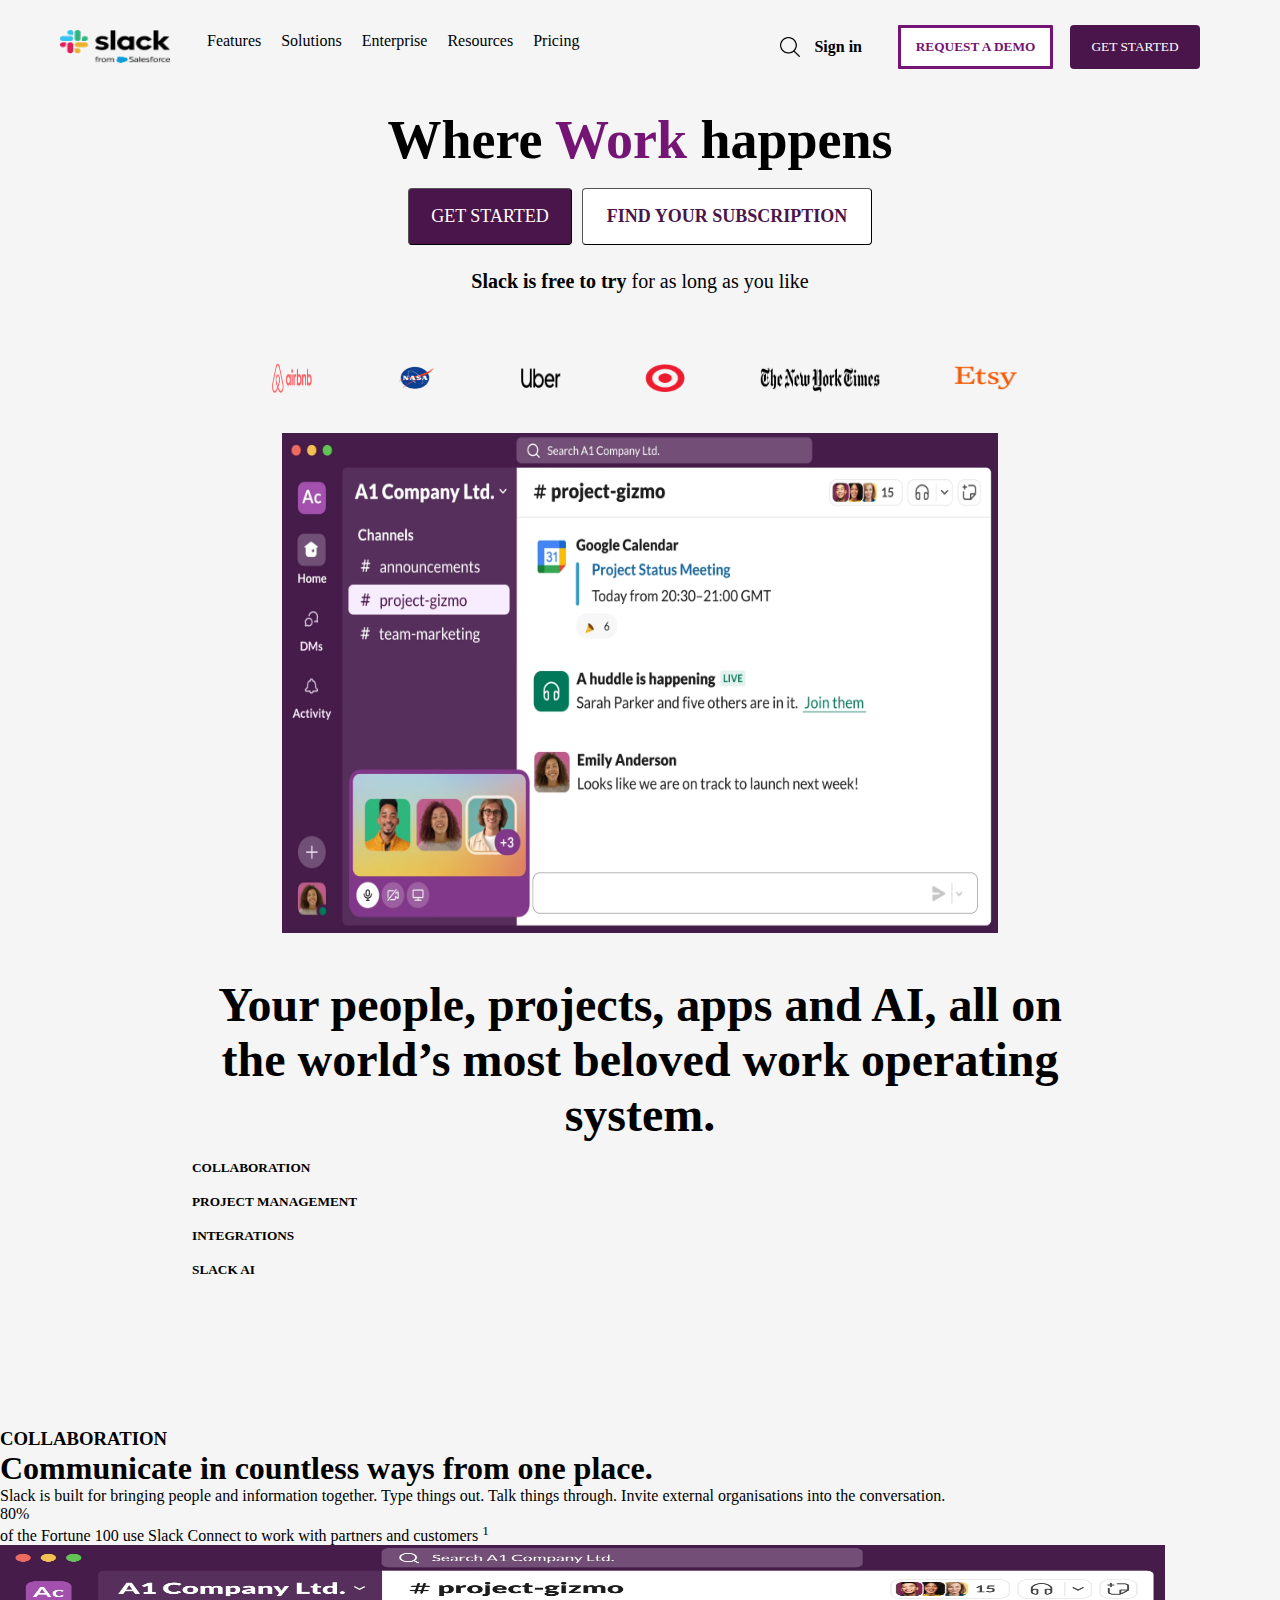
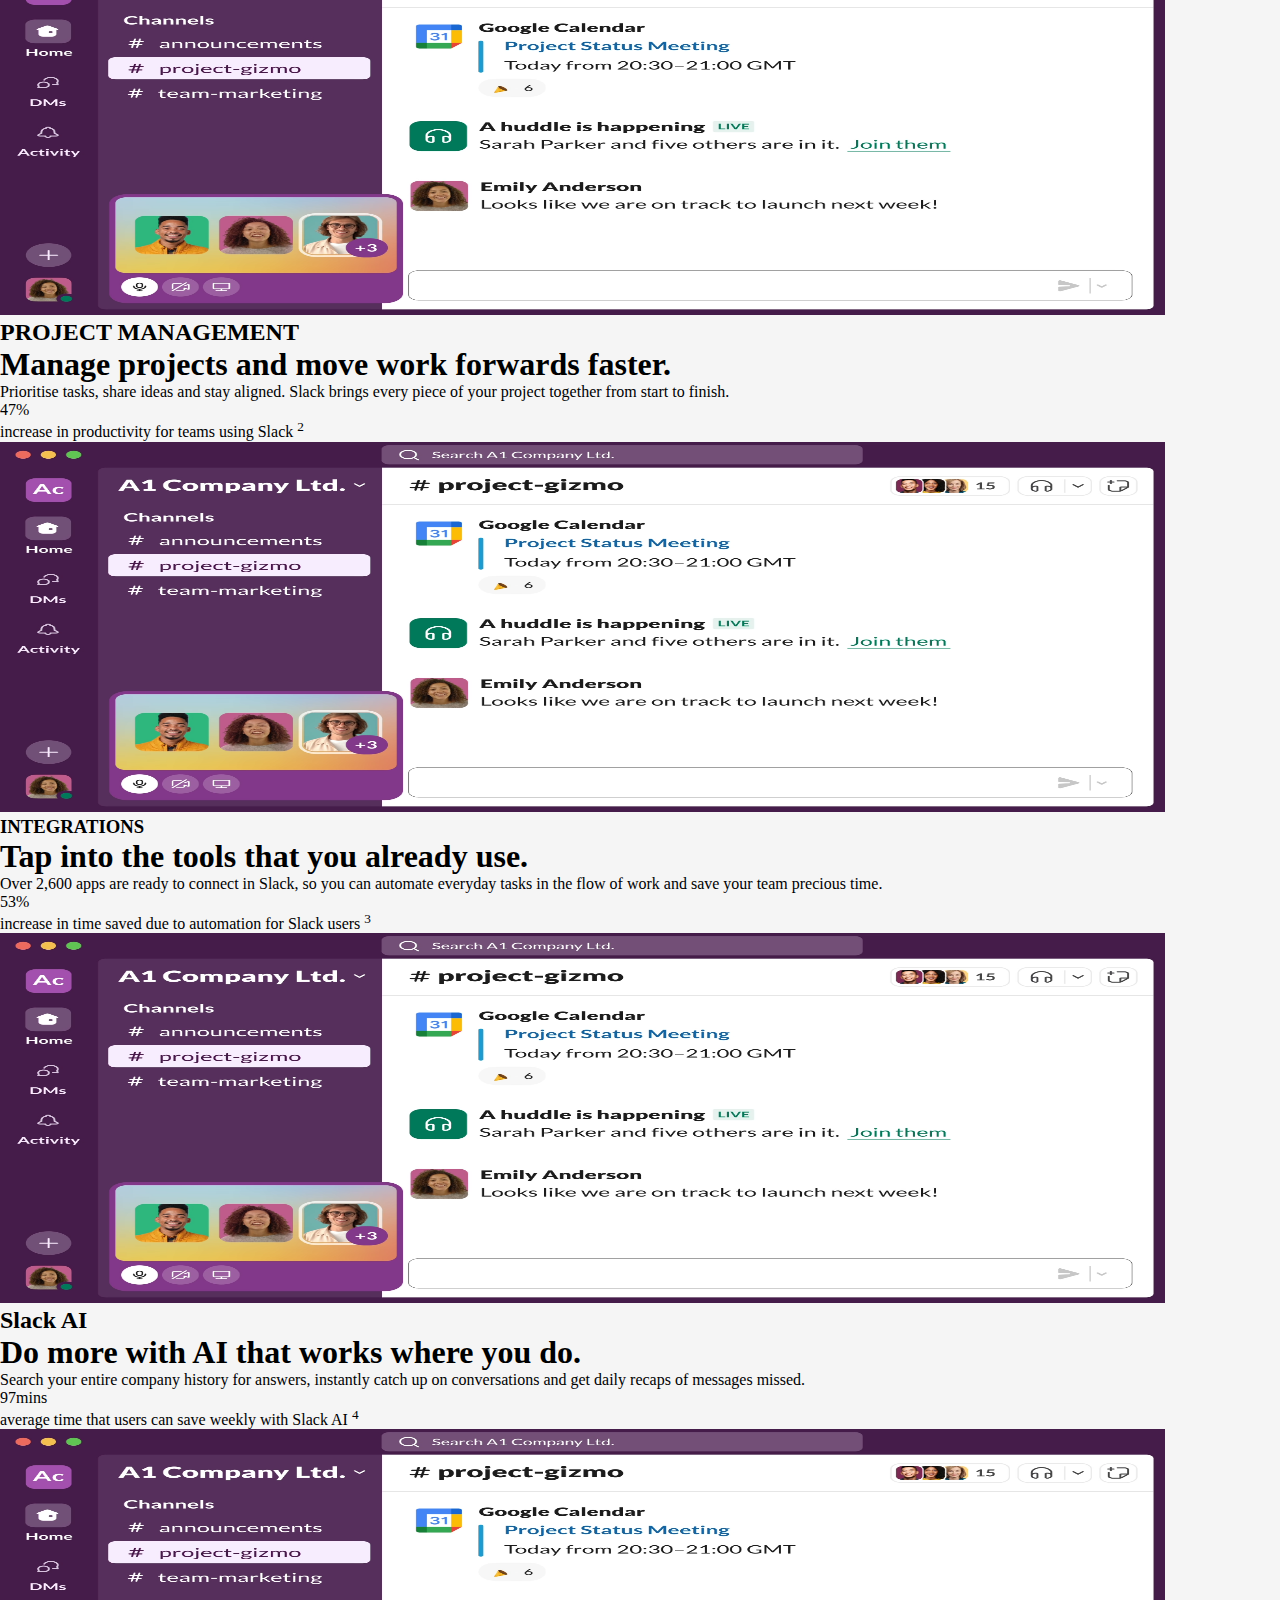
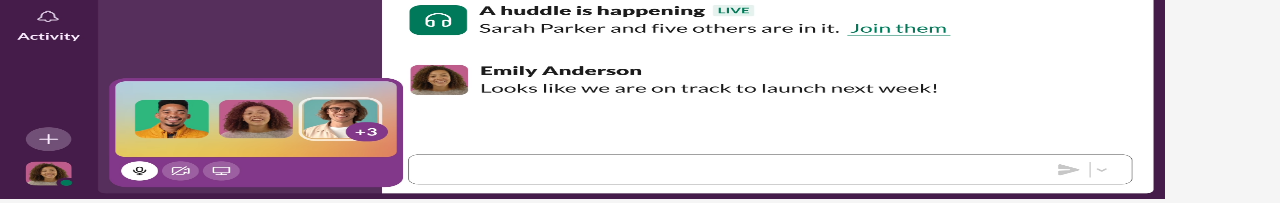
==== html/index.html @ 58db9b2b "part-5 thml coding process" ====
<!DOCTYPE html>
<html lang="en">
<head>
  <meta charset="UTF-8">
  <meta name="viewport" content="width=device-width, initial-scale=1.0">
  <title>slack web</title>
  <link rel="stylesheet" href="../style/index.css">
</head>
<body>
  <header class="myheader">
    <div class="leftnav">
      <img src="../photos/logo.png" alt="" class="logo">
      <ul class="navlink">
        <li class="list">Features</li>
        <li class="list">Solutions</li>
        <li class="list">Enterprise</li>
        <li class="list">Resources</li>
        <li class="list">Pricing</li>
      </ul>
    </div>
    <div class="rightnav">
      <img src="../photos/search.png" alt="" width="30px" height="30px" class="search-logo">
      <a href="#" class="signin">Sign in</a>
      <button class="demoreq" >REQUEST A DEMO</button>
    <button class="btn" >GET STARTED</button>
    <img src="../photos/menu.png" alt="" width="30px" height="30px" class="menu-logo">
    </div>
  </header>

  <main>
    <div class="parajs">
      <h1>Where <span> Work</span> happens</h1>
    </div>
    <div class="btn-cont">
      <button class="get-btn" >GET STARTED</button>
      <button class="find-btn">FIND YOUR SUBSCRIPTION</button> 
    </div>
    <div class="slack-text">
      <p><span>Slack is free to try</span> for as long as  you like</p>
    </div>
    <div class="logo-cont">
        <img src="../photos/airbnbl.png" alt="" class="logo-pic air">
        <img src="../photos/nasa-small.png" alt="" class="logo-pic">
        <img src="../photos/uber-small.png" alt="" class="logo-pic uber">
        <img src="../photos/target-small.png" alt="" class="logo-pic">
        <img src="../photos/nyt-small.png" alt="" class="logo-text logo-text" >
        <img src="../photos/etsyl.png" alt="" class="logo-pic etsyl" >
    </div >
    <div  class="video1">
      <img src="../photos/videoframe_5720.png" />
     </div>
     <div class="para-section1">
      <h1>Your people, projects, apps and AI, all on the world’s most beloved work operating system.</h1>
     </div>
    </div>
    <div class="inspiration">
      <div class="innercoll">
      <img src="../photos/two-hands.png" alt="">
      <h5>COLLABORATION</h5>
      </div>
      <div class="innercoll">
      <img src="../photos/notes.png" alt="">
      <h5>PROJECT MANAGEMENT</h5>
     </div>
      <div class="innercoll">
      <img src="../photos/power.png" alt="">
      <h5>INTEGRATIONS</h5>
     </div>
      <div class="innercoll">
      <img src="../photos/stara.png" alt="">
      <h5>SLACK AI</h5>
      </div>
     </div>
  </main>

  <section  class="section">
    <div class="inner-section">
      <div class="para-section">
        <h3  class="project">COLLABORATION</h3>
        <h1 class="project-topic">Communicate in countless ways from one place.</h1>
         <p class="project-para">Slack is built for bringing people and information together. Type things out. Talk things through. Invite external organisations into the conversation.</p>
         <div class="per-container">
          <p class="percent">80%</p>
          <p class="per-word">of the Fortune 100 use Slack Connect to work with partners and customers <sup>1</sup> </p>
         </div>
        </div>
         <div class="video-section">
          <img src="../photos/videoframe_5720.png" width="91%" height="370px"/>
         </div>
    </div>

    <div class="inner-section">
      <div class="para-section">
      <h2 class="project">PROJECT MANAGEMENT</h2>
      <h1 class="project-topic">Manage projects and move work forwards faster.</h1>
       <p class="project-para">Prioritise tasks, share ideas and stay aligned. Slack brings every piece of your project together from start to finish.</p>
       <div class="per-container">
        <p class="percent">47%</p>
        <p class="per-word">increase in productivity for teams using Slack <sup> 2</sup></p>
       </div>
       </div>
       <div class="video-section">
        <img src="../photos/videoframe_5720.png" width="91%" height="370px"/>
       </div>
    </div>

    <div class="inner-section">
      <div class="para-section">
      <h3  class="project">INTEGRATIONS</h3>
      <h1 class="project-topic">Tap into the tools that you already use.</h1>
       <p class="project-para">Over 2,600 apps are ready to connect in Slack, so you can automate everyday tasks in the flow of work and save your team precious time.</p>
       <div class="per-container">
        <p class="percent">53%</p>
        <p class="per-word"> increase in time saved due to automation for Slack users <sup>3</sup></p>
       </div>
       </div>
       <div class="video-section">
        <img src="../photos/videoframe_5720.png" width="91%" height="370px"/>
       </div>
    </div>

    <div class="inner-section">
      <div class="para-section">
      <h2  class="project">Slack AI</h2>
      <h1 class="project-topic">Do more with AI that works where you do.</h1>
       <p class="project-para">Search your entire company history for answers, instantly catch up on conversations and get daily recaps of messages missed.</p>
       <div class="per-container">
        <p class="percent min">97<span>mins</span></p>
        <p class="per-word minword"> average time that users can save weekly with Slack AI <sup>4</sup></p>
       </div>
       </div>
       <div class="video-section">
        <img src="../photos/videoframe_5720.png" width="91%" height="370px"/>
       </div>
    </div>

</body>
</html>
---- style/index.css ----
*{
  padding: 0px;
  margin: 0px;
  font-family: "Roboto", serif;
  background-color: rgb(245, 245, 245);

}

.myheader{
  height: 80px;
  display: flex;
  flex: 1;
  align-items: center;
  justify-content:space-between;
  padding: 7px 60px;
  position: unset;
}
.rightnav{
  display: flex;
  justify-content: space-evenly;
  align-items: center;
 margin-right: 20px;

}
.rightnav img{
  padding: 4px;
}
.demoreq{
  color: #741475;
  background-color: white;
  font-weight: bolder;
  height: 44px;
  width: 155px;
  border: solid;
  border-radius: 1px;
  margin-right:10px;
  margin-left:30px;

}
.btn{
  height: 44px;
  width: 130px;
  color: white;
  background-color: #4a154b;
  border: none;
  border-radius: 4px;
  margin-left:  7px;
}
.rightnav a{
  padding-left: 10px;
  padding-right: 6px;
  font-size: 16px;
  font-weight: bold;
  color: black;
  text-decoration: none;
}
.leftnav{
display: flex;
}
.rightnav .search-logo{
  width: 20px;
  height: 20px;
}
.list{
  padding-left: 20px;
  font-size: 16px;
  }
  .menu-logo{
    display: none;
  }
  .navlink{
  margin-left: 15px;
  display: flex;
  list-style: none;
  padding: 2px;
  }
  
  .logo{
    width: 110px;
    height: 34px;
  }
  main{
    width: 70%;
    padding: 0% 15%;
    margin-bottom: 150px;
    justify-content: center;
    align-items: center;
  }
  .parajs{
    padding-top: 15px;
    font-size: 27px;
    text-align: center;
  }
  .parajs span{
    color: #741475;
  }
  .search-logo, .menu-logo{
    height: 18px;
    width: 20px;
  }
  .btn-cont{
    display:flex ;
    justify-content: center;
    flex-direction: row;
    text-align: center;
    margin-bottom: 10px;
    margin-top: 17px;
  }
  .get-btn, .find-btn{
    text-align: center;
    width: 164px;
    margin-bottom: 10px;
    padding: 17px 20px;
    background-color: #4a154b;
    color: white;
    border-width: 1px;
    border-radius: 4px;
    font-size: 18px;
  }
  .find-btn{
    width: 290px;
    margin-left:10px ;
    background-color: white;
    color: #4a154b;
    font-weight: 550;
  }
  .slack-text{
    margin-top: 15px;
    margin-bottom: 30px;
    font-size: 20px;
    text-align: center;
  }
  .slack-text span{
    font-weight: 550;
  }
  .logo-cont{
  width: 100%;
  display: flex;
  align-items: center;
  justify-content: space-evenly;
  flex-direction: row;
  flex: 1;
  flex-wrap:wrap;
  margin: 30px 5px;
  margin-top: 60px;
  }
  .logo-pic{
    width:40px;
     height: 28px;
     margin: 2px;
     padding: 8px;
  }
  .logo-cont .air{
    width: 40px;
    height: 30px;
  }
  .logo-cont .uber{
    height:20px;
  }
  .logo-cont .etsyl{
    width: 64px;
    height: 24px;
  }
  
  .logo-cont .logo-text{
    height: 30px;
    width: 120px;
  }
  .video1 img{
    width: 80%;
    margin: 0% 10%;
    height: 500px;
  }
  .para-section1{
    margin-top: 40px;
    text-align: center;
    font-size: 24px;
  }
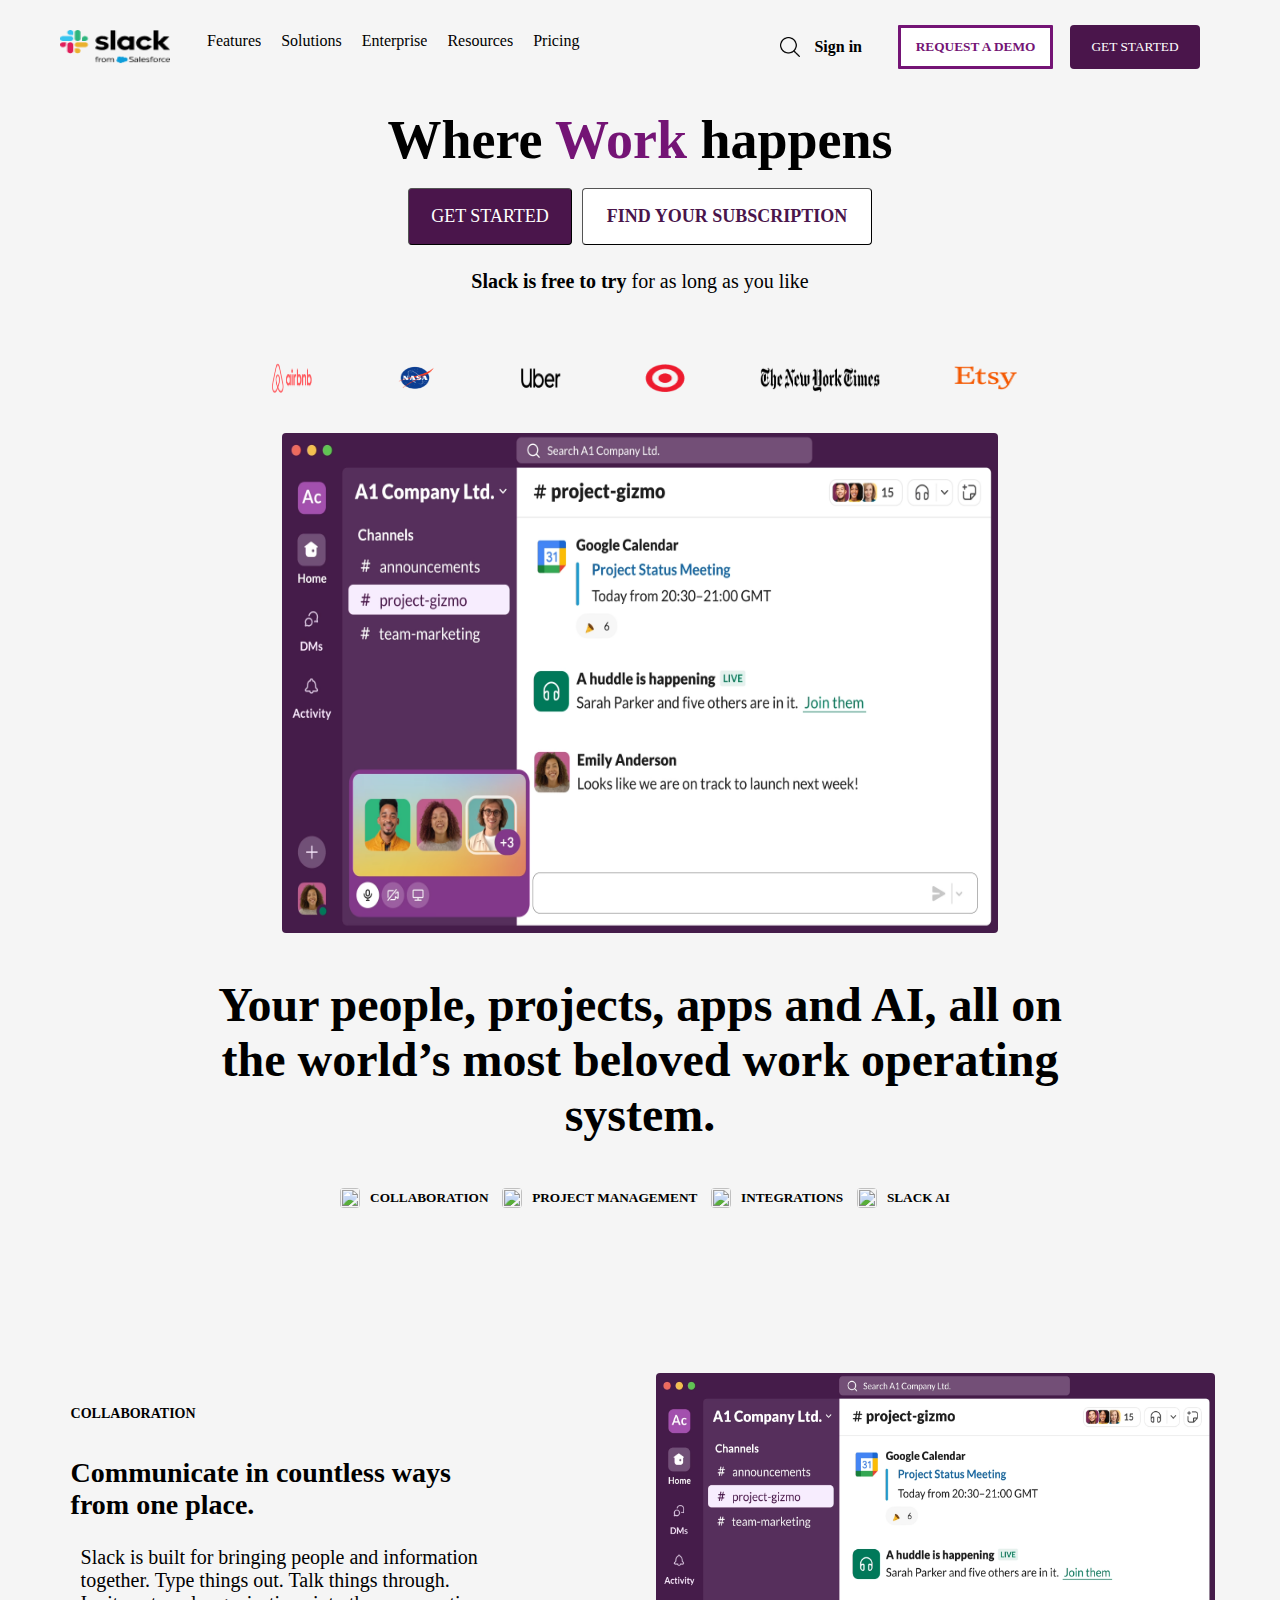
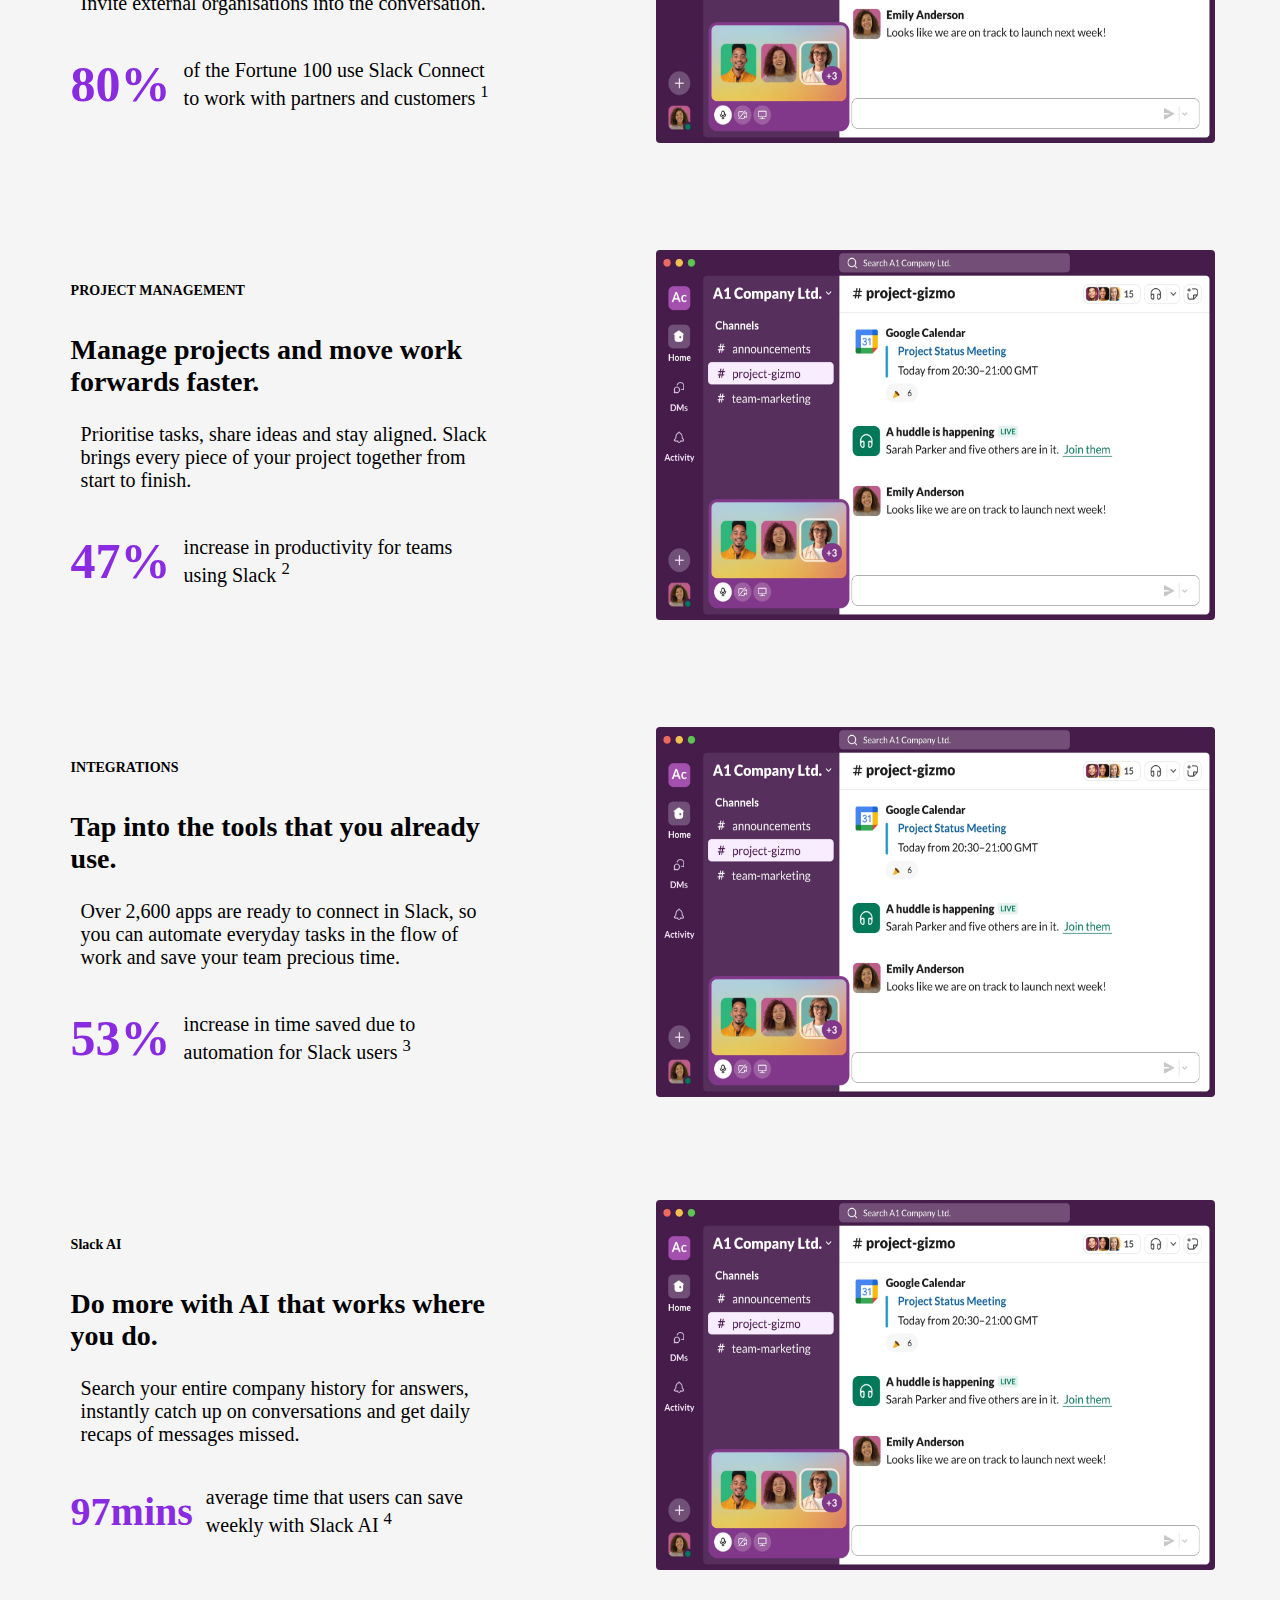
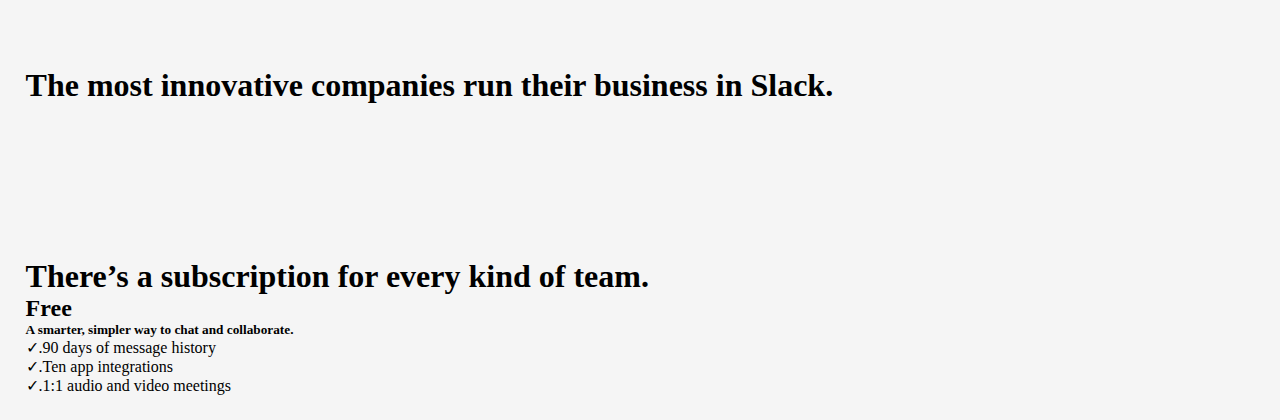
==== commit fd41c471: "after socail problem i start slack coding" ====
--- a/html/index.html
+++ b/html/index.html
@@ -134,5 +134,26 @@
        </div>
     </div>
 
+    <div class="innovative">
+      <h1 class="innovative-para">
+        The most innovative companies run their business in Slack.
+      </h1>
+      <div class="innovative-videos">
+        <video src="" class="innovative-video"></video>
+        <video src="" class="innovative-video innov-video-middle"></video>
+        <video src="" class="innovative-video"></video>
+      </div>
+    </div>
+
+    <h1 clasS="subscription">There’s a subscription for every kind of team.</h1>
+    <div class="box-container">
+       <div class="box-1 box">
+         <h2>Free</h2>
+         <h5>A smarter, simpler way to chat and collaborate.</h5>
+         <p><span>&#x2713;.</span>90 days of message history</p>
+         <p><span>&#x2713;.</span>Ten app integrations</p>
+         <p><span>&#x2713;.</span>1:1 audio and video meetings</p>
+       </div>
+
 </body>
 </html>--- a/style/index.css
+++ b/style/index.css
@@ -175,4 +175,81 @@
     margin-top: 40px;
     text-align: center;
     font-size: 24px;
-  }+  }
+  .inspiration{
+    width: 70%;
+    margin: 0% 15%;
+    margin-top: 30px;
+    display: flex;
+    justify-content: space-evenly;
+  }
+  .section{
+    margin:2%;
+    width: 96%;
+  }
+  .innercoll{
+    display: flex;
+    align-items: center;
+    padding-top: 8px;
+  }
+  .innercoll img{
+  margin: 8px 10px;
+  width: 20px;
+  height: 20px;
+  }
+  .inner-section{
+    display: flex;
+    align-items: center;
+    margin-top: 90px;
+    margin-bottom: 90px;
+    }
+    .para-section{
+      width: 35%;
+      align-items: center;
+      padding-left: 45px;
+    }
+    .video-section{
+      width: 50%;
+      text-align: right;
+      margin-left: 100px;
+    }
+    .video-section, img{
+      border-radius: 4px;
+    }
+    .project{
+      font-size: 14px;
+      padding-top: 40px;
+      padding-bottom: 20PX;
+      
+    }
+    .project-topic{
+    font-size: 28px;
+    padding: 15px 0px;
+    }
+    .project-para{
+    font-size: 20px;
+    padding: 10px;
+    }
+    .per-container{
+      display: flex;
+      align-items: center;
+      margin-top: 30px;
+      margin-bottom: 40px;
+    }
+    .percent{
+    font-size: 50px;
+    color: blueviolet;
+    font-weight: 600;
+    padding-right: 10px;
+    }
+    .per-word{
+      font-size: 20px;
+      padding-left:3px ;
+    }
+    .min{
+      font-size: 40px;
+    }
+    .minword{
+      padding-left: 0px;
+      margin-left: 3px;
+    }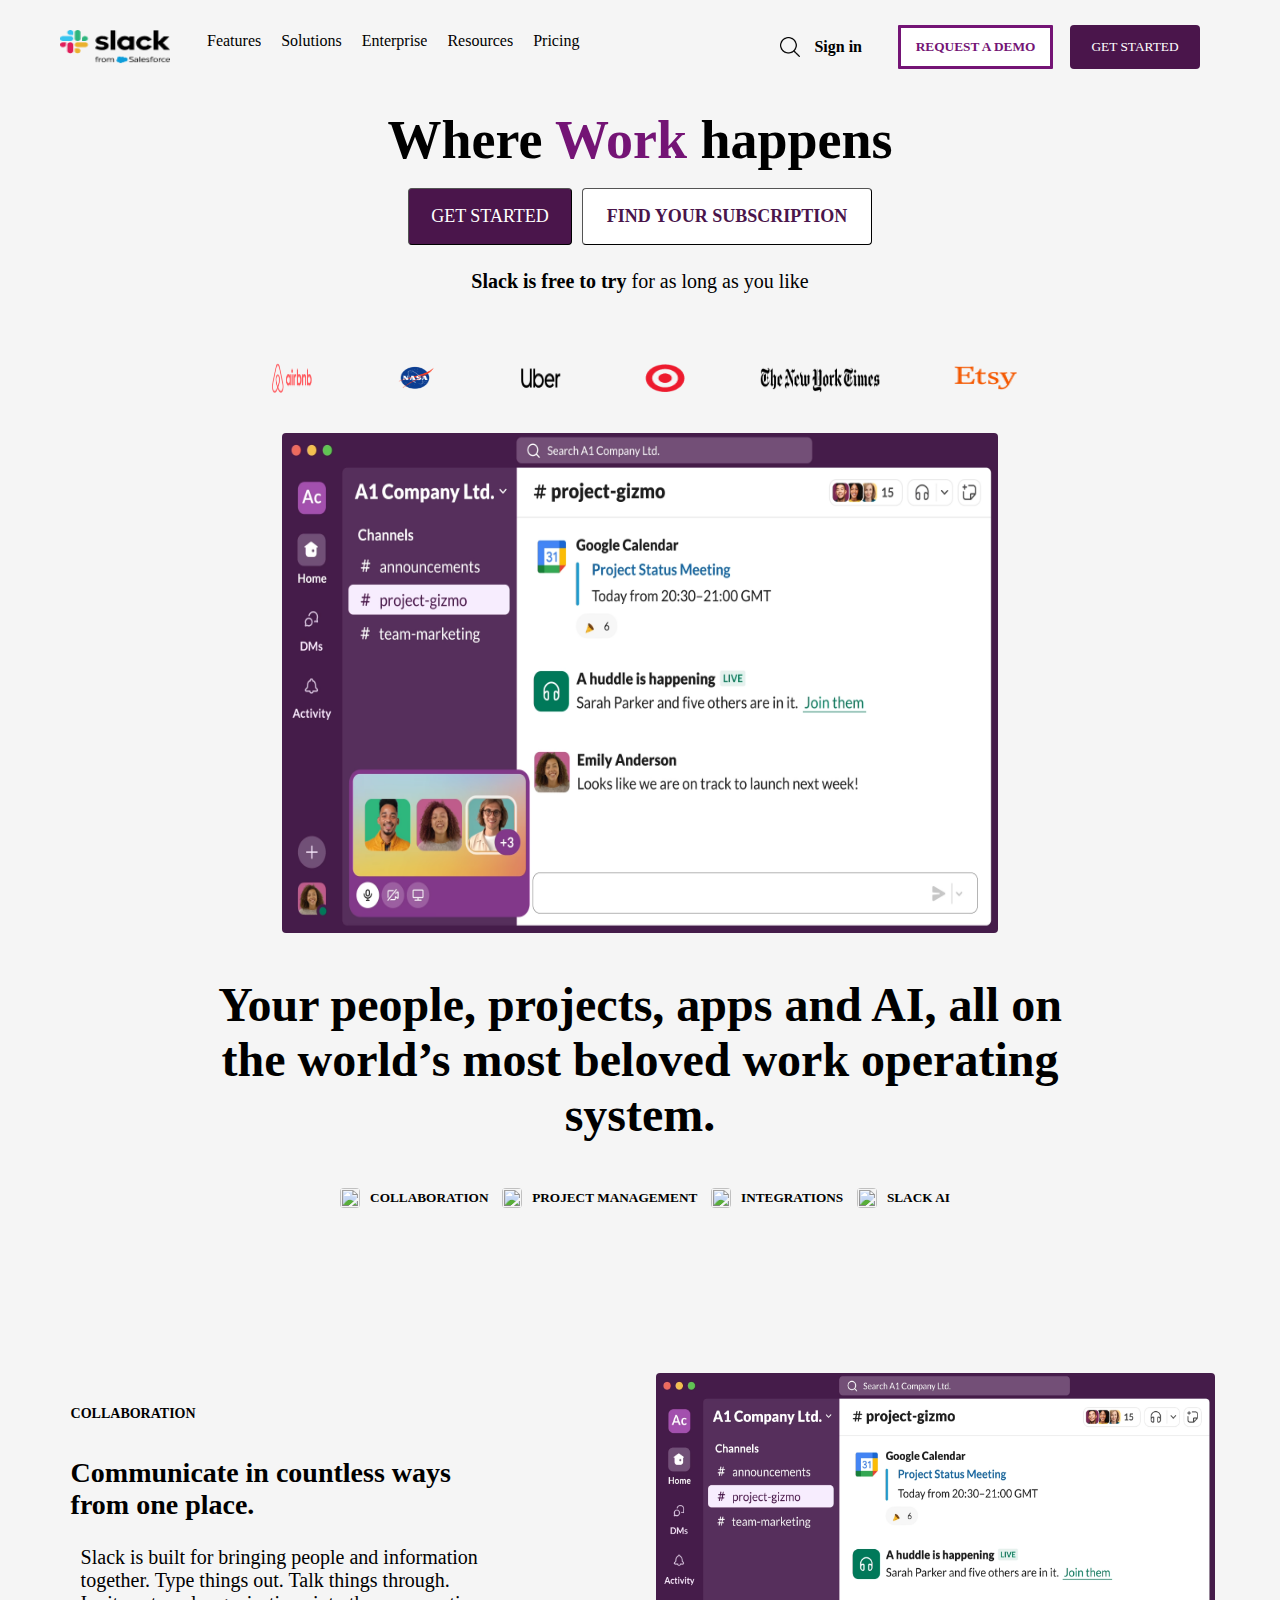
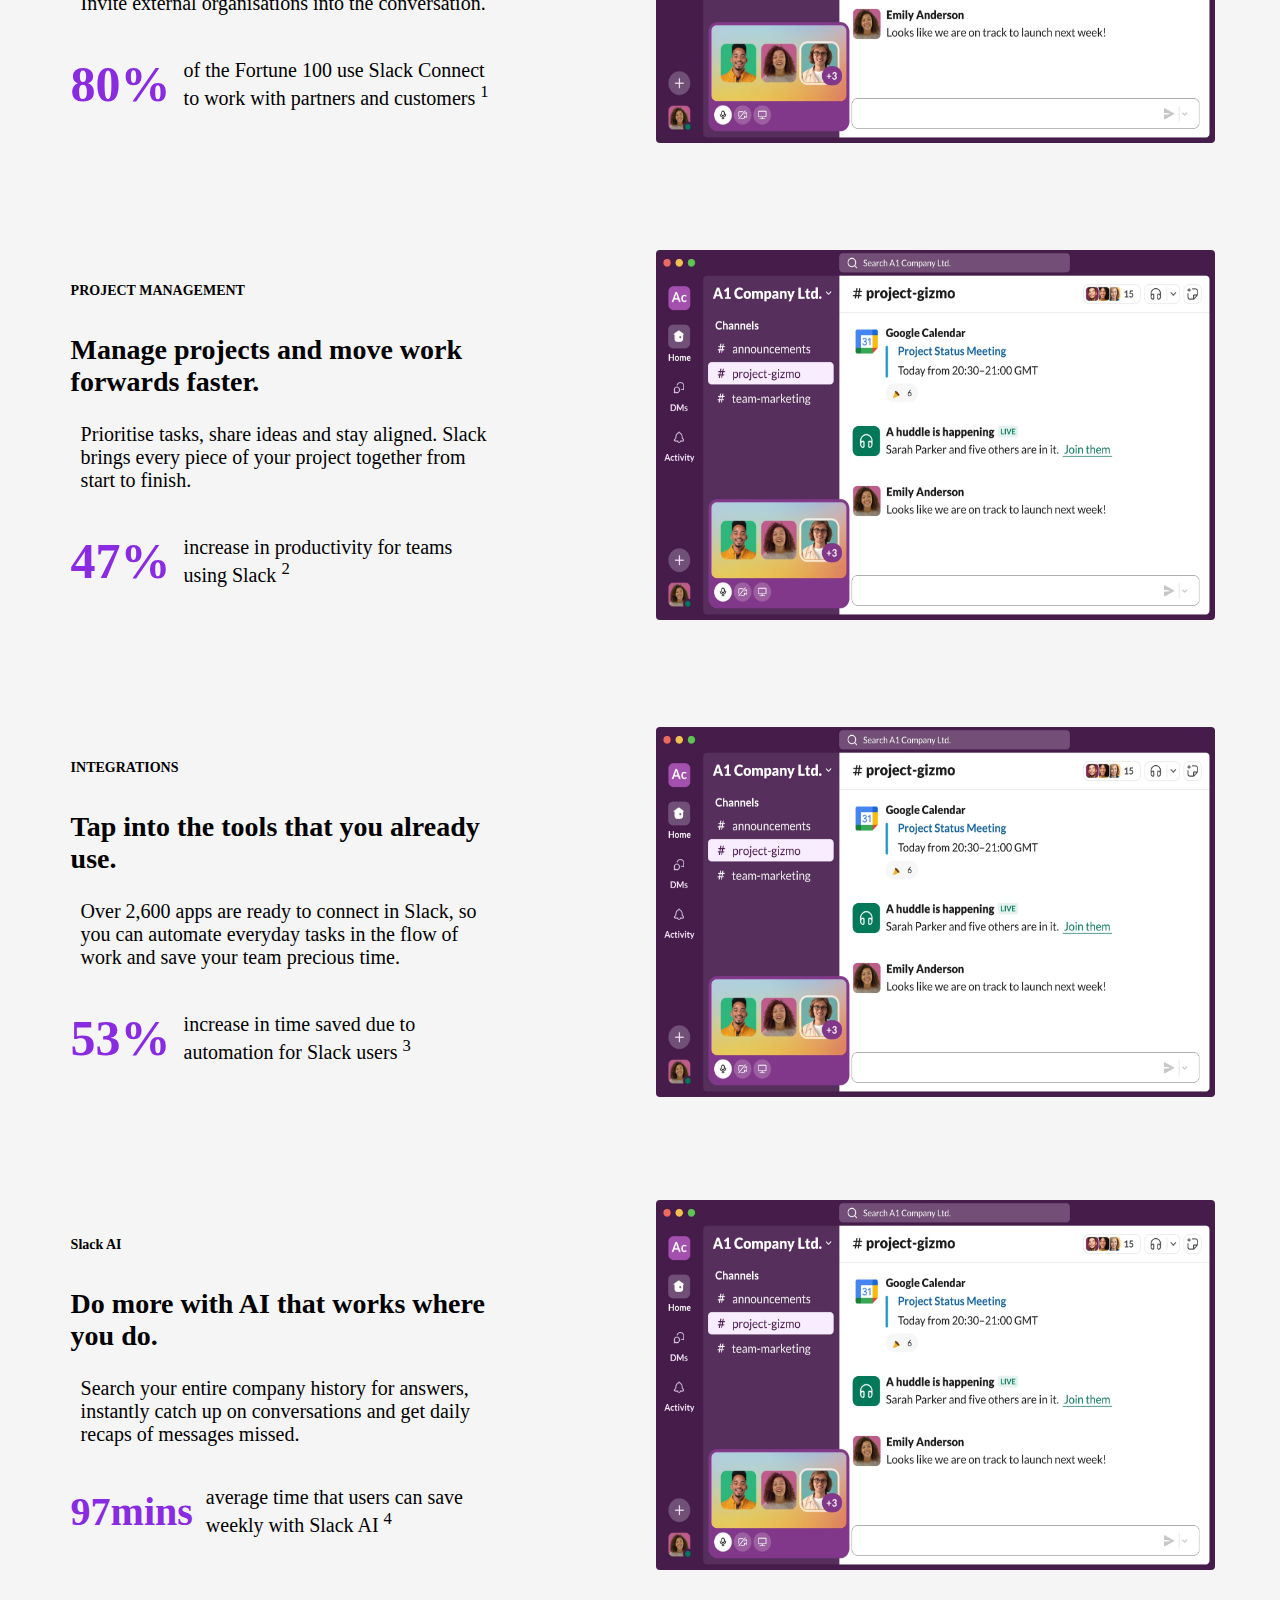
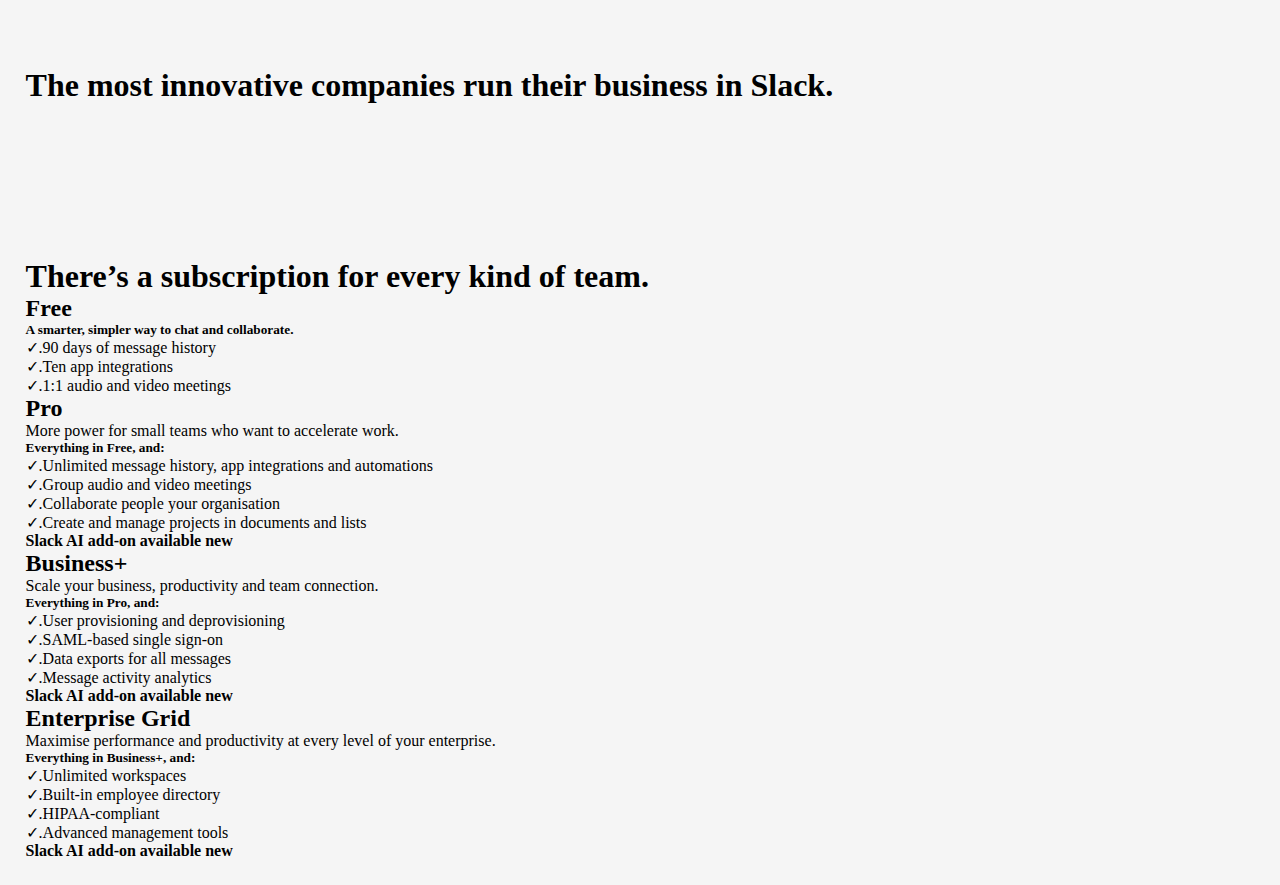
==== commit 9ffa0729: "This box part of slack" ====
--- a/html/index.html
+++ b/html/index.html
@@ -154,6 +154,37 @@
          <p><span>&#x2713;.</span>Ten app integrations</p>
          <p><span>&#x2713;.</span>1:1 audio and video meetings</p>
        </div>
+       <div class="box-2 box">
+        <h2>Pro</h2>
+        <p>More power for small teams who want to accelerate work.</p>
+        <h5>Everything in Free, and:</h5>
+        <p><span>&#x2713;.</span>Unlimited message history, app integrations and automations</p>
+        <p><span>&#x2713;.</span>Group audio and video meetings</p>
+        <p><span>&#x2713;.</span>Collaborate people your organisation</p>
+        <p><span>&#x2713;.</span>Create and manage projects in documents and lists</p>
+        <h4><span><img src="../photos/stara.png" alt=""></span>Slack AI add-on available <span>new</span></h4>
+      </div>
+      <div class="box-3 box">
+        <h2>Business+</h2>
+        <p>Scale your business, productivity and team connection.</p>
+        <h5>Everything in Pro, and:</h5>
+        <p><span>&#x2713;.</span>User provisioning and deprovisioning</p>
+        <p><span>&#x2713;.</span>SAML-based single sign-on</p>
+        <p><span>&#x2713;.</span>Data exports for all messages</p>
+        <p><span>&#x2713;.</span>Message activity analytics</p>
+        <h4><span><img src="../photos/stara.png" alt=""></span>Slack AI add-on available <span>new</span></h4>
+      </div>
+      <div class="box-4 box">
+        <h2>Enterprise Grid</h2>
+        <p>Maximise performance and productivity at every level of your enterprise.</p>
+        <h5>Everything in Business+, and:</h5>
+        <p><span>&#x2713;.</span>Unlimited workspaces</p>
+        <p><span>&#x2713;.</span>Built-in employee directory</p>
+        <p><span>&#x2713;.</span>HIPAA-compliant</p>
+        <p><span>&#x2713;.</span>Advanced management tools</p>
+        <h4><span><img src="../photos/stara.png" alt=""></span>Slack AI add-on available <span>new</span></h4>
+      </div>
+   </div>
 
 </body>
 </html>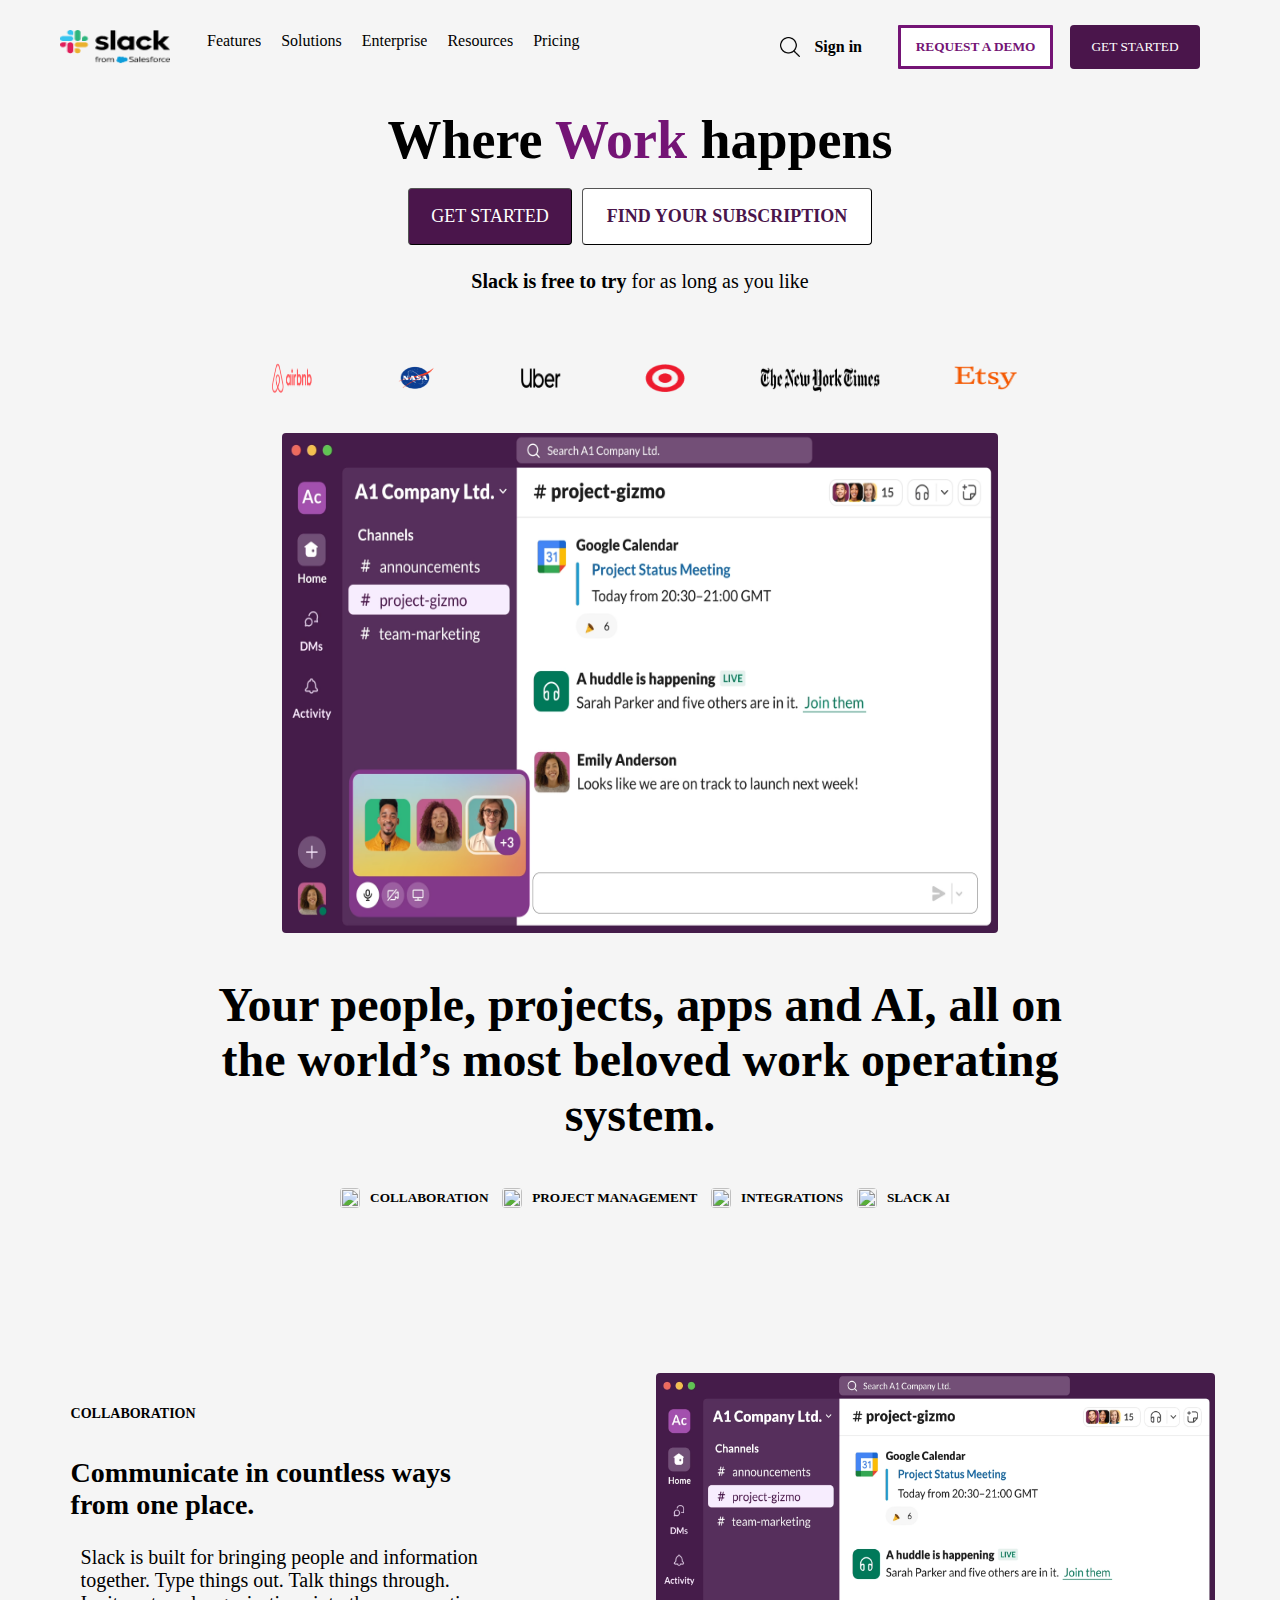
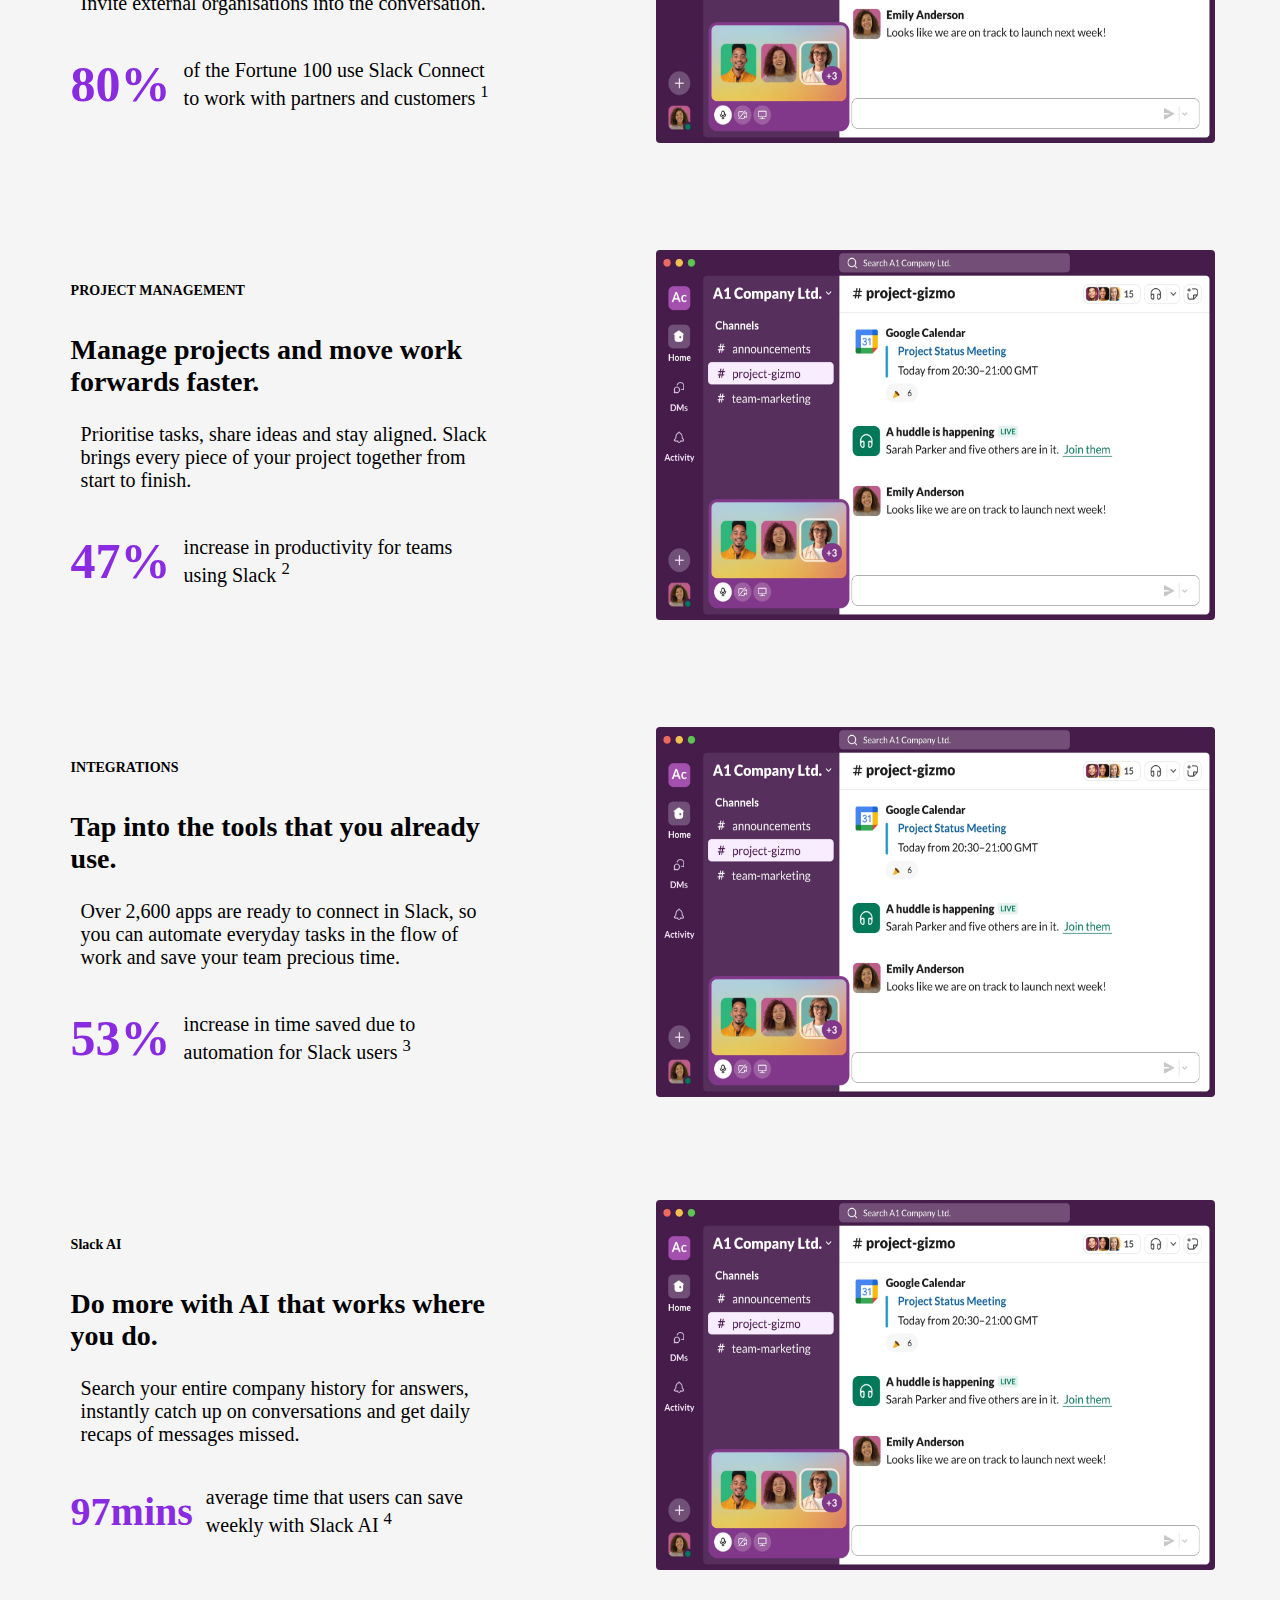
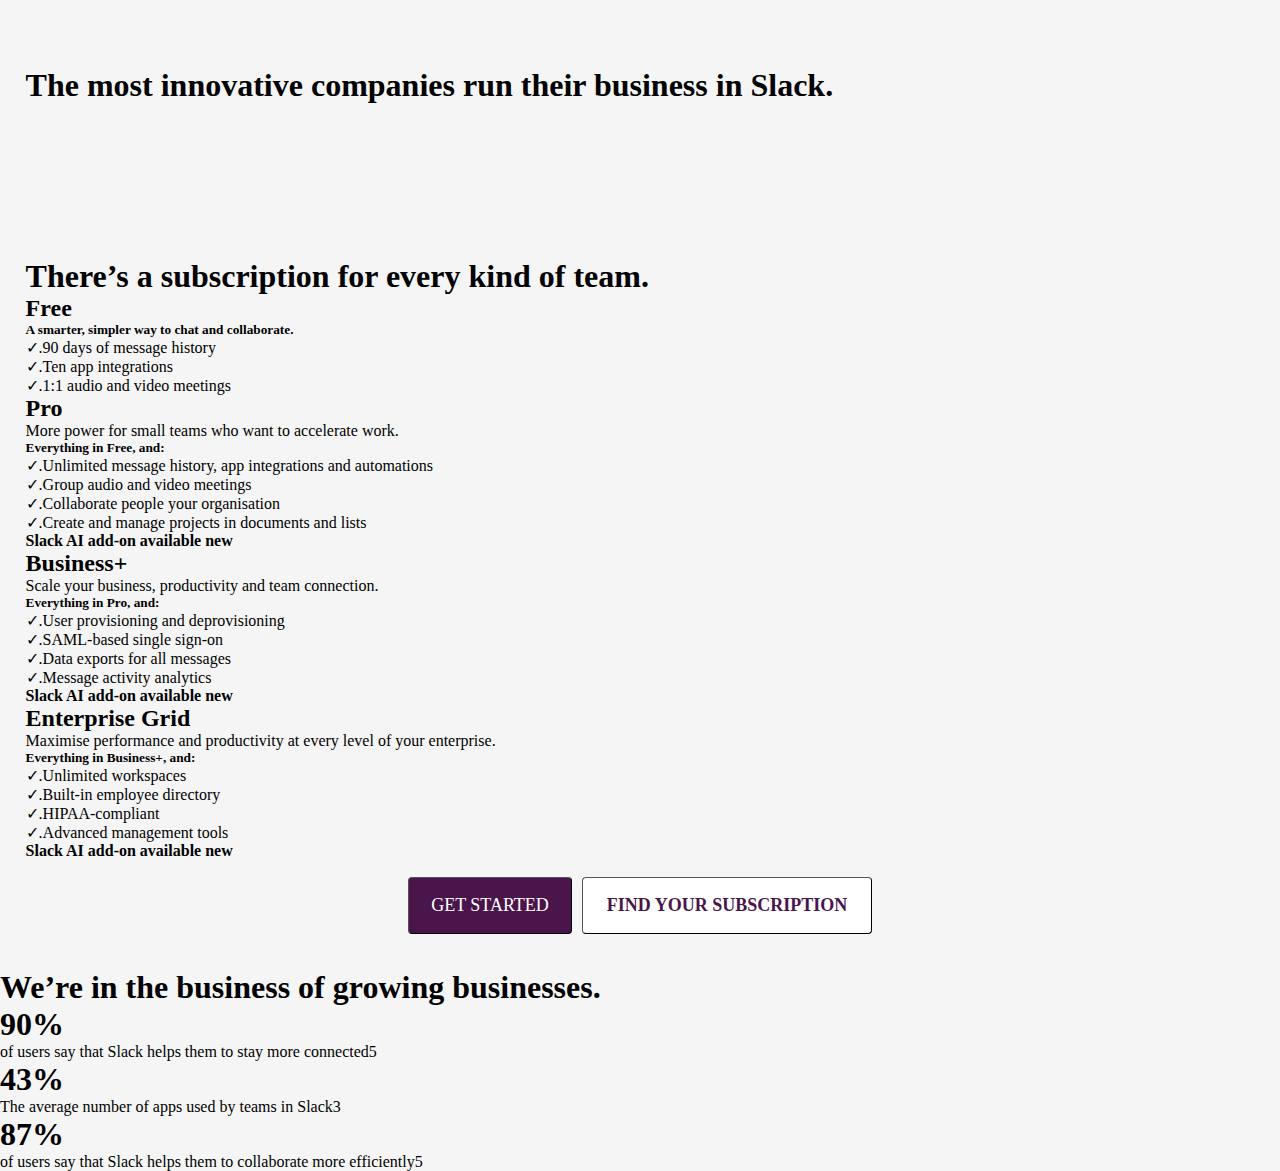
==== commit 1fa507bf: "growing-score slack code" ====
--- a/html/index.html
+++ b/html/index.html
@@ -186,5 +186,29 @@
       </div>
    </div>
 
+   
+  <div class="btn-cont">
+    <button class="get-btn btn2" >GET STARTED</button>
+    <button class="find-btn btn2">FIND YOUR SUBSCRIPTION</button> 
+</div>
+</section>
+<div class="bus-growing">
+  <h1 class="header-grow">We’re in the business of growing businesses.</h1>
+  <div class="growing-score">
+    <div class="score1">
+      <h1>90%</h1>
+      <p>of users say that Slack helps them to stay more connected5</p>
+    </div>
+    <div class="score2">
+      <h1>43%</h1>
+      <p>The average number of apps used by teams in Slack3</p>
+    </div>
+    <div class="score3">
+      <h1>87%</h1>
+      <p>of users say that Slack helps them to collaborate more efficiently5</p>
+    </div>
+  </div>
+</div>
+
 </body>
 </html>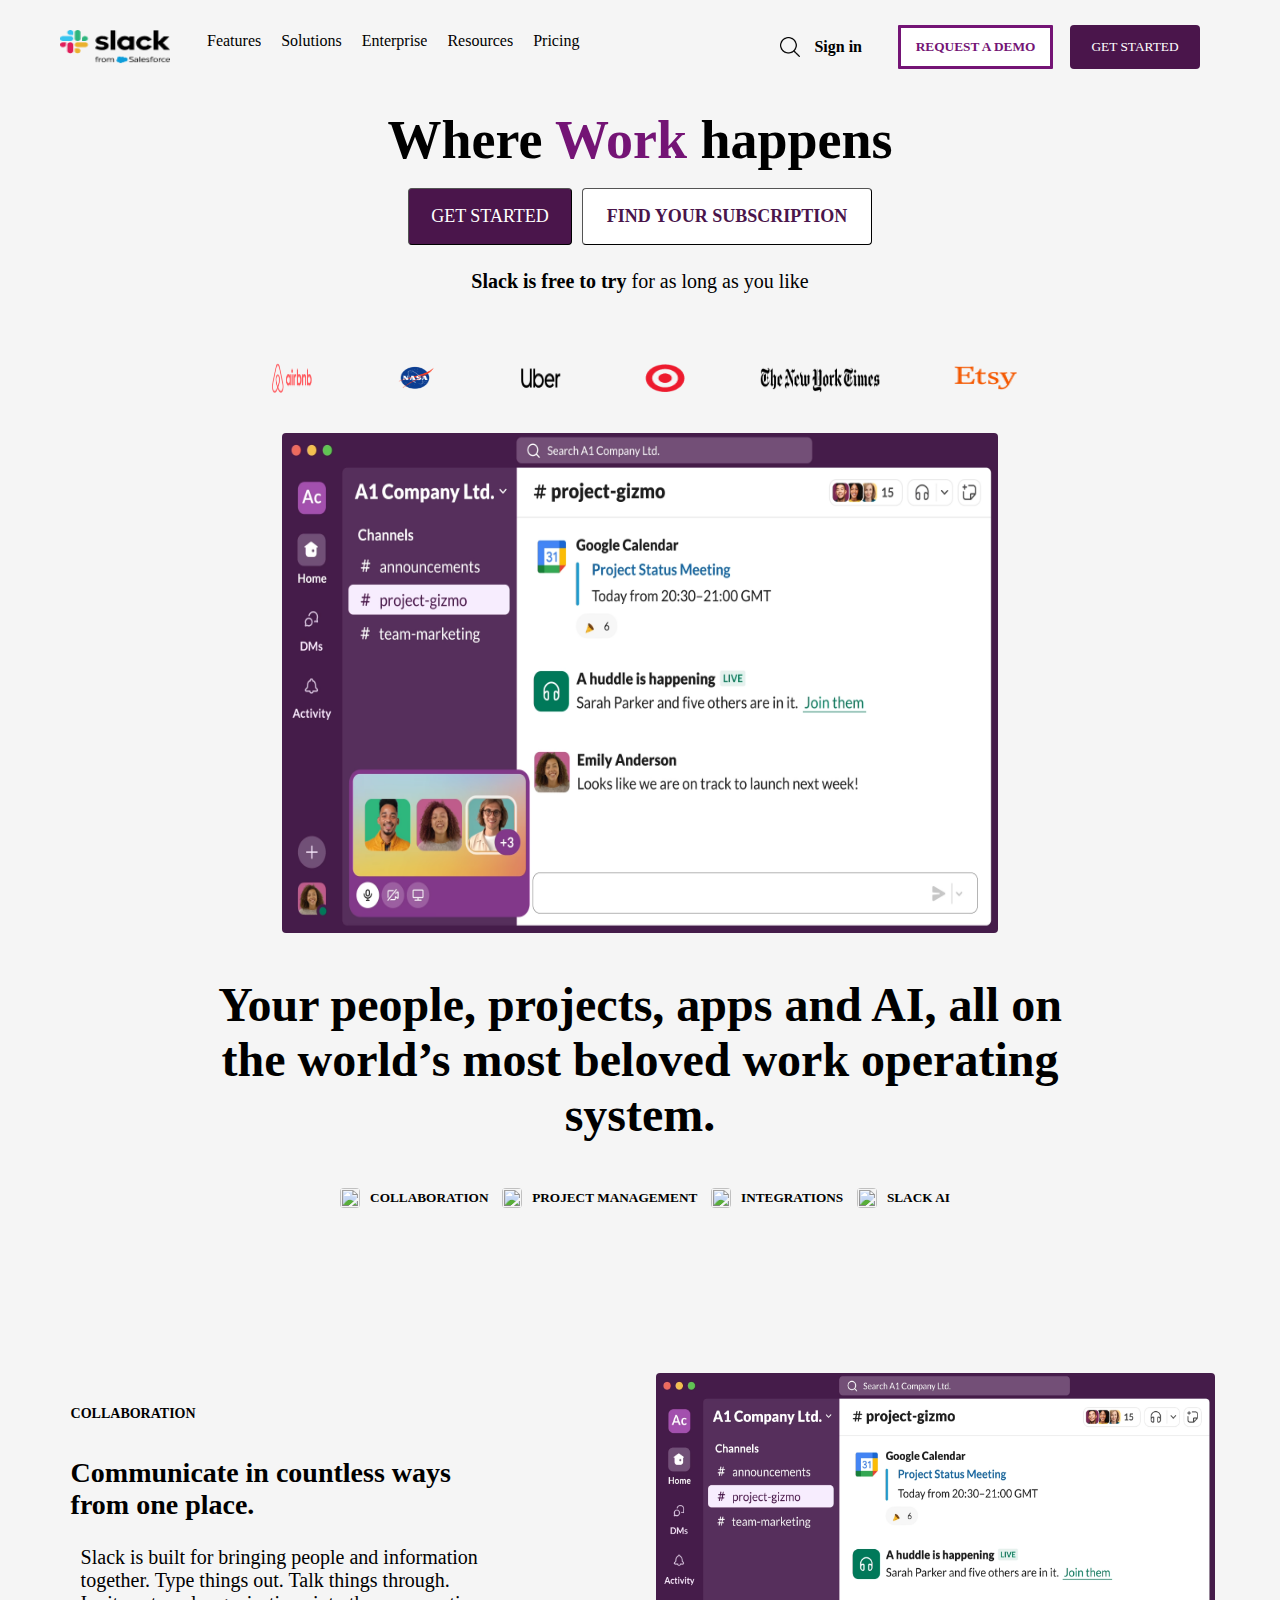
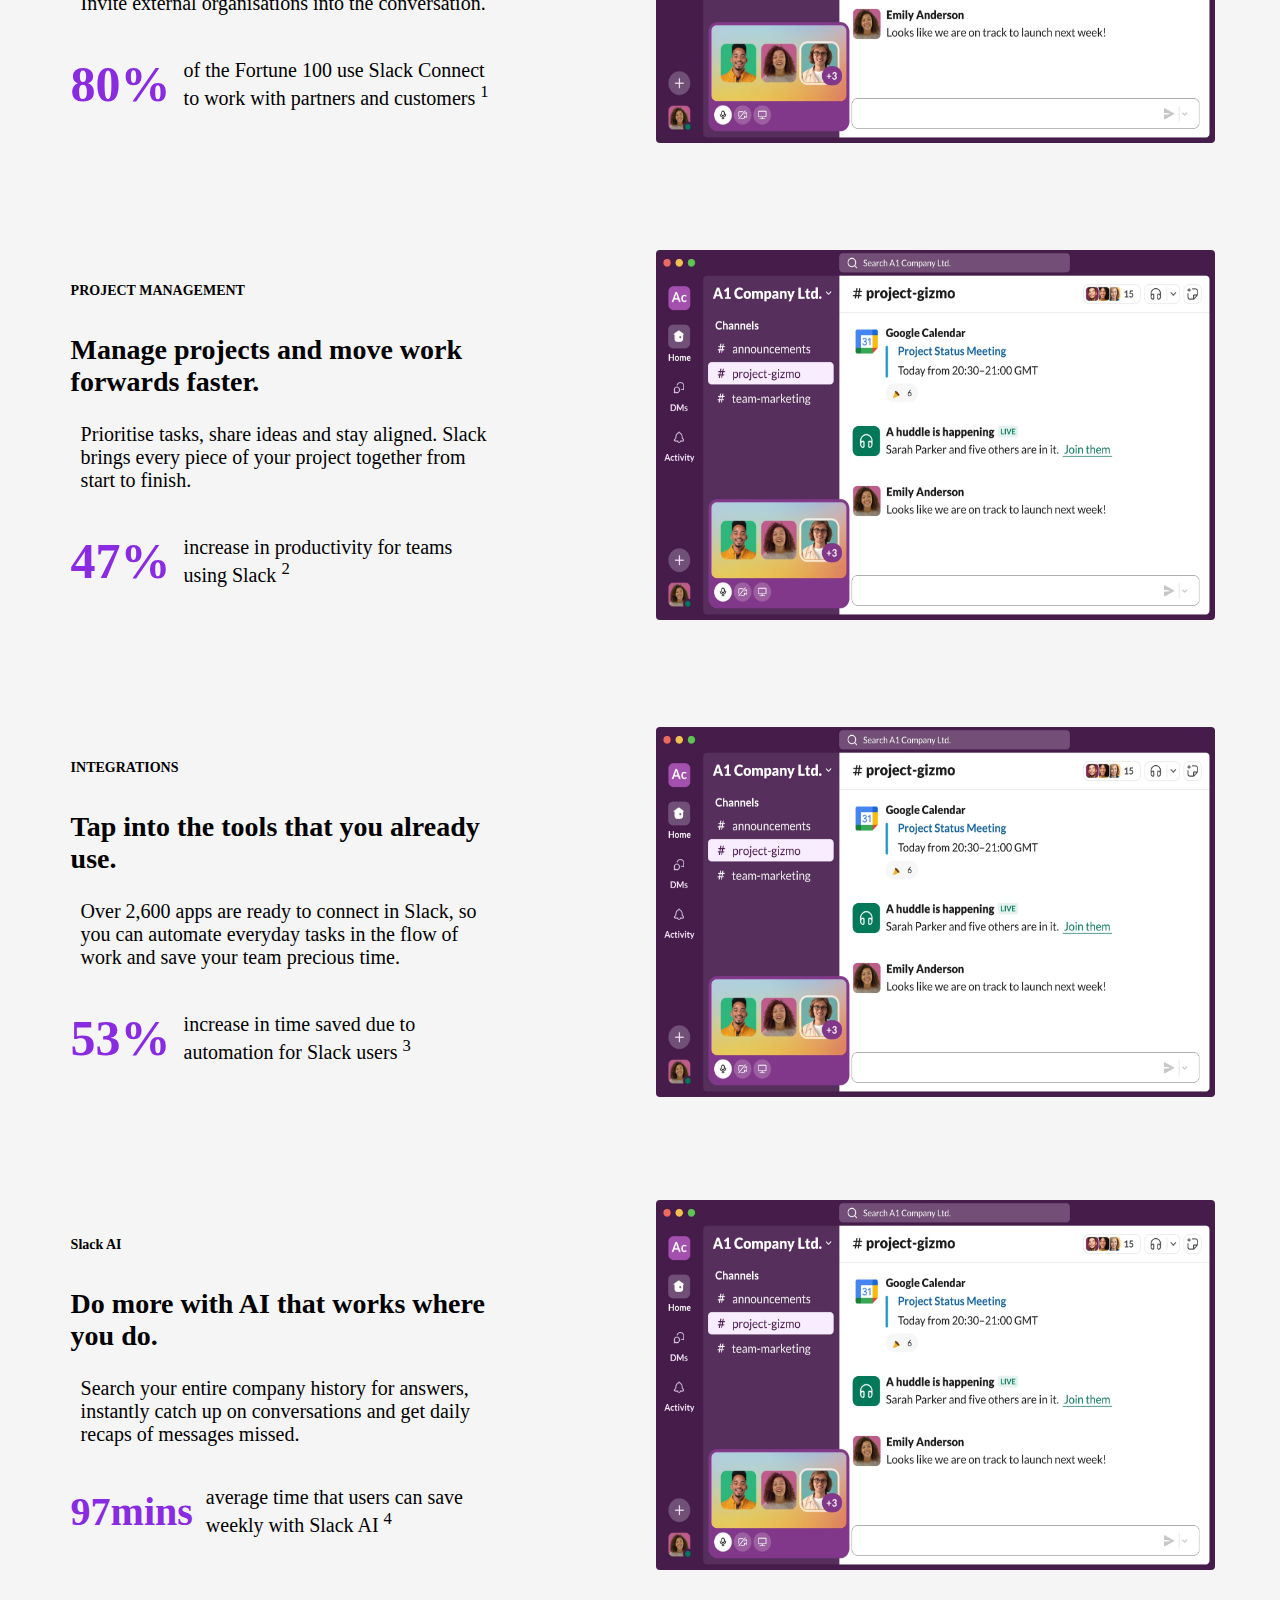
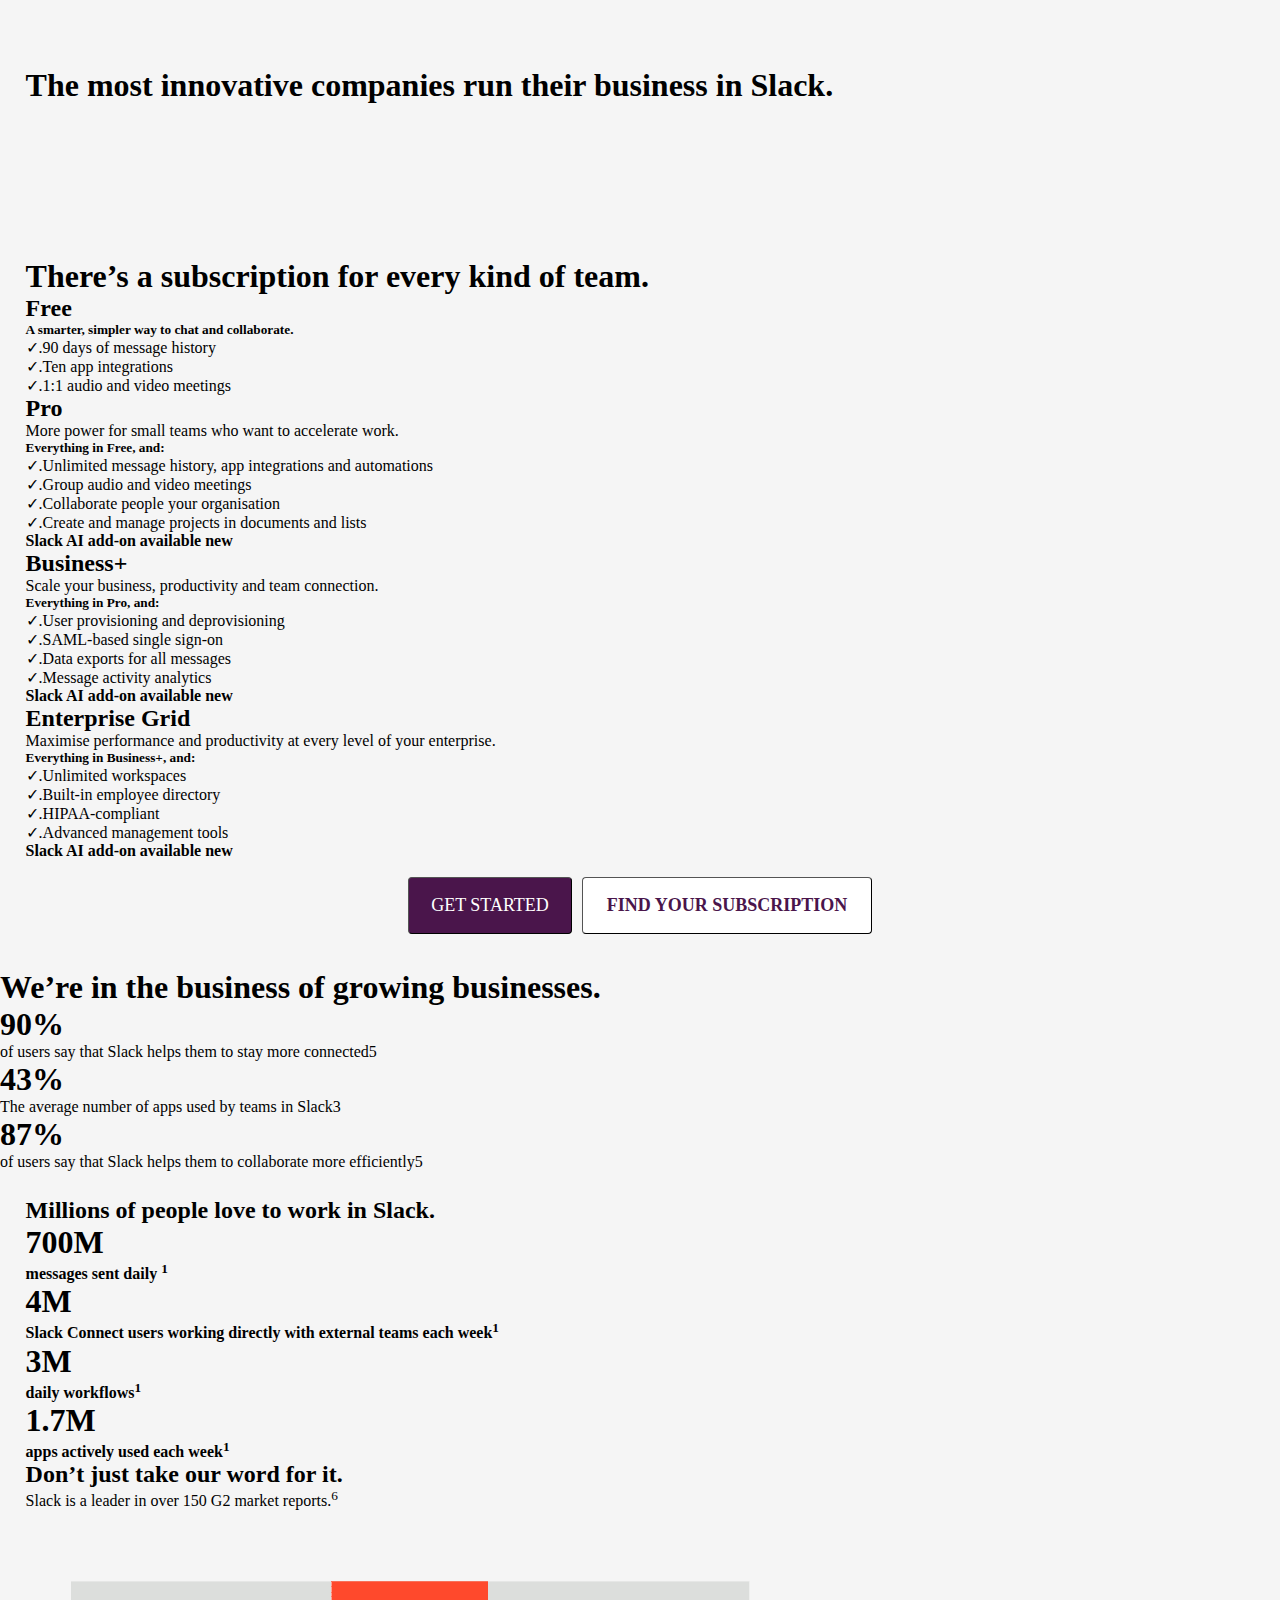
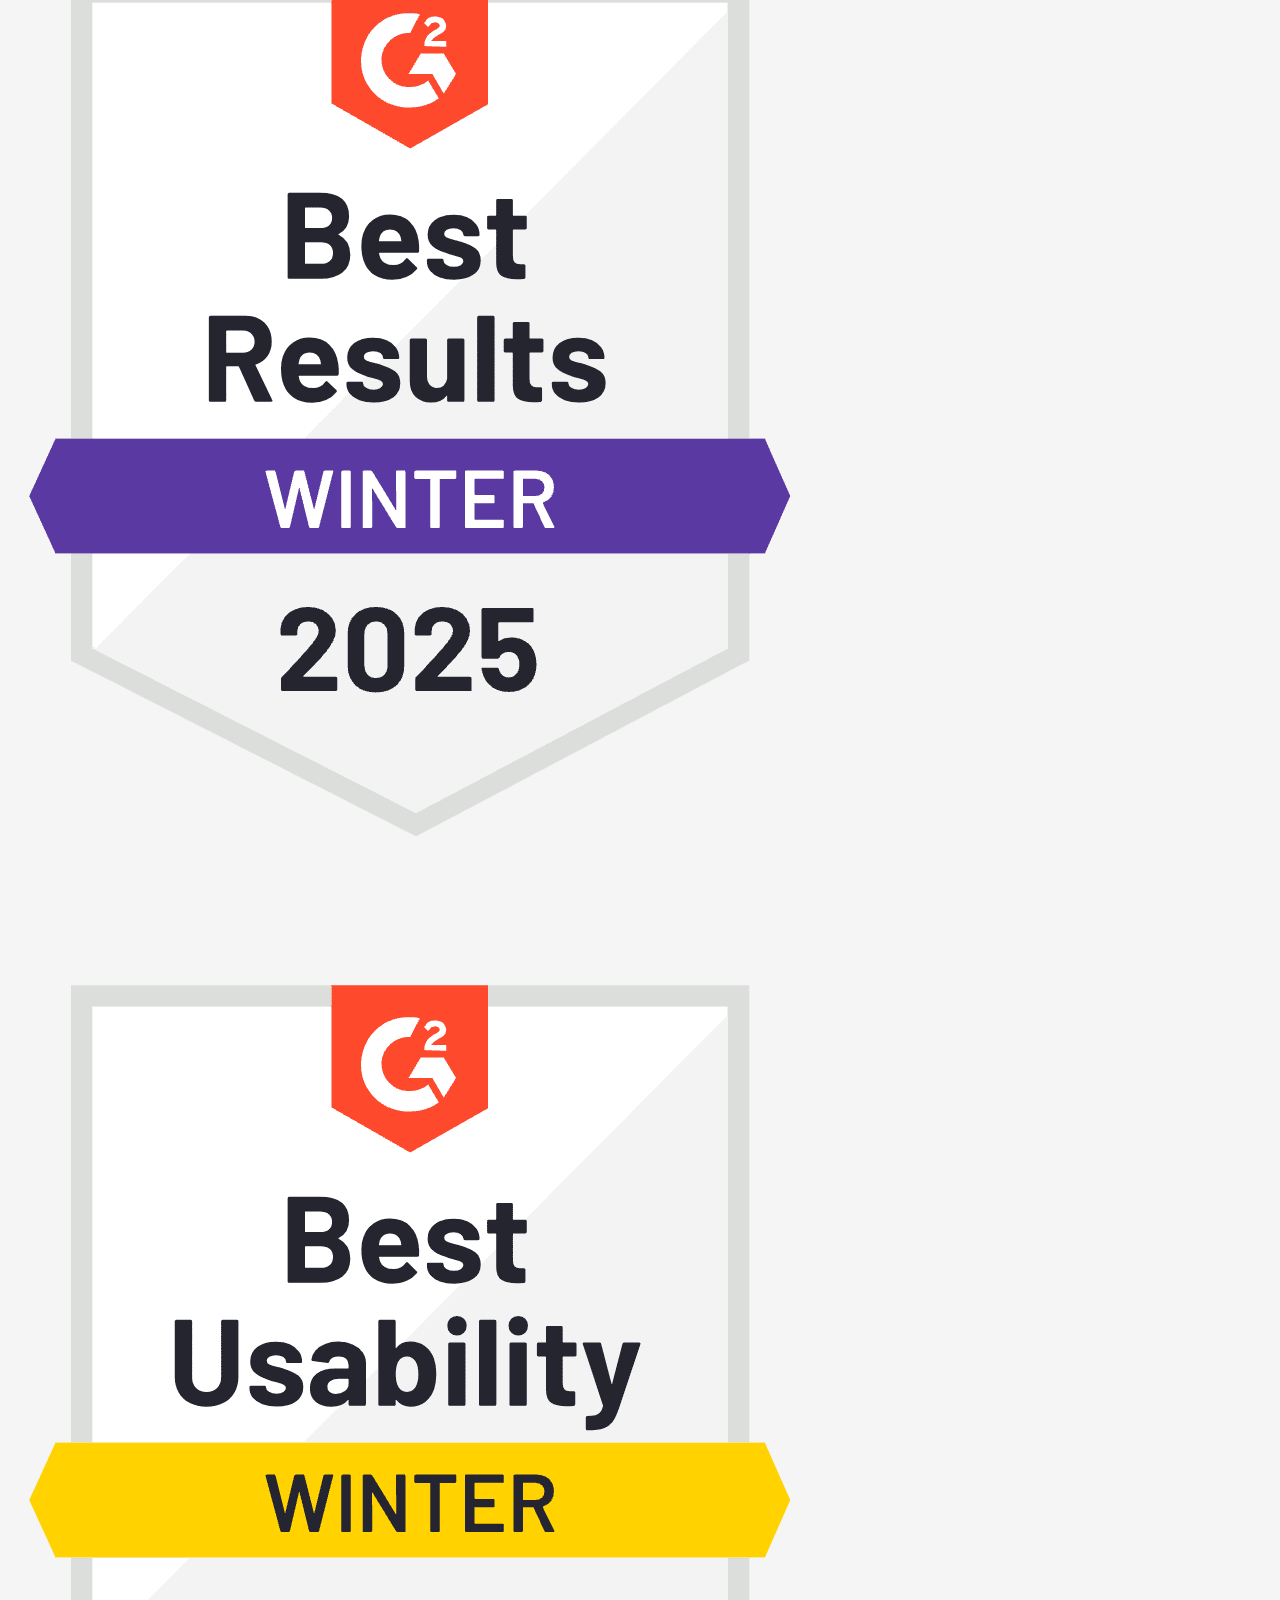
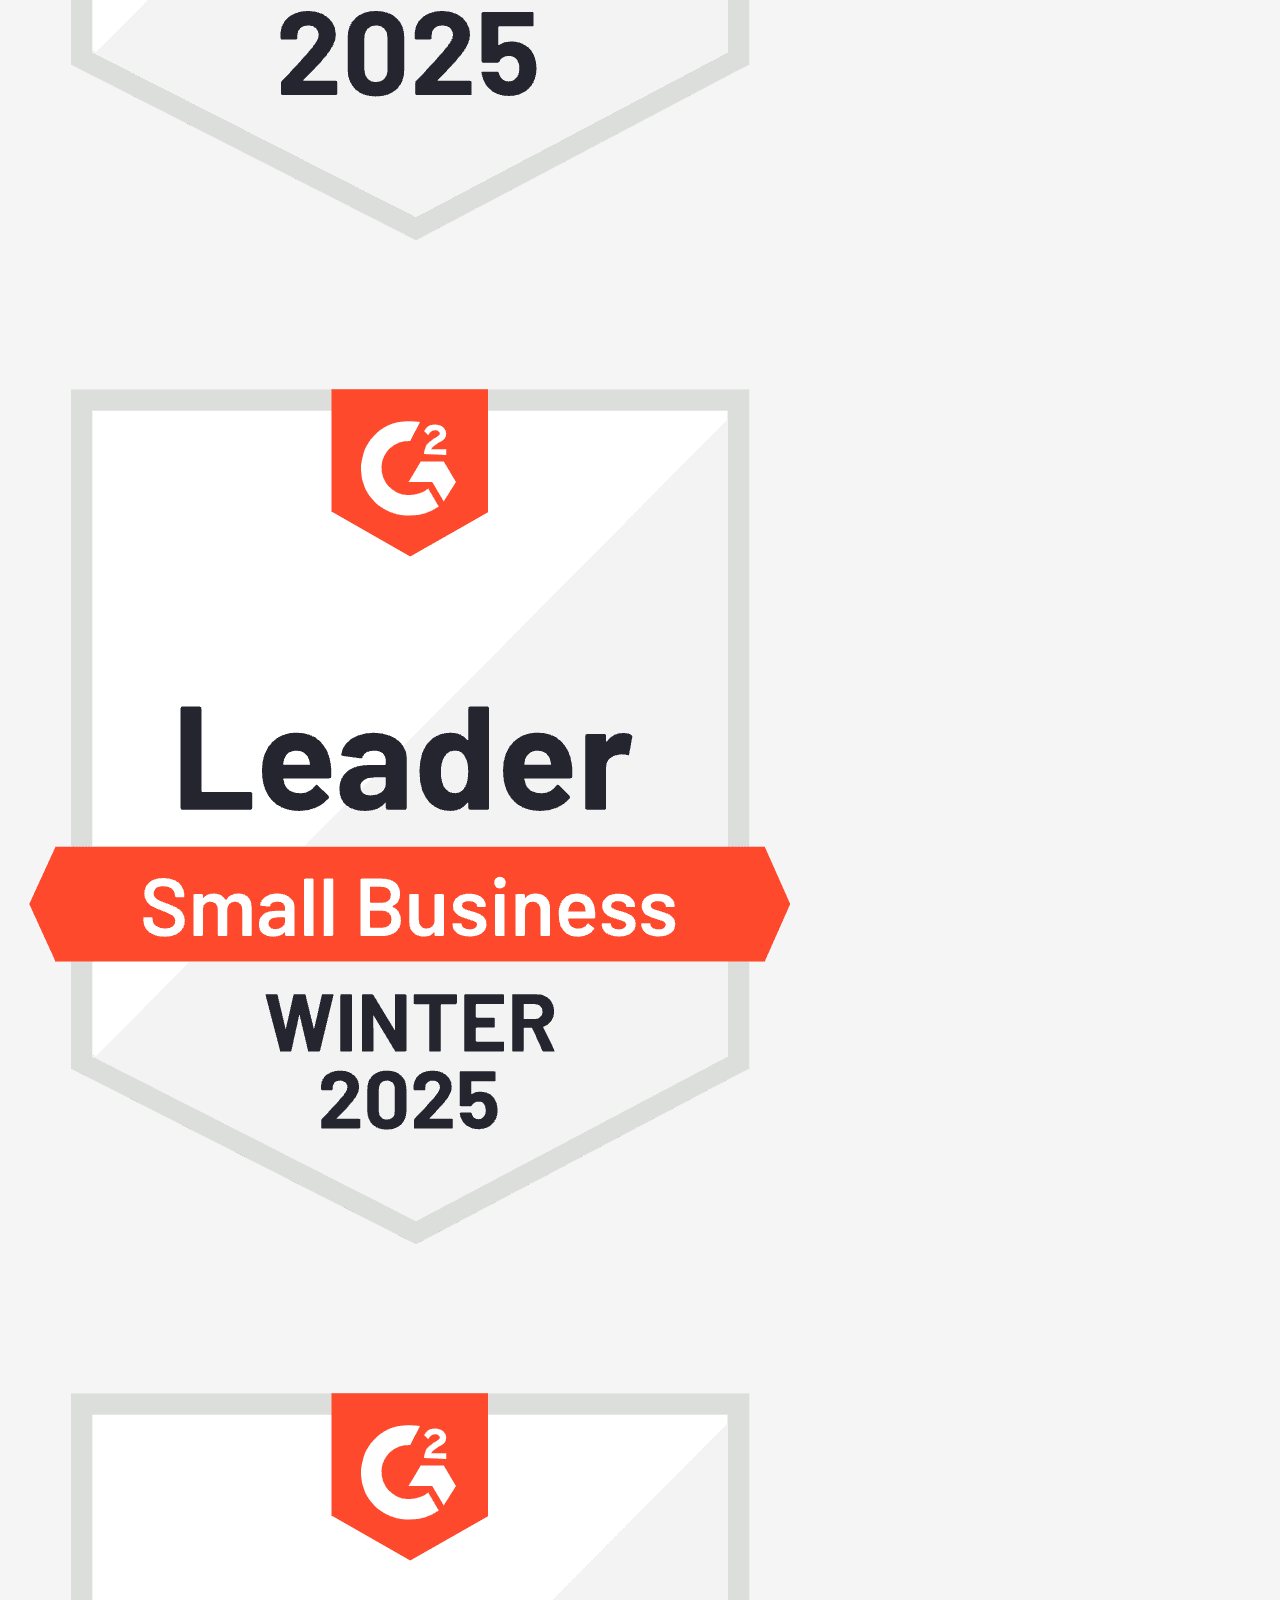
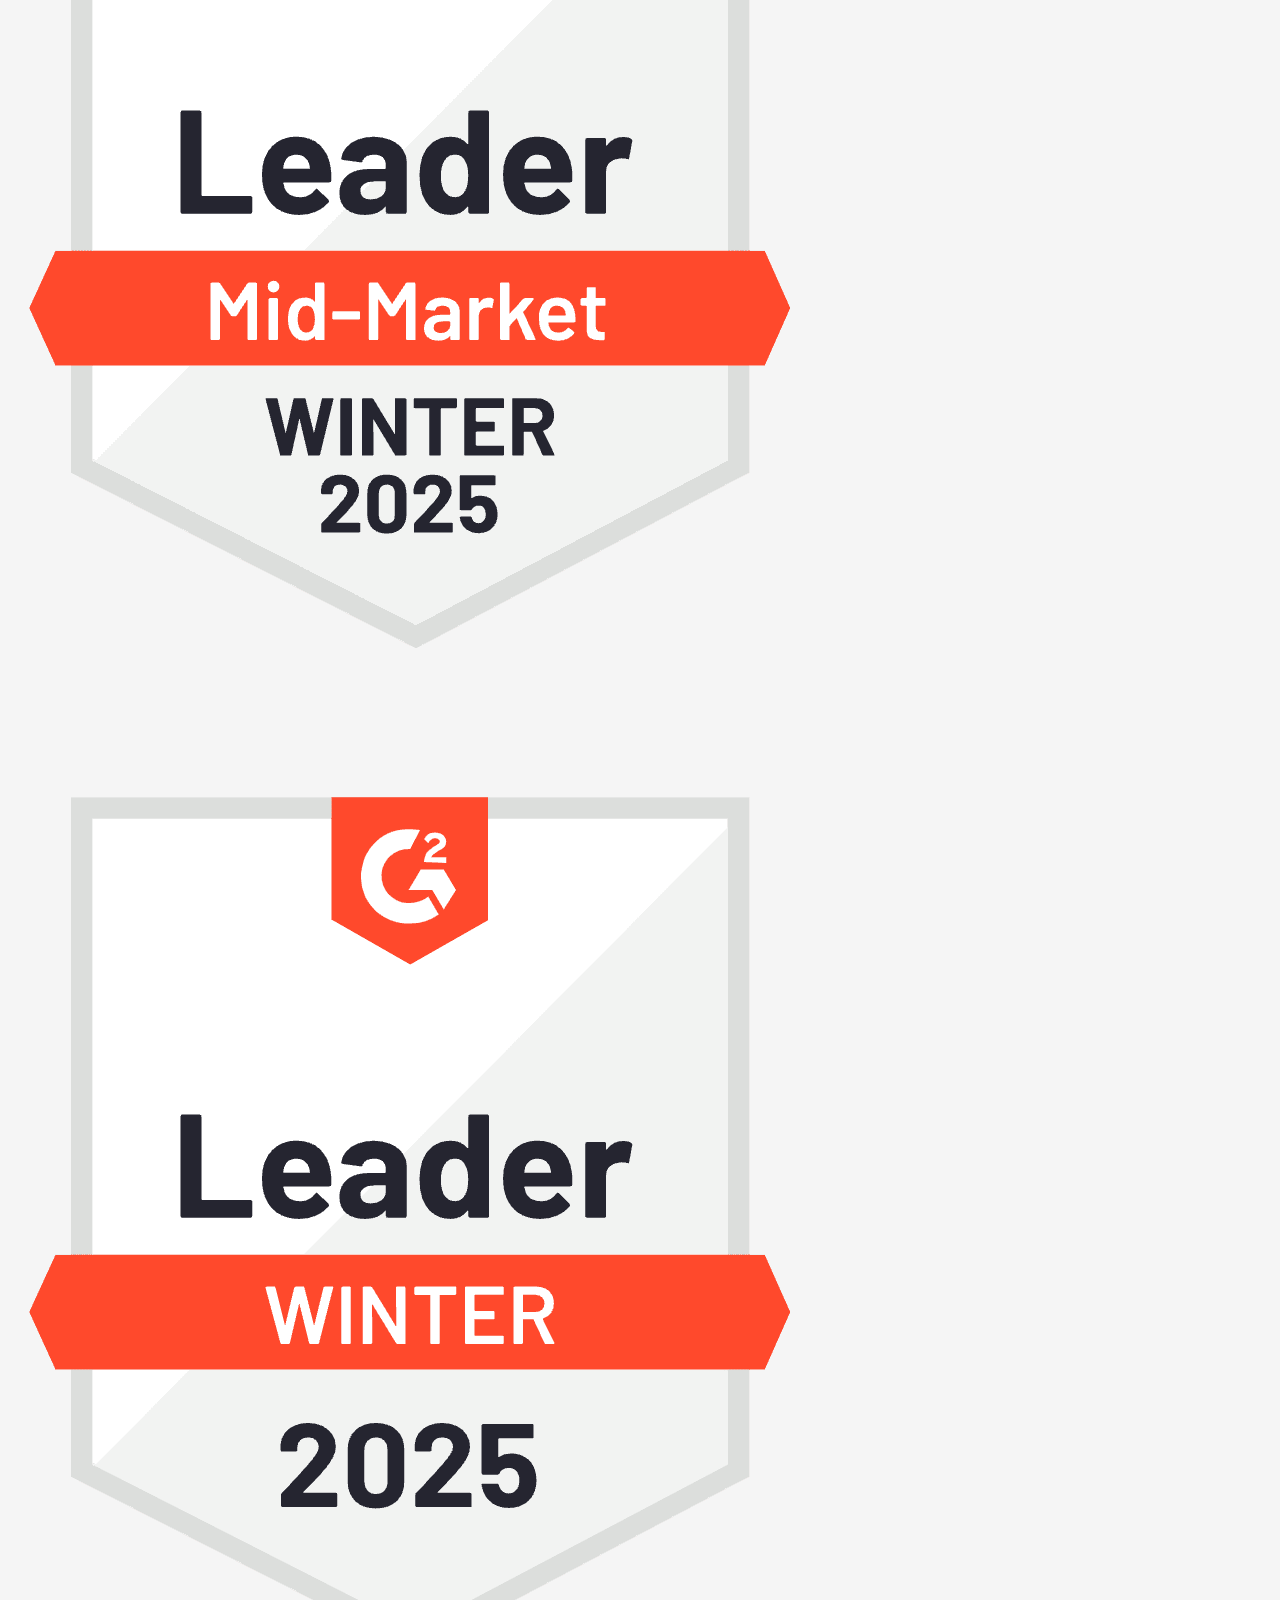
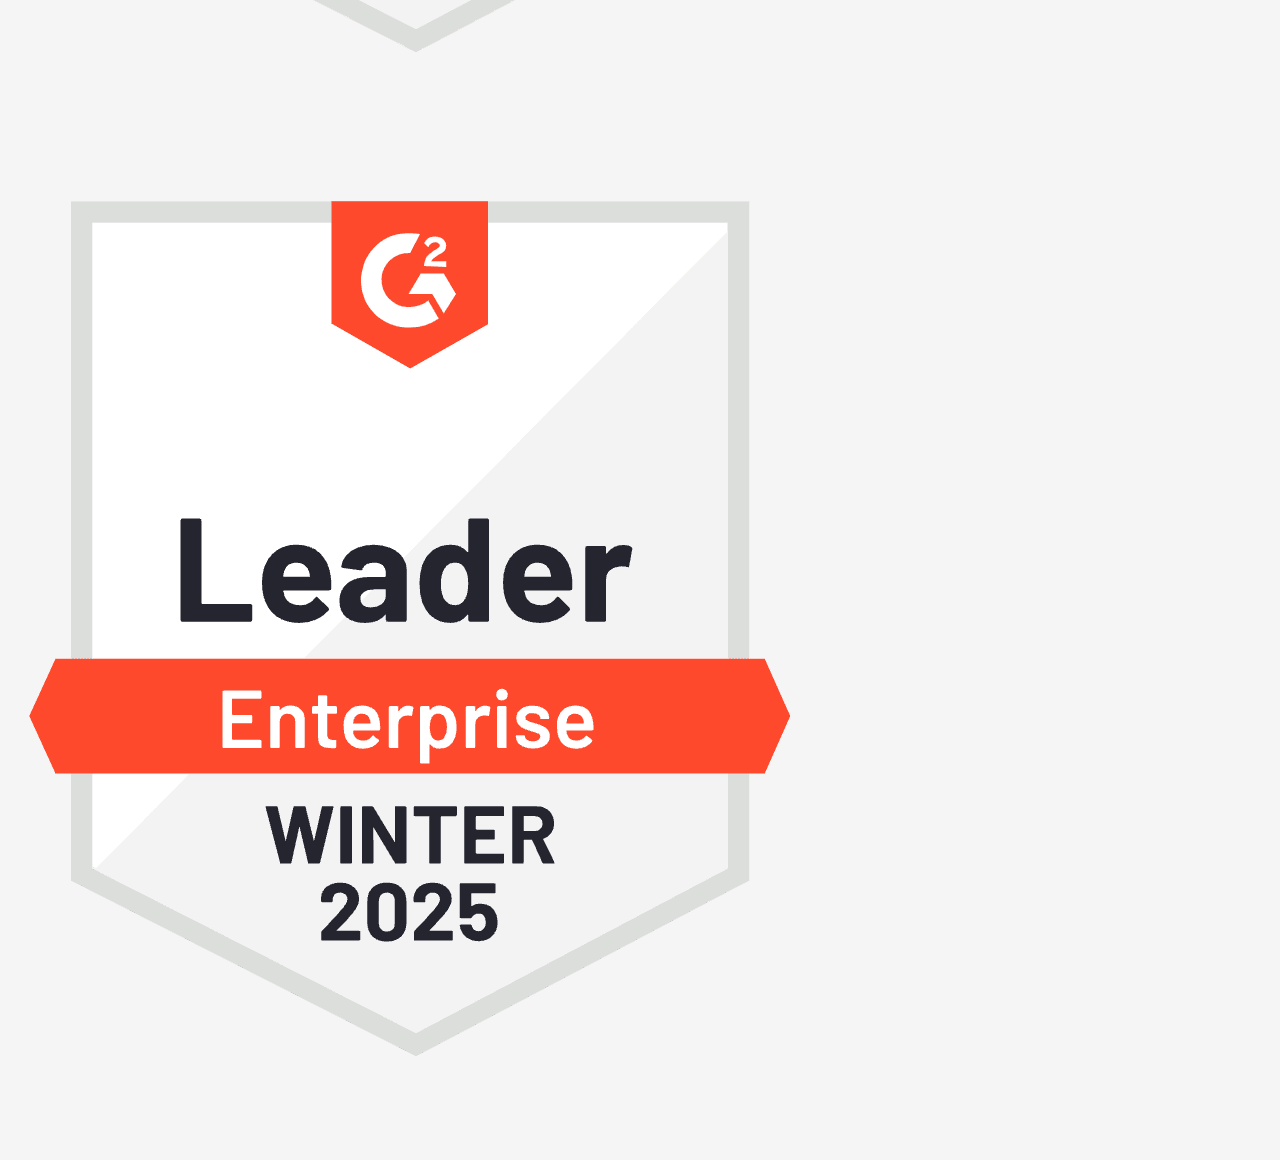
==== commit b43c5196: "slack-feedback and role of employee" ====
--- a/html/index.html
+++ b/html/index.html
@@ -210,5 +210,42 @@
   </div>
 </div>
 
+<section class="section">
+  <div class="slack-feedback">
+      <h2>Millions of people love to work in Slack.</h2>
+    <div class="slack-info">
+      <div class="activity">
+        <div class="num-and-para">
+          <h1>700M</h1>
+          <h4>messages sent daily <sup>1</sup></h4>
+        </div>
+        <div class="num-and-para">
+          <h1>4M</h1>
+          <h4>Slack Connect users working directly with external teams each week<sup>1</sup></h4>
+        </div>
+        <div class="num-and-para">
+          <h1 >3M</h1>
+          <h4>daily workflows<sup>1</sup></h4>
+        </div>
+        <div class="num-and-para">
+          <h1>1.7M</h1>
+          <h4>apps actively used each week<sup>1</sup></h4>
+        </div>
+      </div>
+   <div class="role">
+        <h2>Don’t just take our word for it.</h2>
+        <p>Slack is a leader in over 150 G2 market reports.<sup>6</sup></p>
+        <div class="image-cont-1 leader-img">
+           <img src="../photos/best1.png" alt="Best result">
+           <img src="../photos/best2.png" alt="Best usability">
+           <img src="../photos/leader.png" alt="Leader small business">
+          <img src="../photos/leader2.png" alt="Leader mid-market">
+          <img src="../photos/leader 3.png" alt="Leader winter">
+          <img src="../photos/leader4.png" alt=" Leader of Enterprise">
+        </div>
+      </div>
+    </div>
+  </div>
+
 </body>
 </html>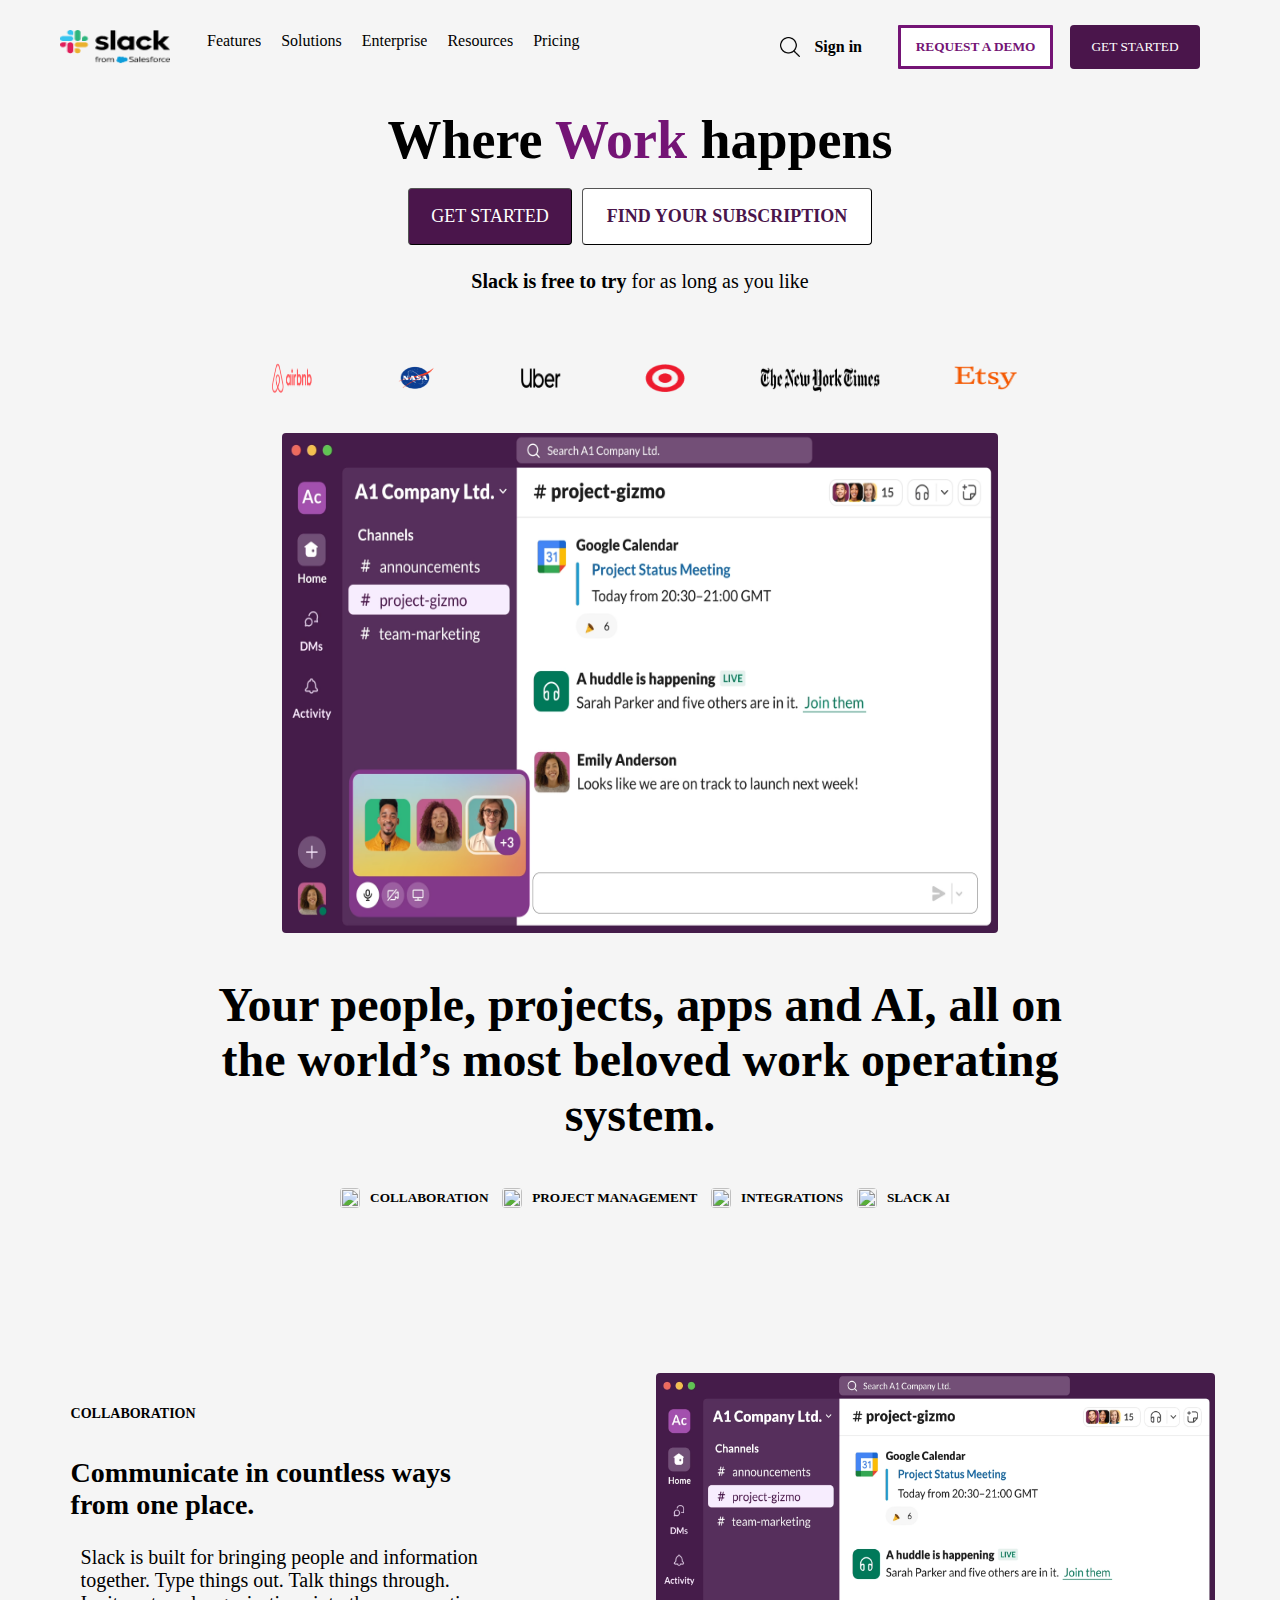
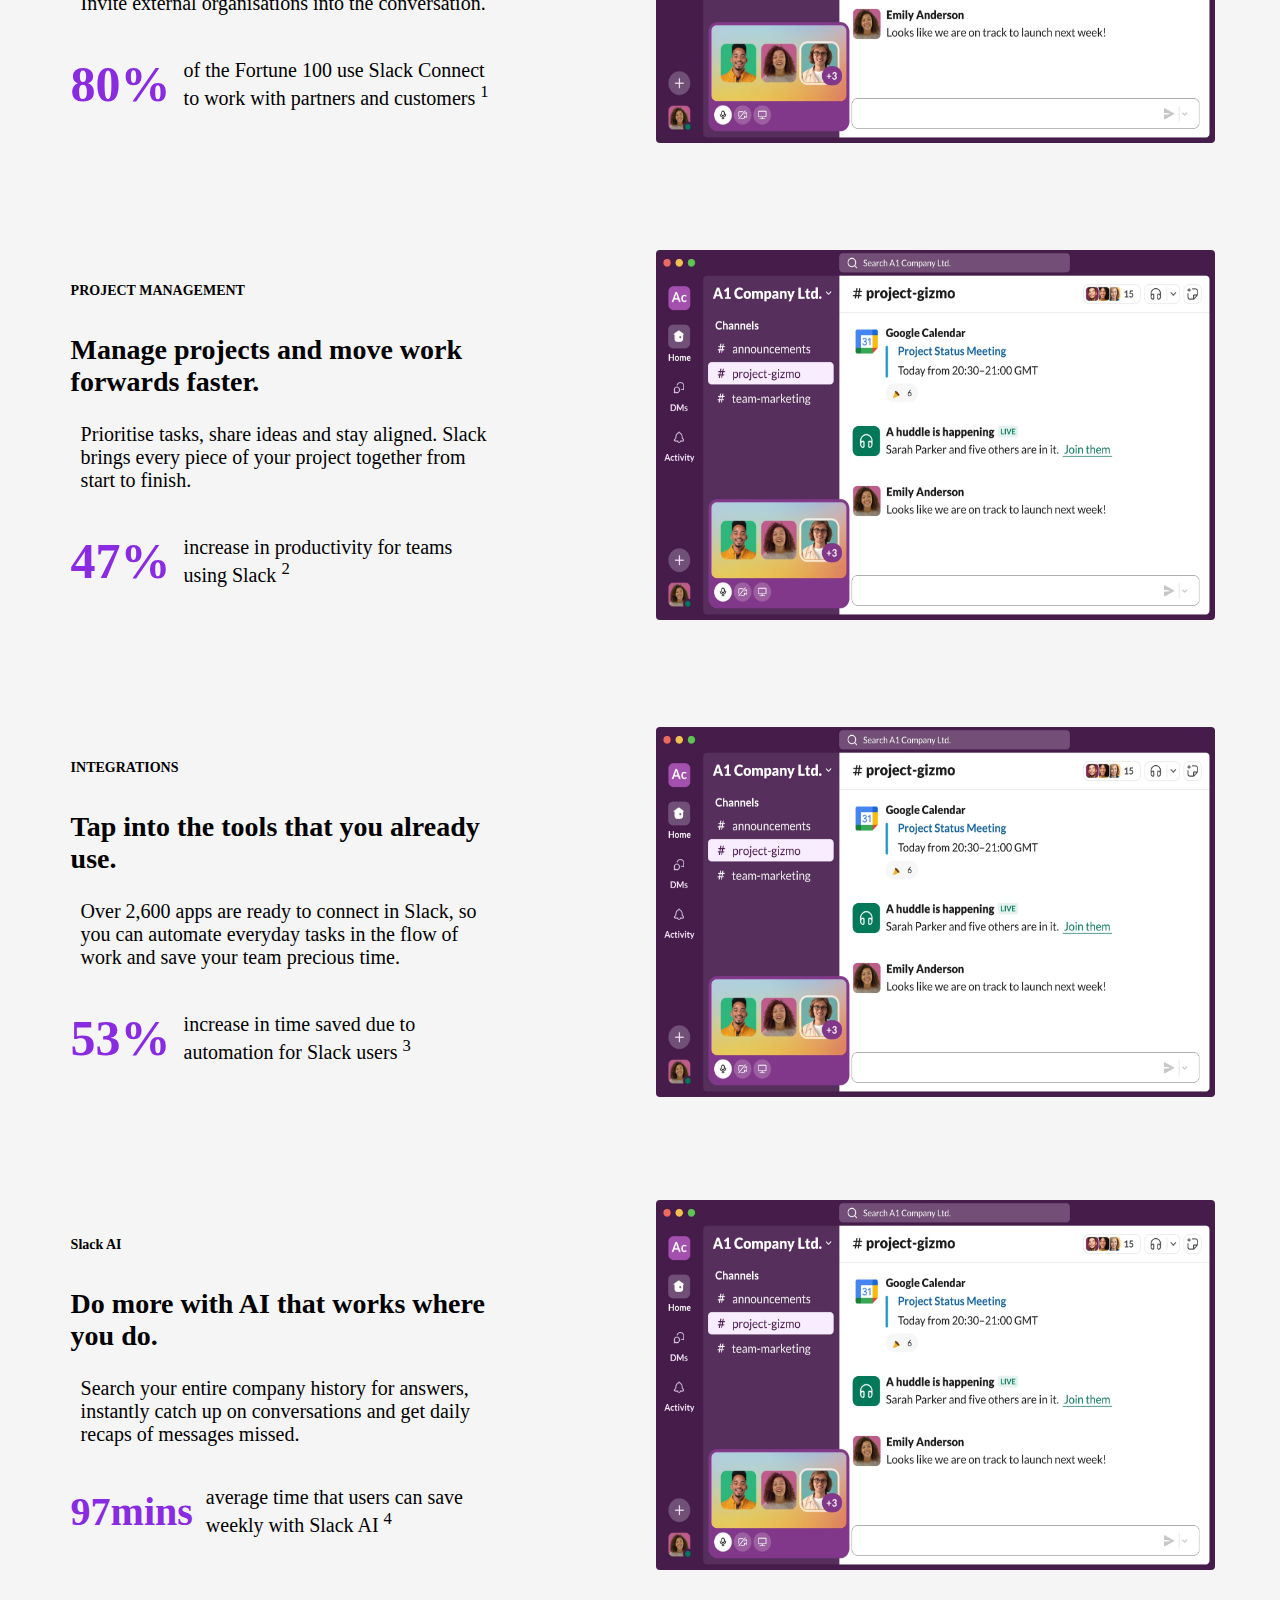
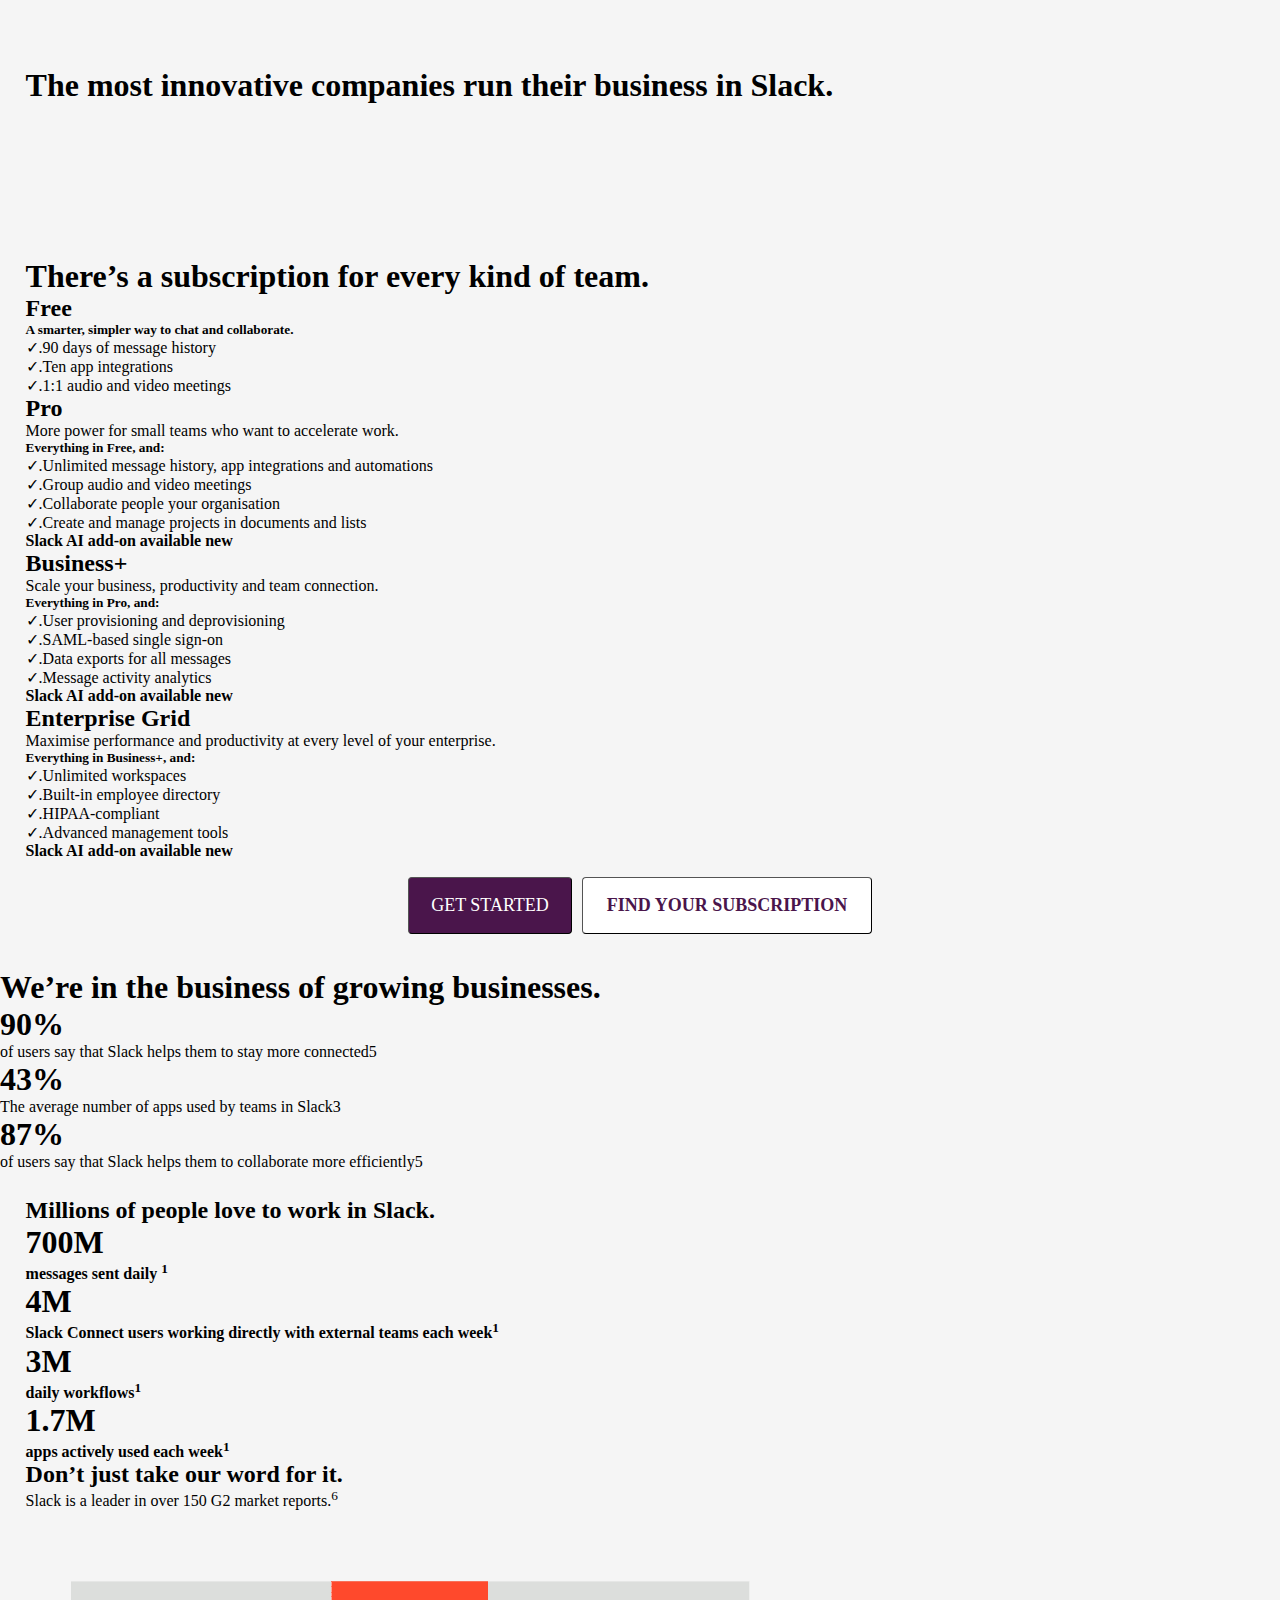
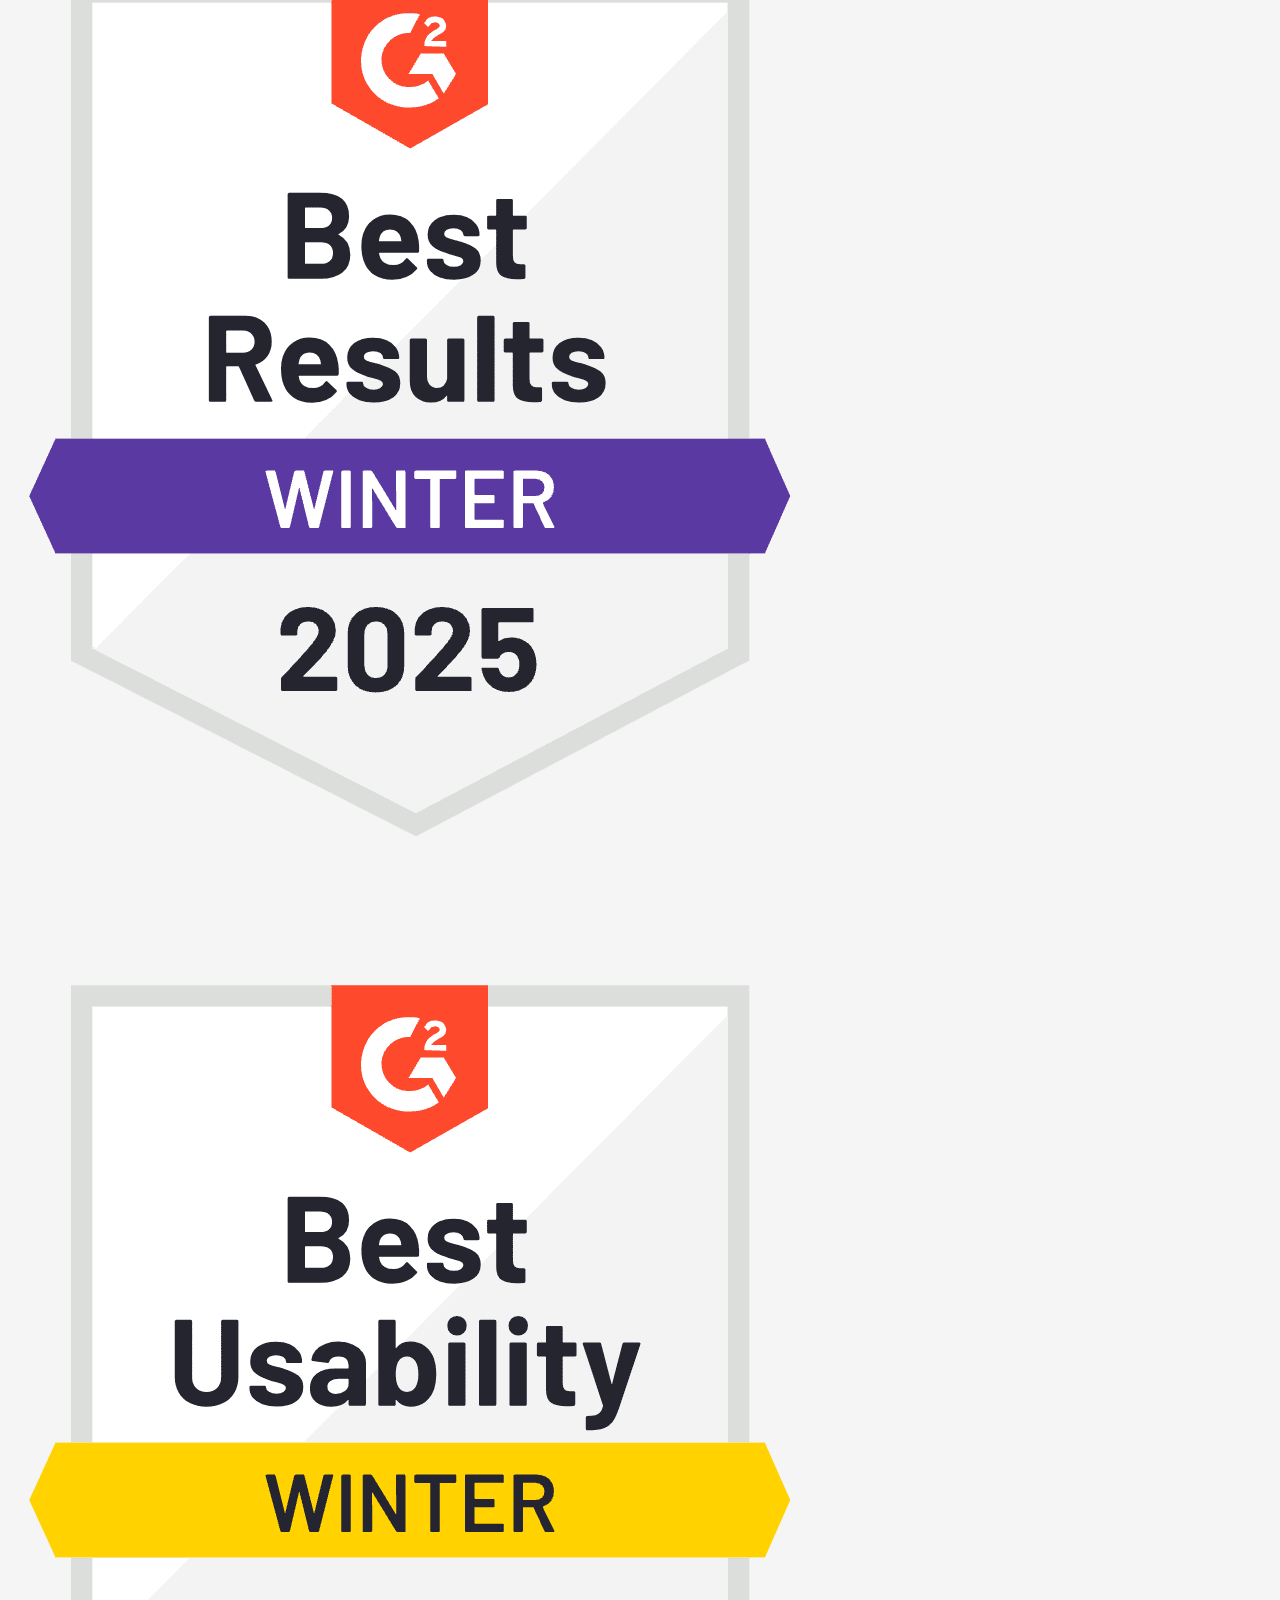
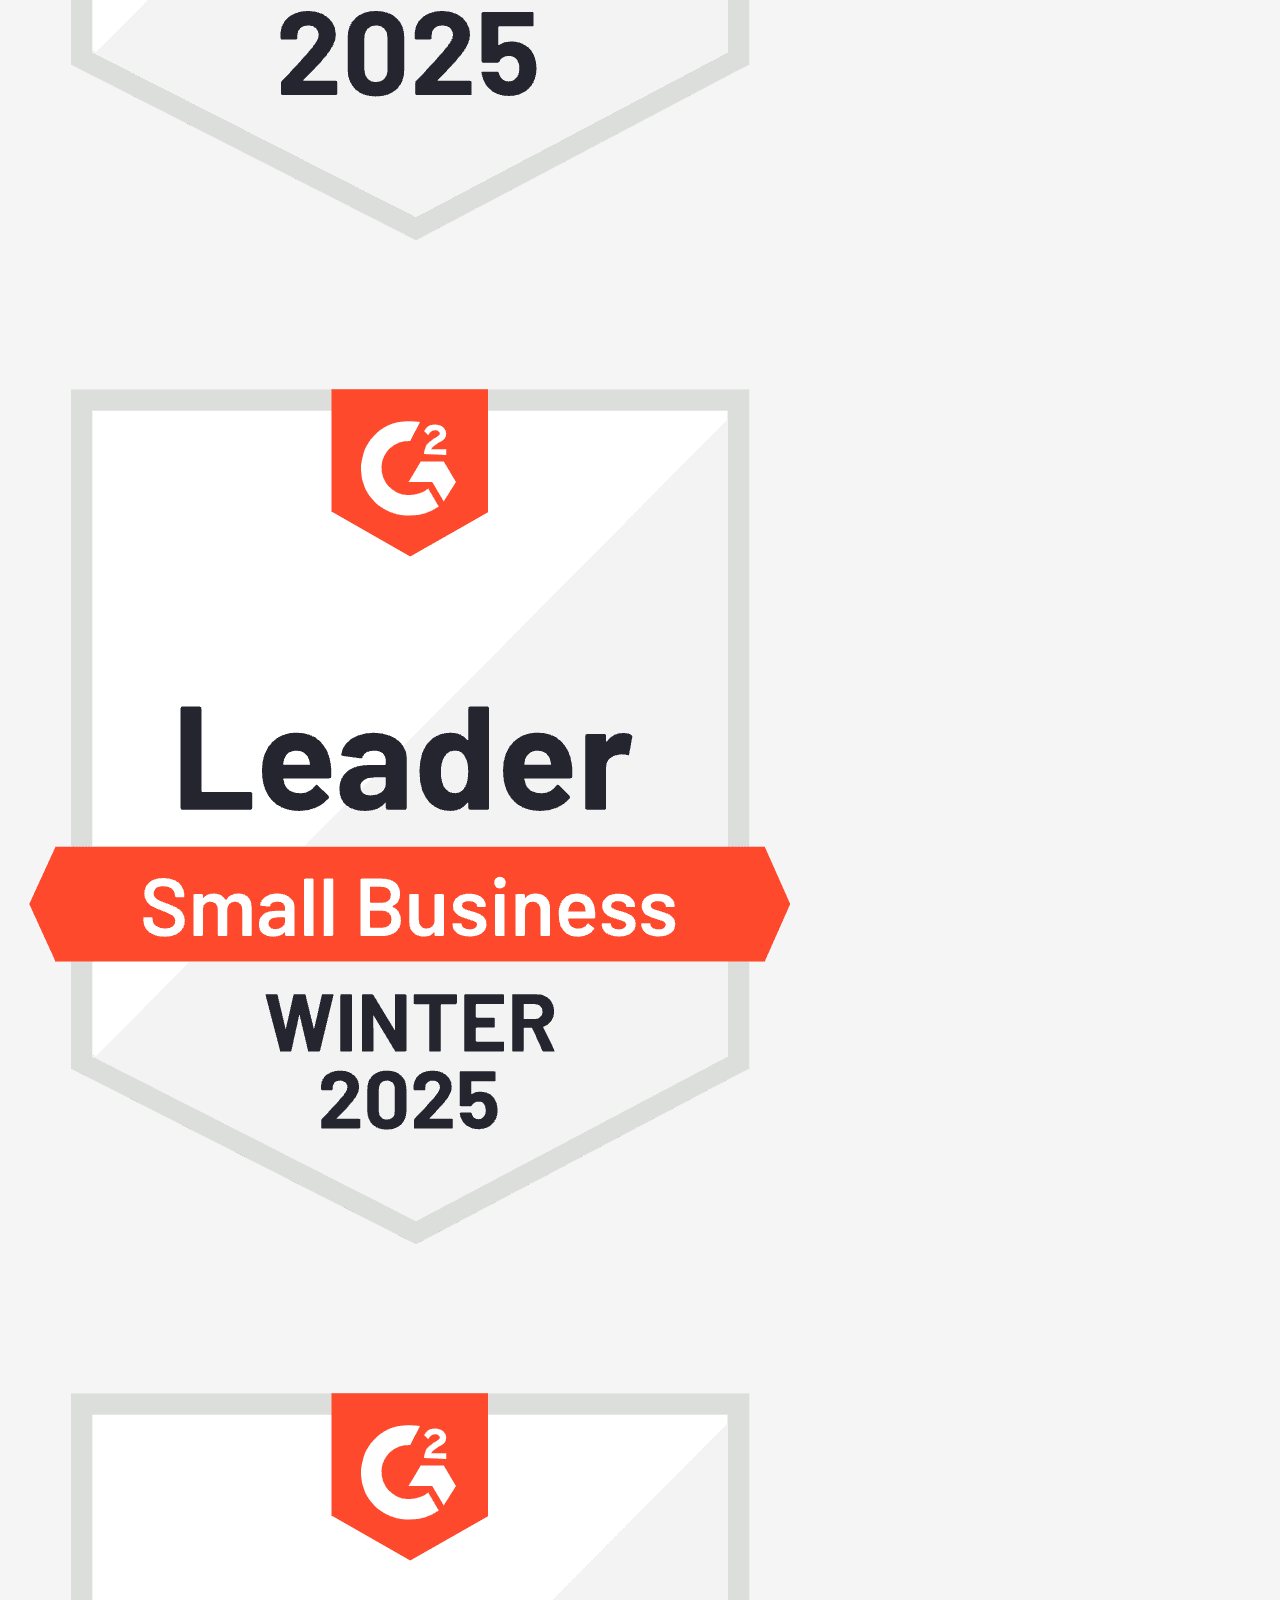
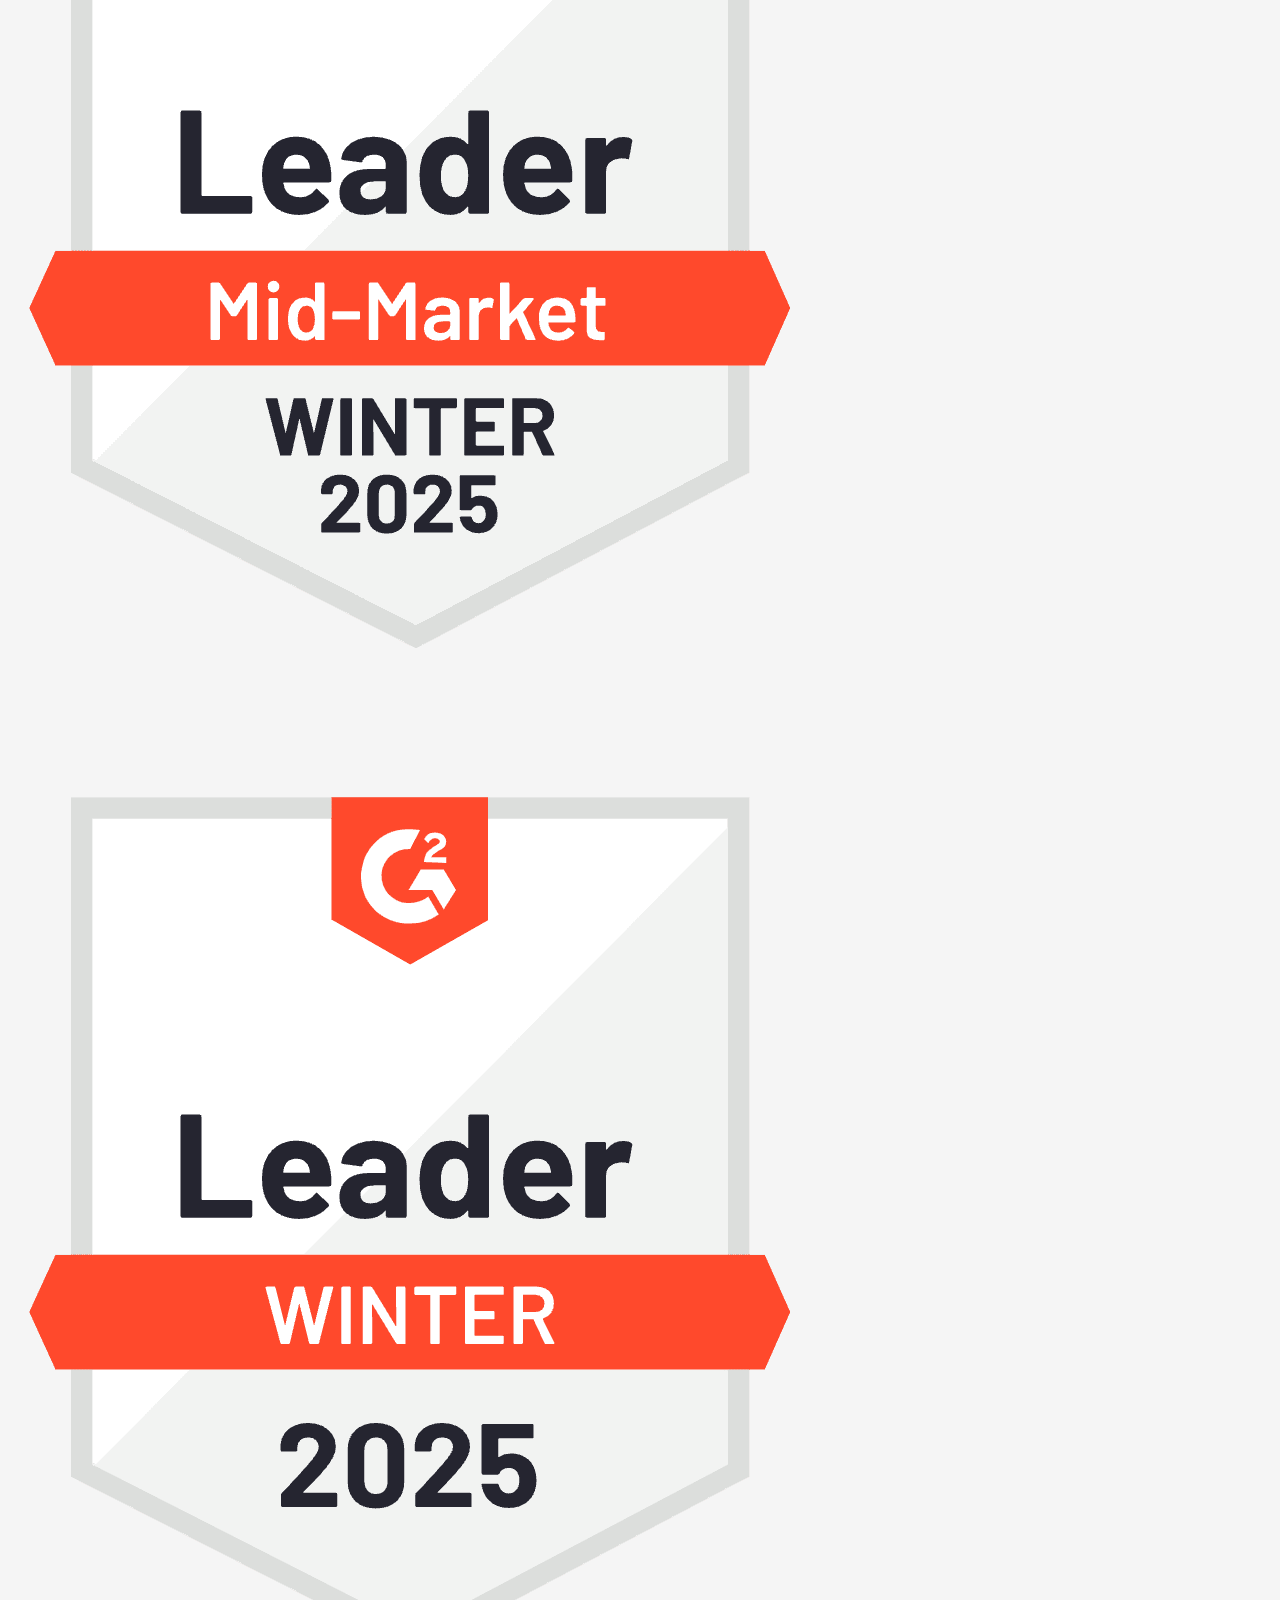
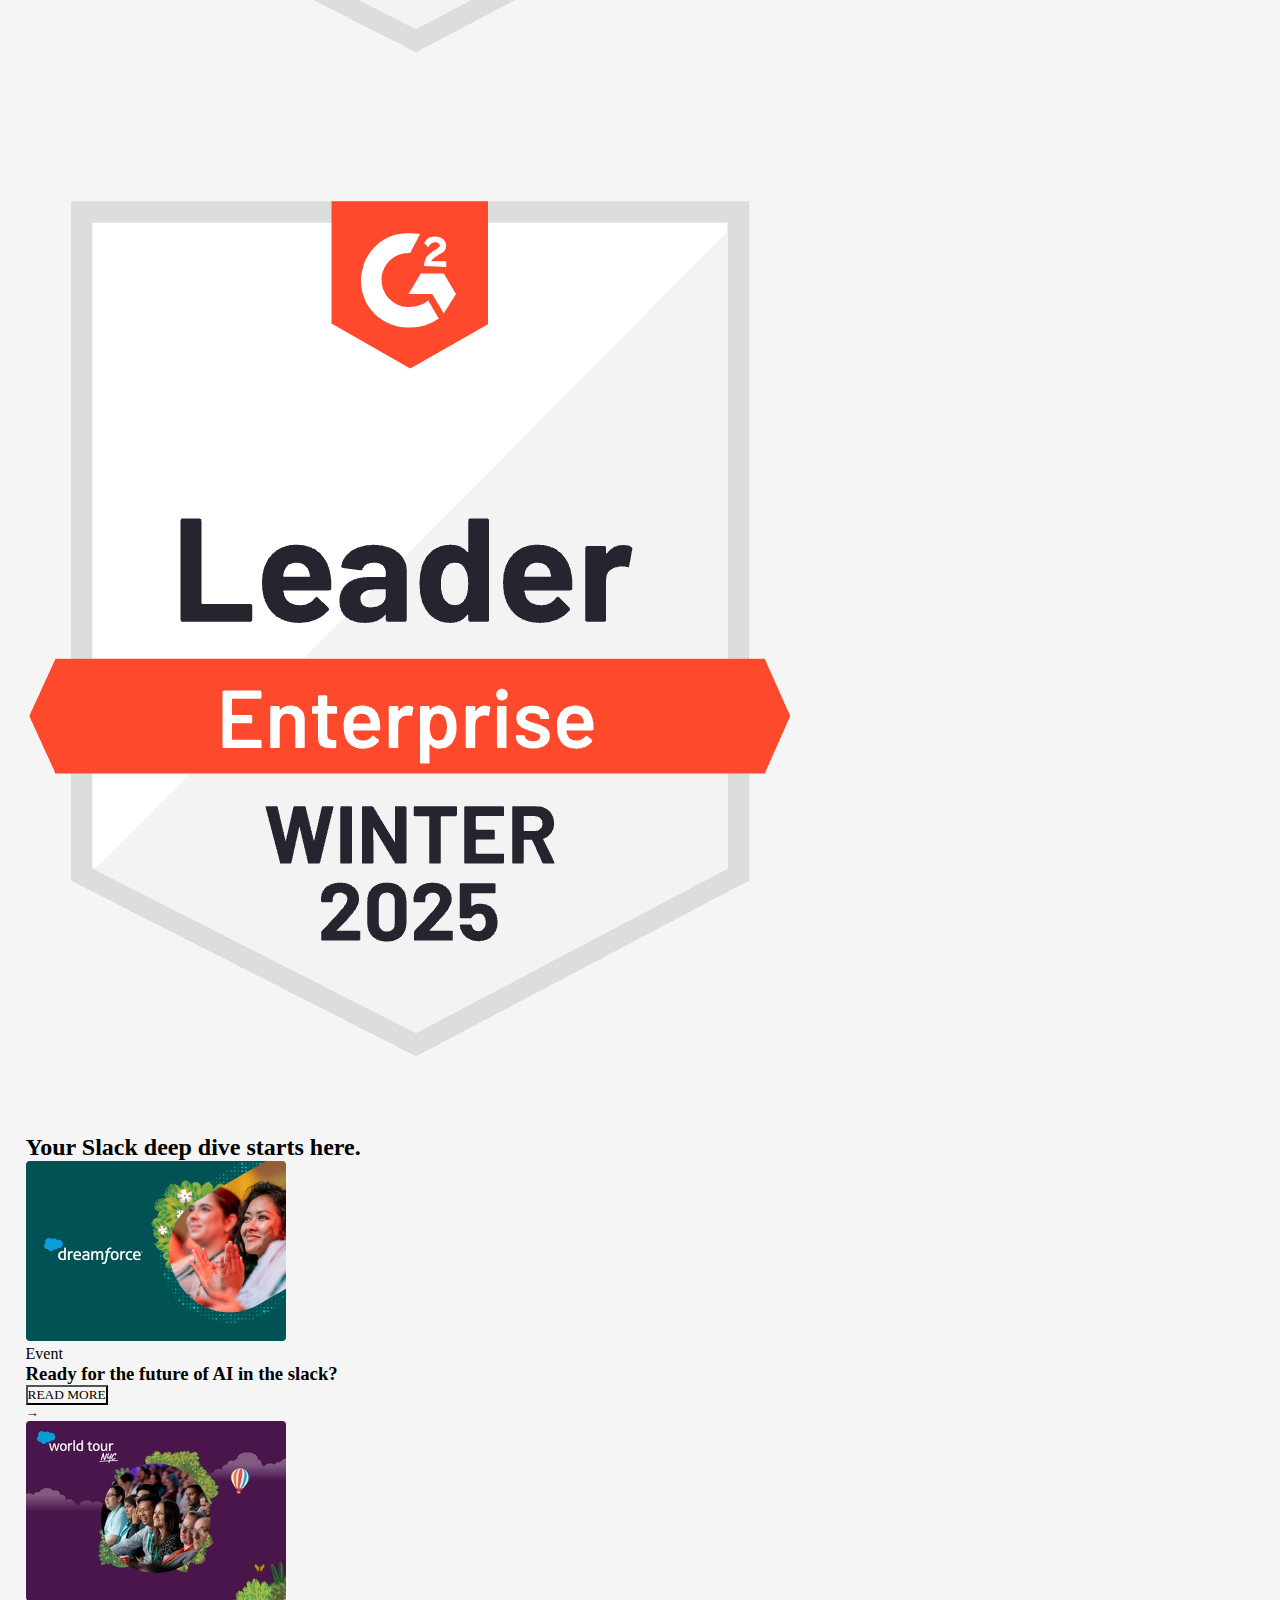
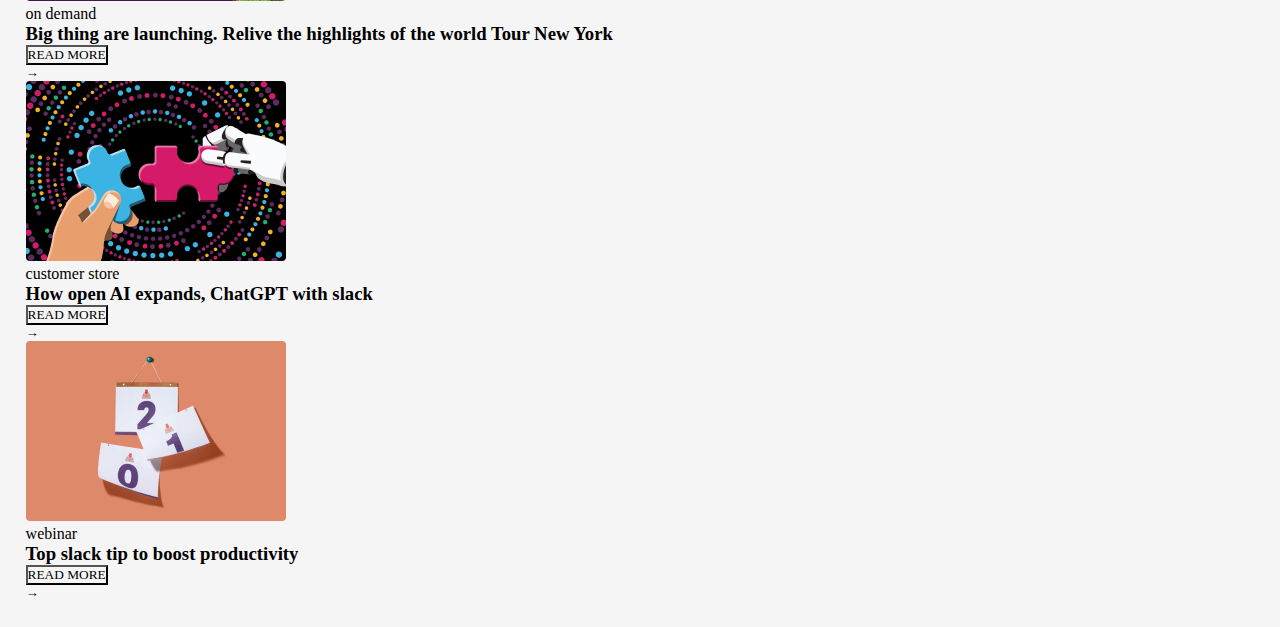
==== commit 259b2c59: "about-container" ====
--- a/html/index.html
+++ b/html/index.html
@@ -247,5 +247,41 @@
     </div>
   </div>
 
+  <div class="about-container">
+    <h2>Your Slack deep dive starts here.</h2>
+    <div class="image-about">
+      <div class="about">
+        <img src="../photos/im1.png" alt="dream force">
+        <p>Event</p>
+        <h3>Ready for the future of AI in the slack?</h3>
+        <button>READ MORE</button>
+        <h5 class="arrow">&#8594;</h5>
+      </div>
+      <div class="about">
+        <img src="../photos/im2.jpg" alt="world tour">
+        <p>on demand </p>
+        <h3>Big thing are launching. Relive the highlights of the world Tour New York </h3>
+        <button>READ MORE</button>
+        <h5 class="arrow">&#8594;</h5>
+      </div>
+      <div class="about">
+        <img src="../photos/im3.jpg" alt="customer store">
+        <p>customer store</p>
+        <h3>How open AI expands, ChatGPT with slack</h3>
+        <button>READ MORE</button>
+        <h5 class="arrow">&#8594;</h5>
+      </div>
+      <div class="about">
+        <img src="../photos/im5.jpg" alt="webinar">
+        <p>webinar</p>
+        <h3>Top slack tip to boost productivity</h3>
+        <button>READ MORE</button>
+        <h5 class="arrow">&#8594;</h5>
+      </div>
+    </div>
+  </div>
+ </div>
+
+
 </body>
 </html>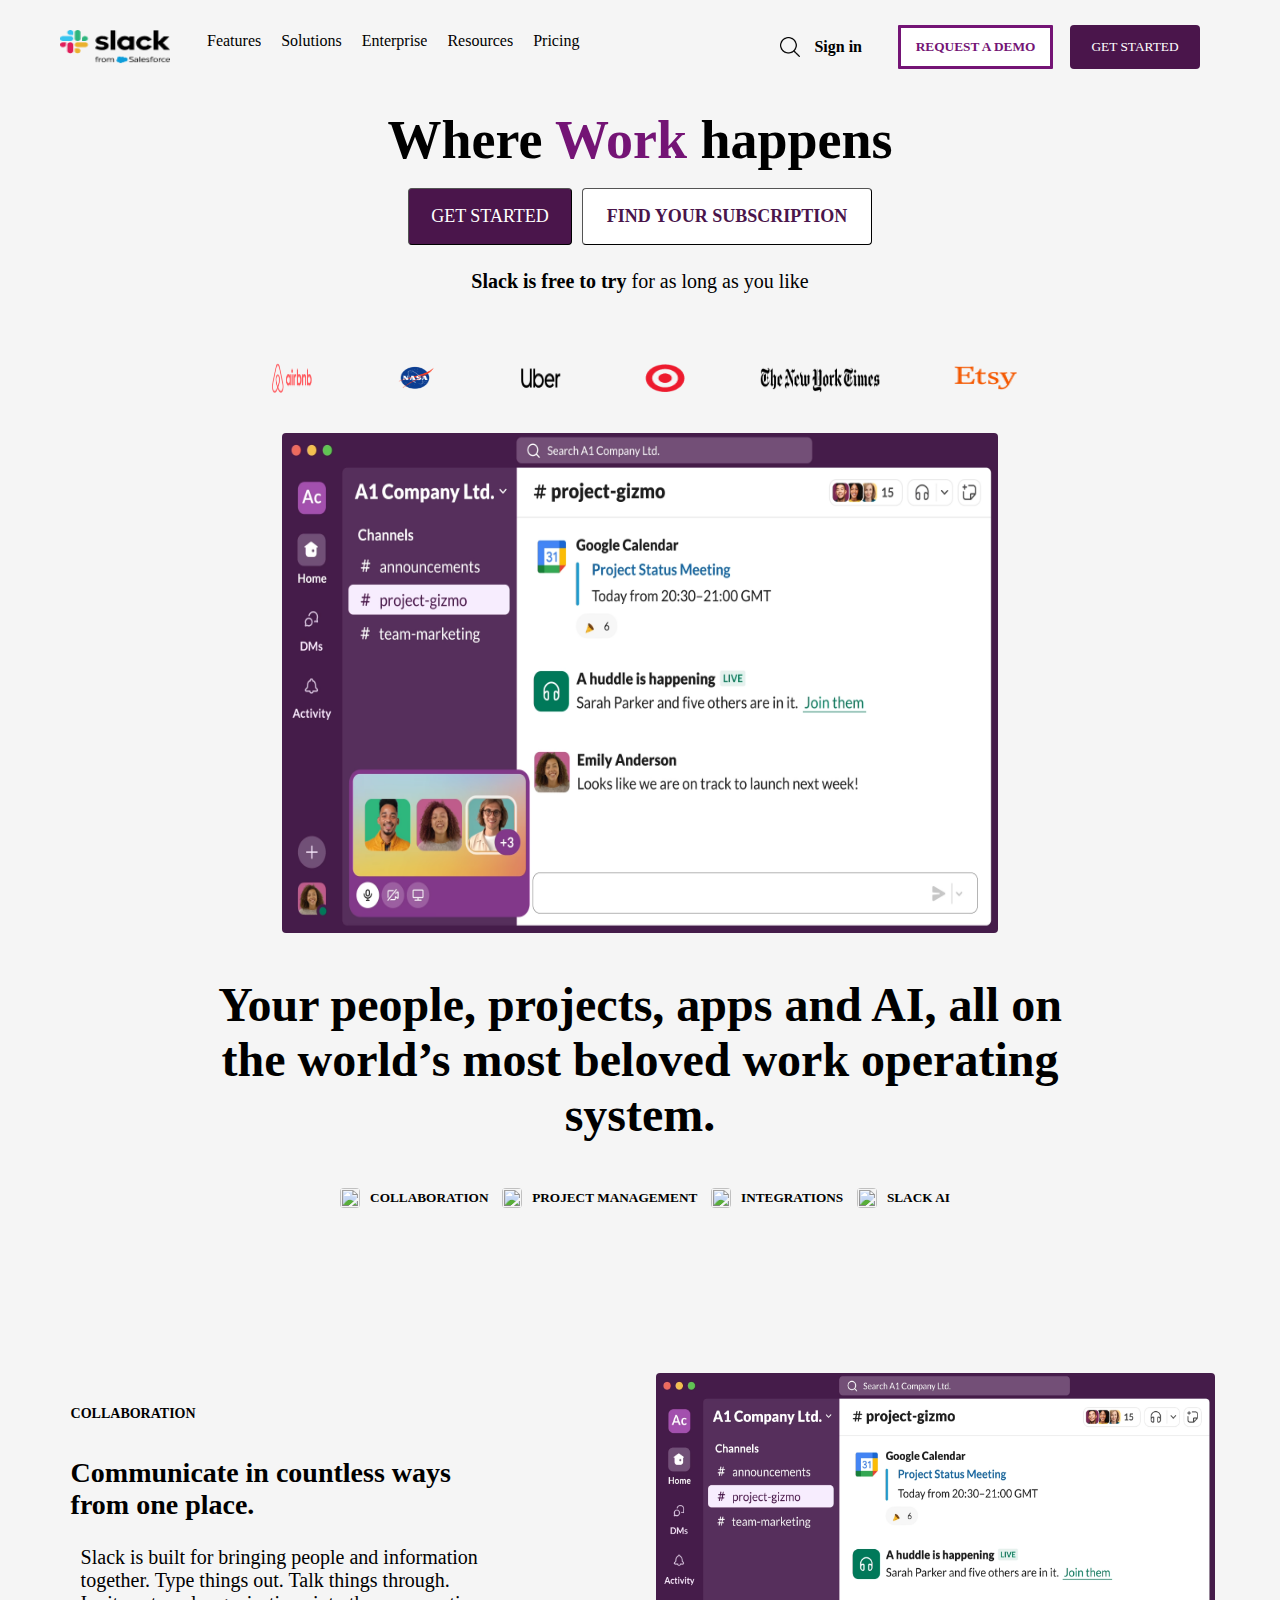
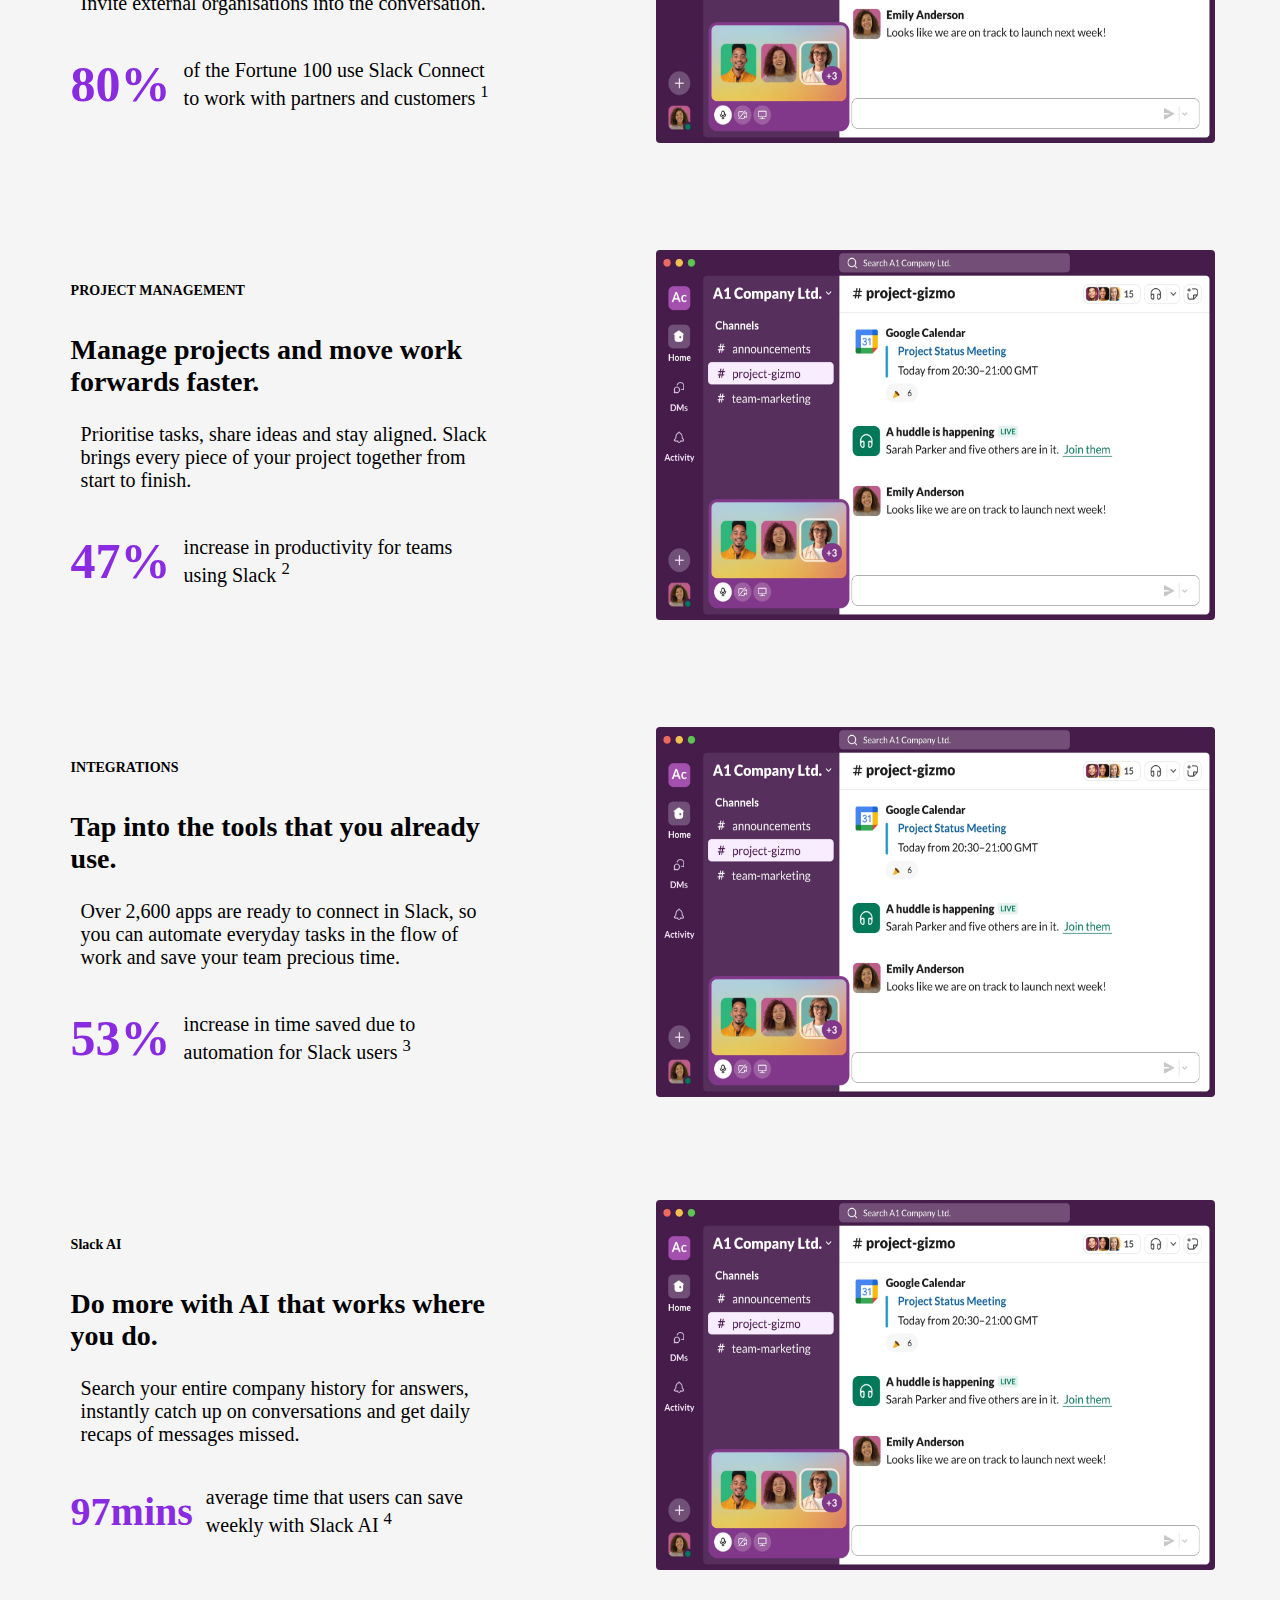
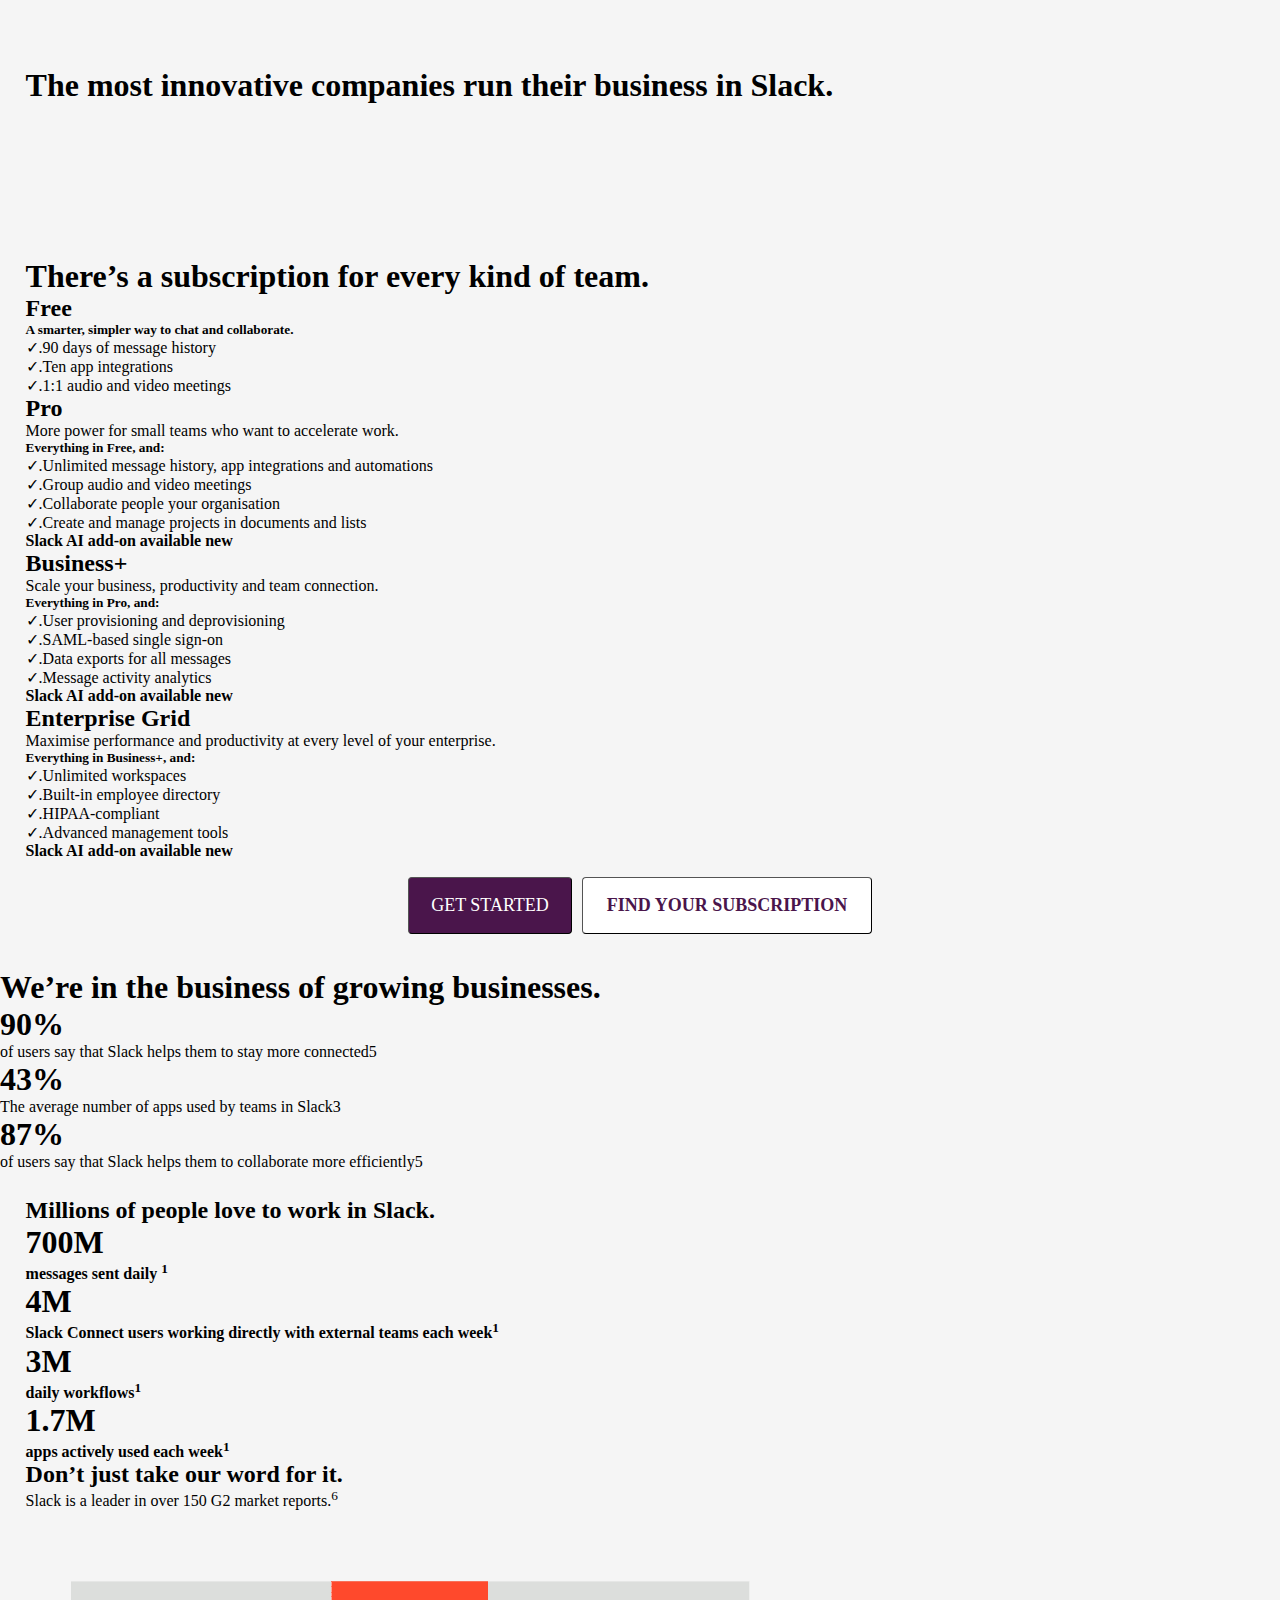
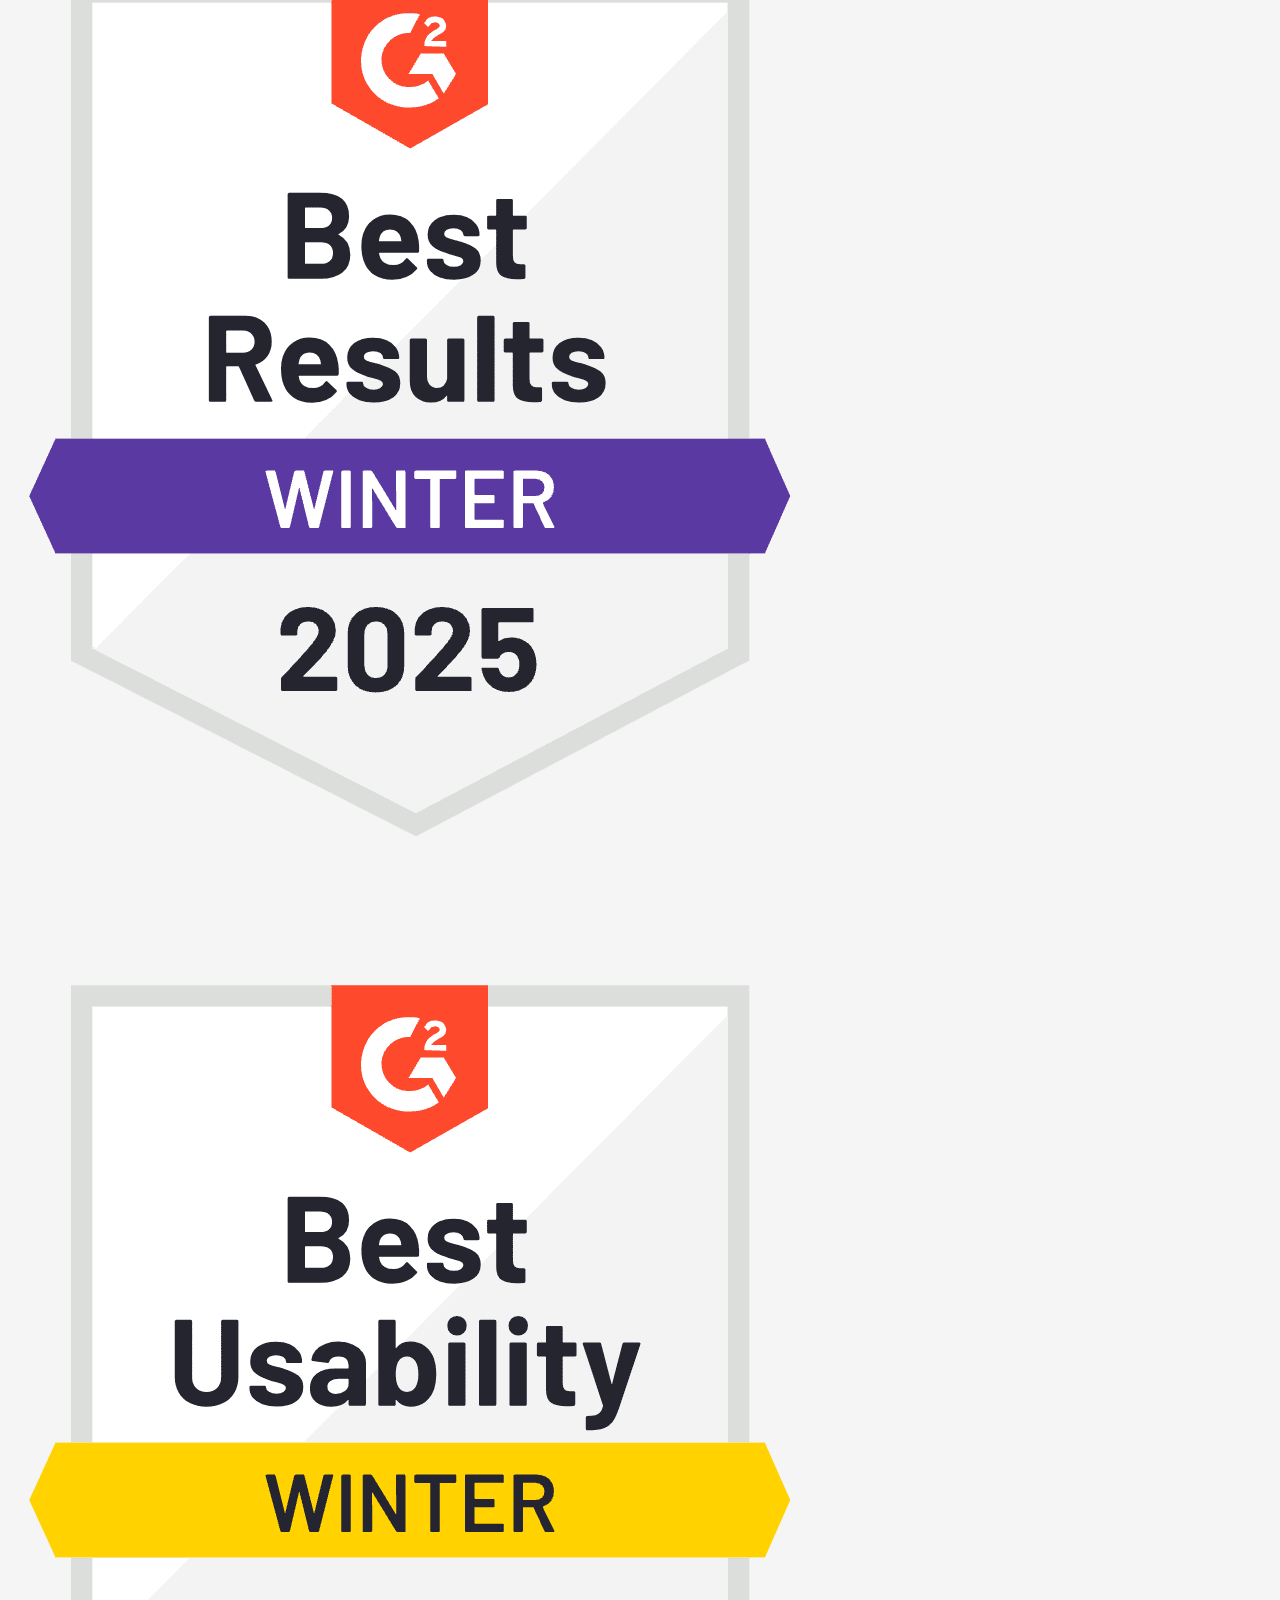
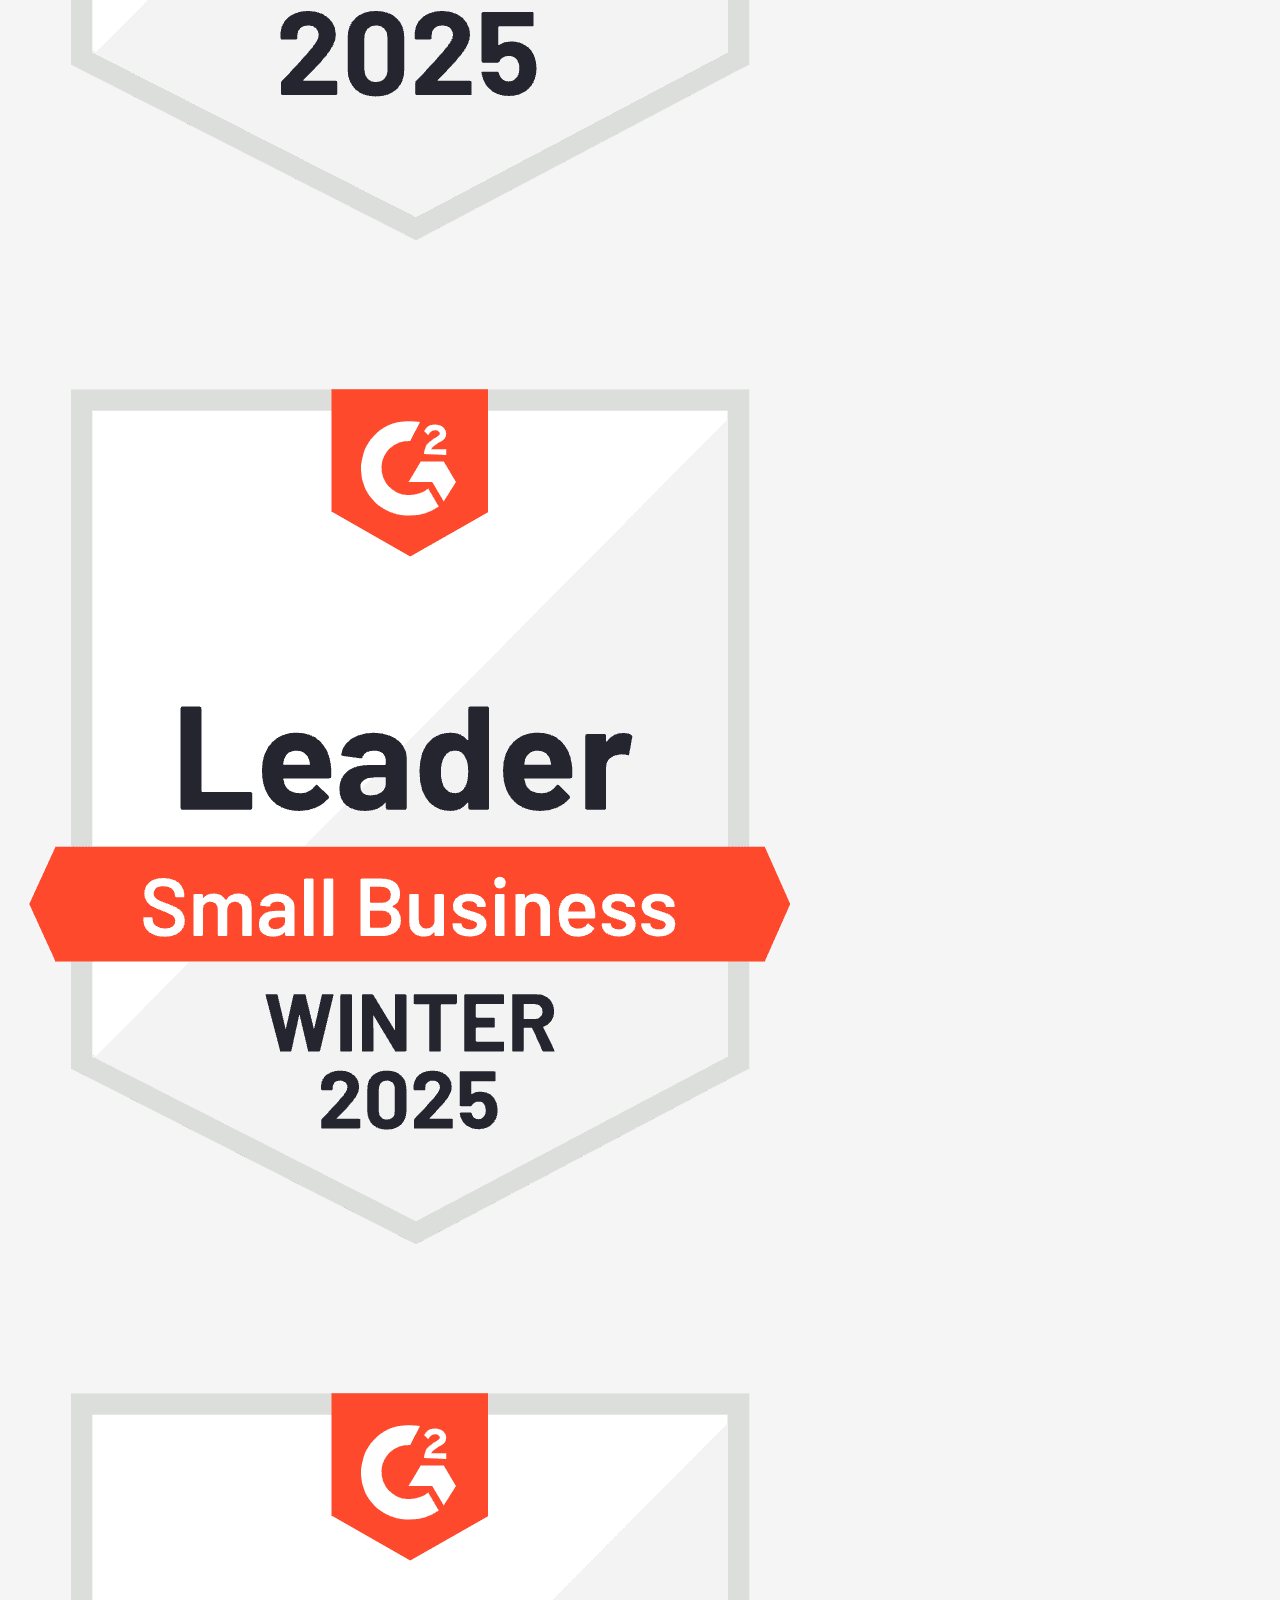
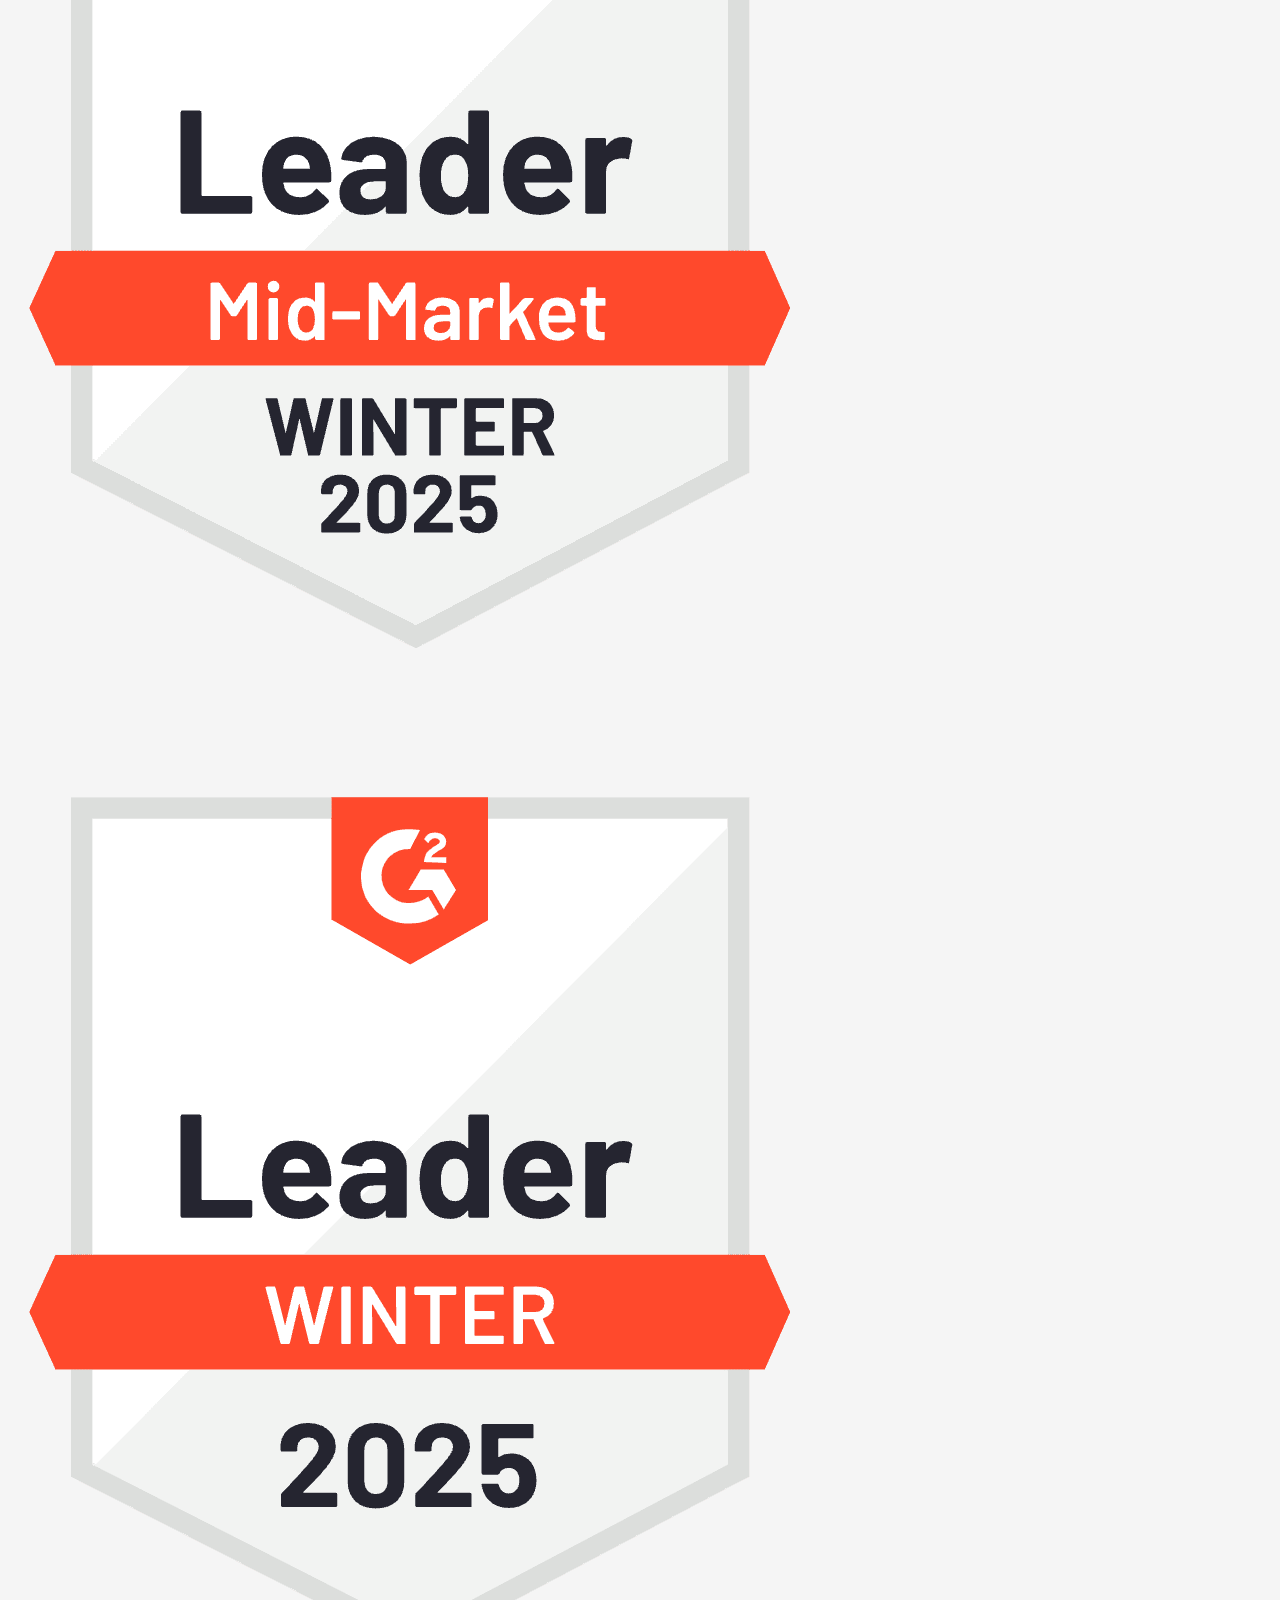
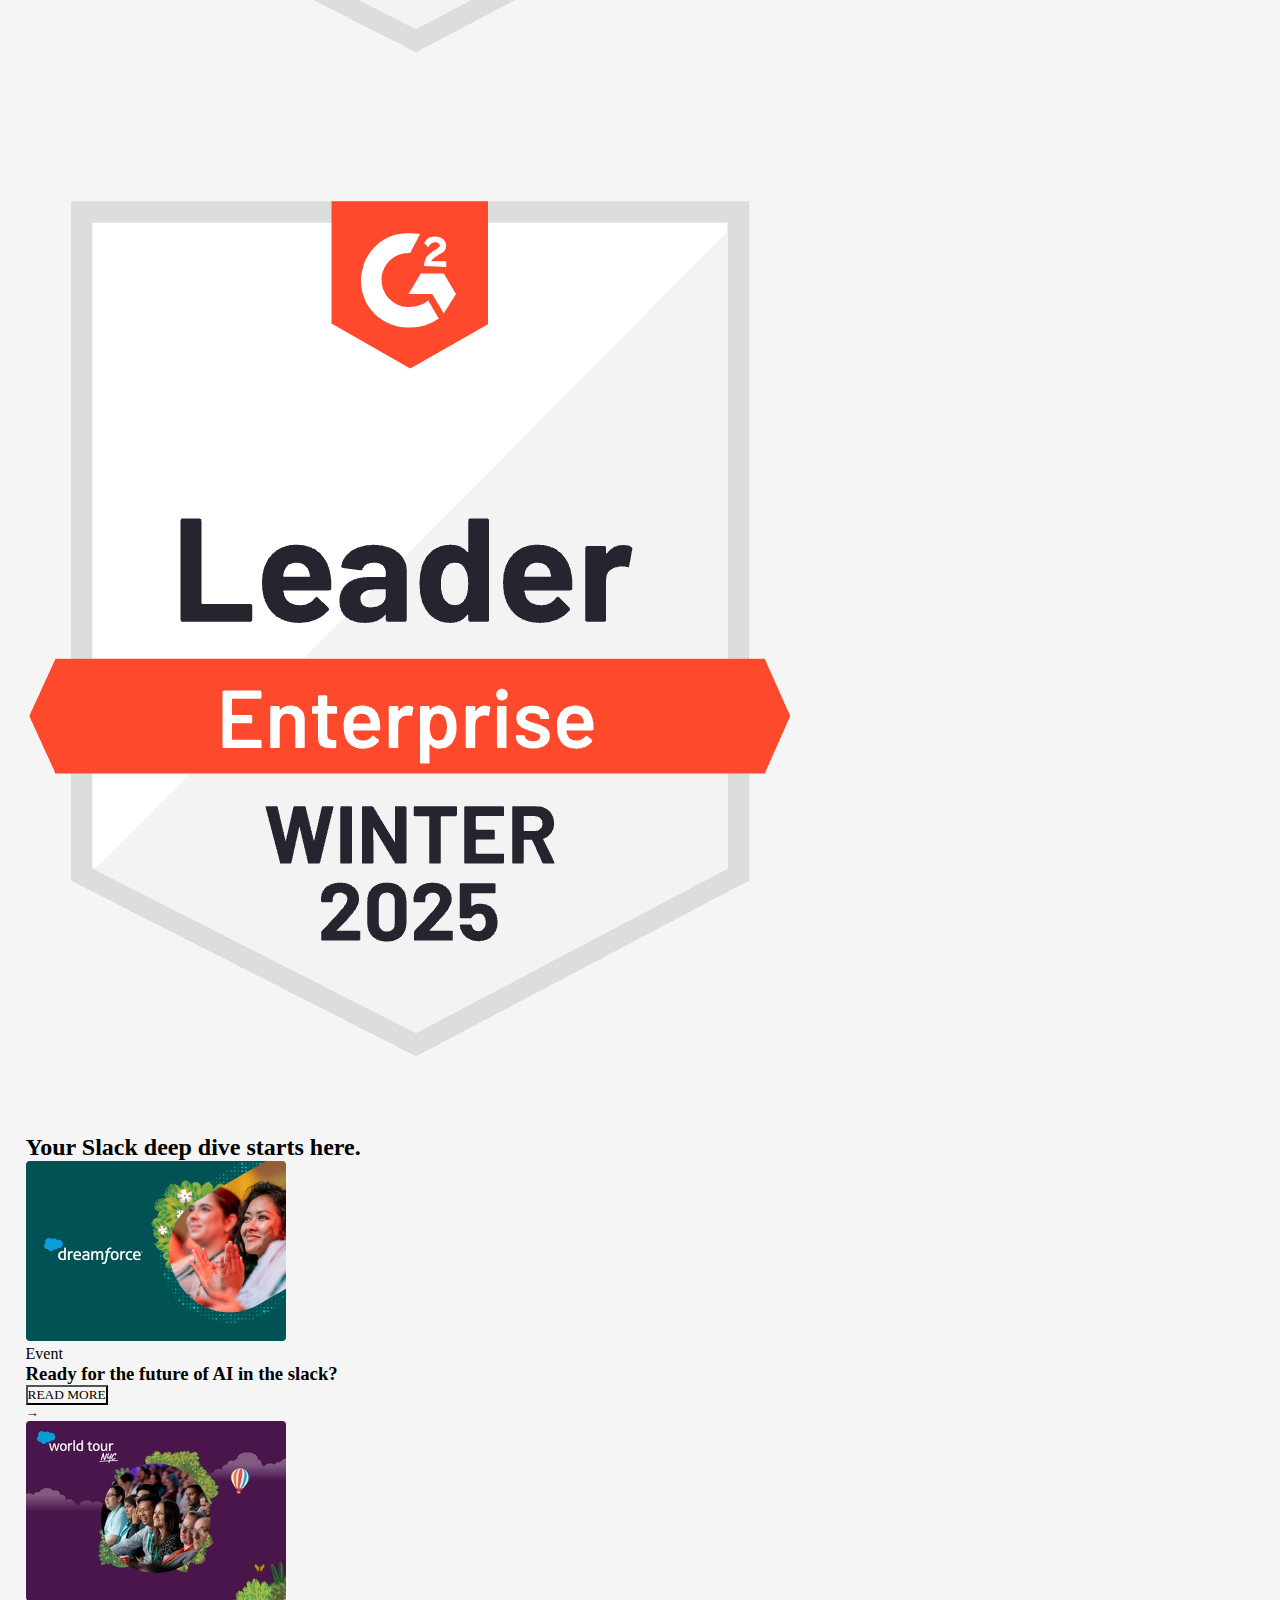
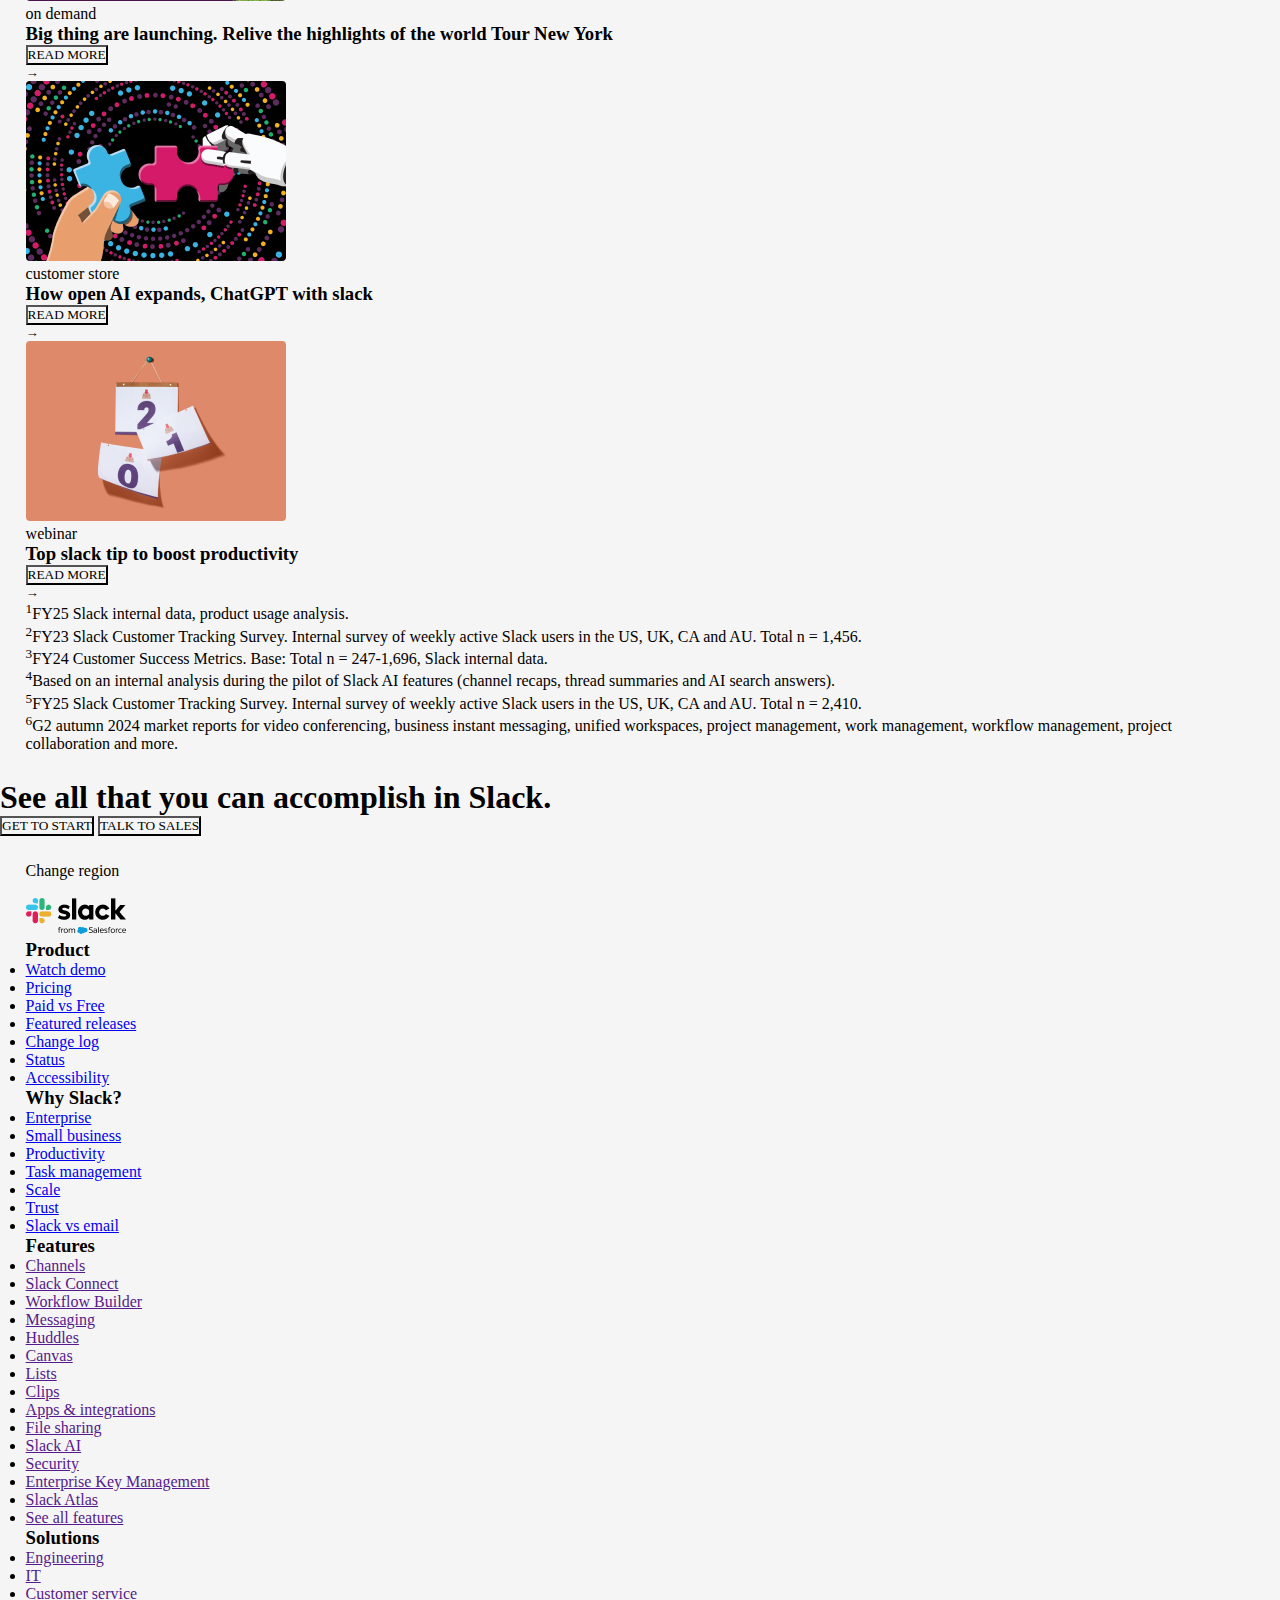
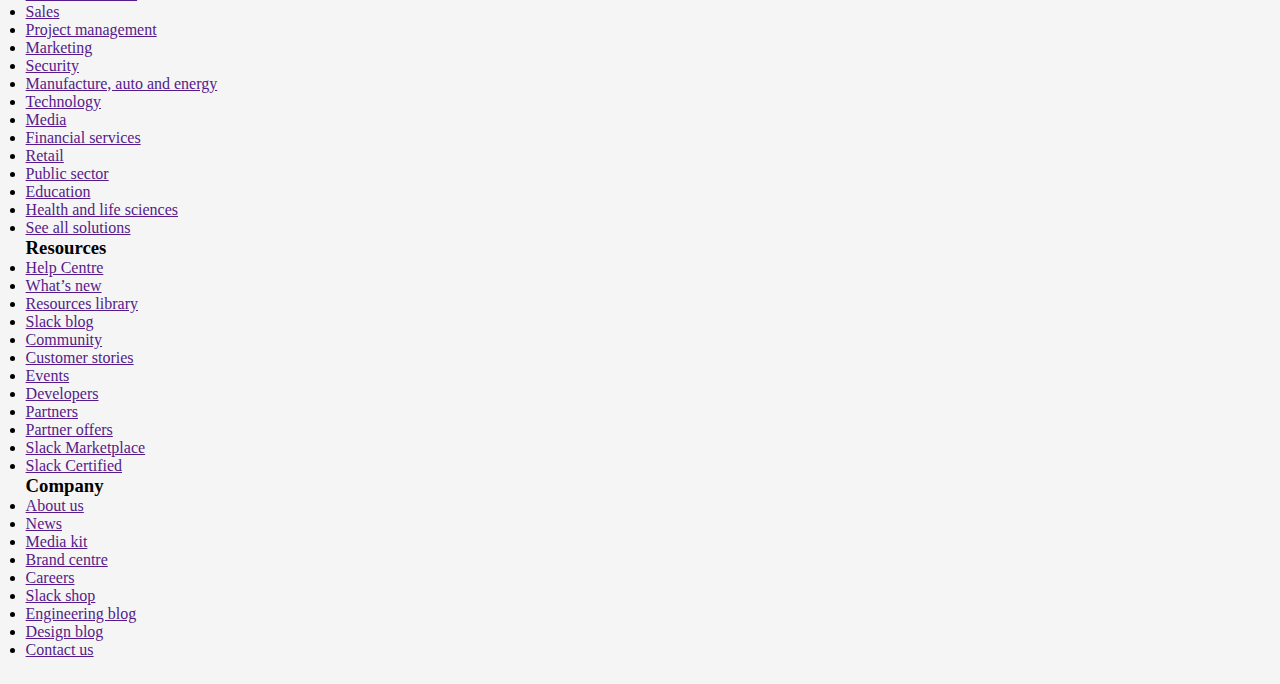
==== commit c6c3eb88: "option-center" ====
--- a/html/index.html
+++ b/html/index.html
@@ -281,7 +281,145 @@
     </div>
   </div>
  </div>
-
+ <div class="info">
+  <p><sup>1</sup>FY25 Slack internal data, product usage analysis.</p>
+  <p><sup>2</sup>FY23 Slack Customer Tracking Survey. Internal survey of weekly active Slack users in the US, UK, CA and AU. Total n = 1,456.</p>
+  <p><sup>3</sup>FY24 Customer Success Metrics. Base: Total n = 247-1,696, Slack internal data.</p>
+  <p><sup>4</sup>Based on an internal analysis during the pilot of Slack AI features (channel recaps, thread summaries and AI search answers).</p>
+  <p><sup>5</sup>FY25 Slack Customer Tracking Survey. Internal survey of weekly active Slack users in the US, UK, CA and AU. Total n = 2,410.</p>
+  <p><sup>6</sup>G2 autumn 2024 market reports for video conferencing, business instant messaging, unified workspaces, project management, work management, workflow management, project collaboration and more.</p>
+</div>
+</section>
+
+<div class="accompilesh">
+  <div class="inner-accompilesh">
+    <h1>See all that you can accomplish in Slack.</h1>
+    <button class="bakwhite">GET TO START</a></button>
+    <button class="bakpink">TALK TO SALES</button>
+  </div>
+</div>
+
+<section class="section">
+<div class="region">
+  <div class="text-region">
+    <p>Change region</p>
+  </div>
+  <div class="social-media-img">
+    <img src="../photos/linkedin.png" alt="">
+    <img src="../photos/instagram.png" alt="">
+    <img src="../photos/facebook.png" alt="">
+    <img src="../photos/twitter.png" alt="">
+    <img src="../photos/youtube.png" alt="">
+    <img src="../photos/tik-tok.png" alt="">
+  </div>
+
+</div>
+
+<div class="option-center">
+  <div class="part1 links">
+    <img src="../photos/logo.png" alt="logo">
+  </div>
+  <div class="non">
+    <div  class="part links">
+    <h3>Product</h3>
+    <ul>
+        <li><a href="#">Watch demo</a></li>
+        <li><a href="#">Pricing</a></li>
+        <li><a href="#">Paid vs Free</a></li>
+        <li><a href="#">Featured releases</a></li>
+        <li><a href="#">Change log</a></li>
+        <li><a href="$">Status</a></li>
+        <li><a href="$">Accessibility</a></li>
+    </ul>
+  </div>
+    <div   class="part links">
+      <h3 class="whyslack">Why Slack?</h3>
+      <ul>
+        <li><a href="#">Enterprise</a></li>
+        <li><a href="#">Small business</a></li>
+        <li><a href="#">Productivity</a></li>
+        <li><a href="#">Task management</a></li>
+        <li><a href="#">Scale</a></li>
+        <li><a href="#">Trust</a></li>
+        <li><a href="#">Slack vs email</a></li>
+    </ul>
+  </div>
+  </div>
+  <div class="part3 links">
+    <h3>Features</h3>
+    <ul>
+        <li><a href="">Channels</a></li>
+        <li><a href="">Slack Connect</a></li>
+        <li><a href="">Workflow Builder</a></li>
+        <li><a href="">Messaging</a></li>
+        <li><a href="">Huddles</a></li>
+        <li><a href="">Canvas</a></li>
+        <li><a href="">Lists</a></li>
+        <li><a href="">Clips</a></li>
+        <li><a href="">Apps & integrations</a></li>
+        <li><a href="">File sharing</a></li>
+        <li><a href="">Slack AI</a></li>
+        <li><a href="">Security</a></li>
+        <li><a href="">Enterprise Key Management</a></li>
+        <li><a href="">Slack Atlas</a></li>
+        <li><a href="">See all features</a></li>
+    </ul>
+  </div>
+  <div class="part4 links">
+    <h3>Solutions</h3>
+    <ul>
+        <li><a href="">Engineering</a></li>
+        <li><a href="">IT</a></li>
+        <li><a href="">Customer service</a></li>
+        <li><a href="">Sales</a></li>
+        <li><a href="">Project management</a></li>
+        <li><a href="">Marketing</a></li>
+        <li><a href="">Security</a></li>
+        <li><a href="">Manufacture, auto and energy</a></li>
+        <li><a href="">Technology</a></li>
+        <li><a href="">Media</a></li>
+        <li><a href="">Financial services</a></li>
+        <li><a href="">Retail</a></li>
+        <li><a href="">Public sector</a></li>
+        <li><a href="">Education</a></li>
+        <li><a href="">Health and life sciences</a></li>
+        <li><a href="">See all solutions</a></li>
+      
+    </ul>
+  </div>
+  <div class="part5 links">
+    <h3>Resources</h3>
+    <ul>
+        <li><a href="">Help Centre</a></li>
+        <li><a href="">What’s new</a></li>
+        <li><a href="">Resources library</a></li>
+        <li><a href="">Slack blog</a></li>
+        <li><a href="">Community</a></li>
+        <li><a href="">Customer stories</a></li>
+        <li><a href="">Events</a></li>
+        <li><a href="">Developers</a></li>
+        <li><a href="">Partners</a></li>
+        <li><a href="">Partner offers</a></li>
+        <li><a href="">Slack Marketplace</a></li>
+        <li><a href="">Slack Certified</a></li>
+    </ul>
+  </div>
+  <div class="part6 links">
+    <h3>Company</h3>
+    <ul>
+        <li><a href="">About us</a></li>
+        <li><a href="">News</a></li>
+        <li><a href="">Media kit</a></li>
+        <li><a href="">Brand centre</a></li>
+        <li><a href="">Careers</a></li>
+        <li><a href="">Slack shop</a></li>
+        <li><a href="">Engineering blog</a></li>
+        <li><a href="">Design blog</a></li>
+        <li><a href="">Contact us</a></li>
+    </ul>
+  </div>
+</div>
+</section> 
 
 </body>
 </html>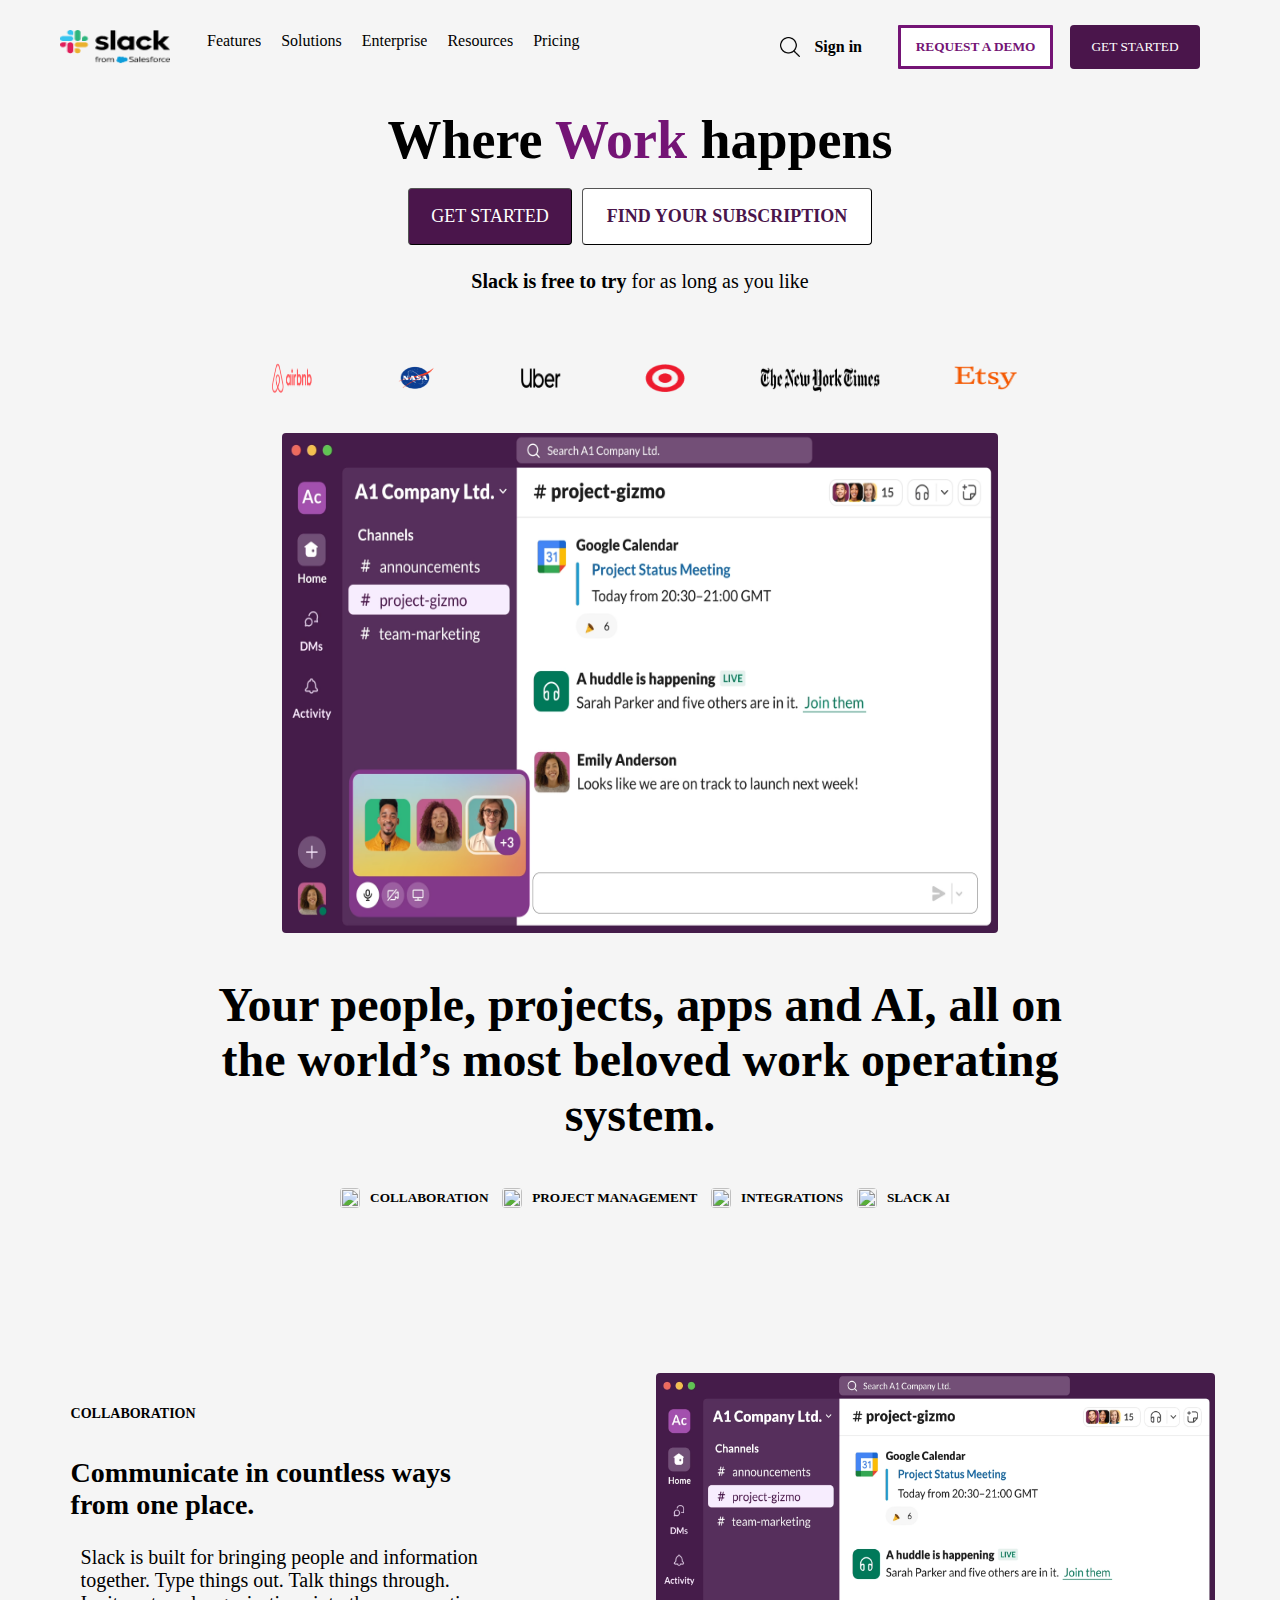
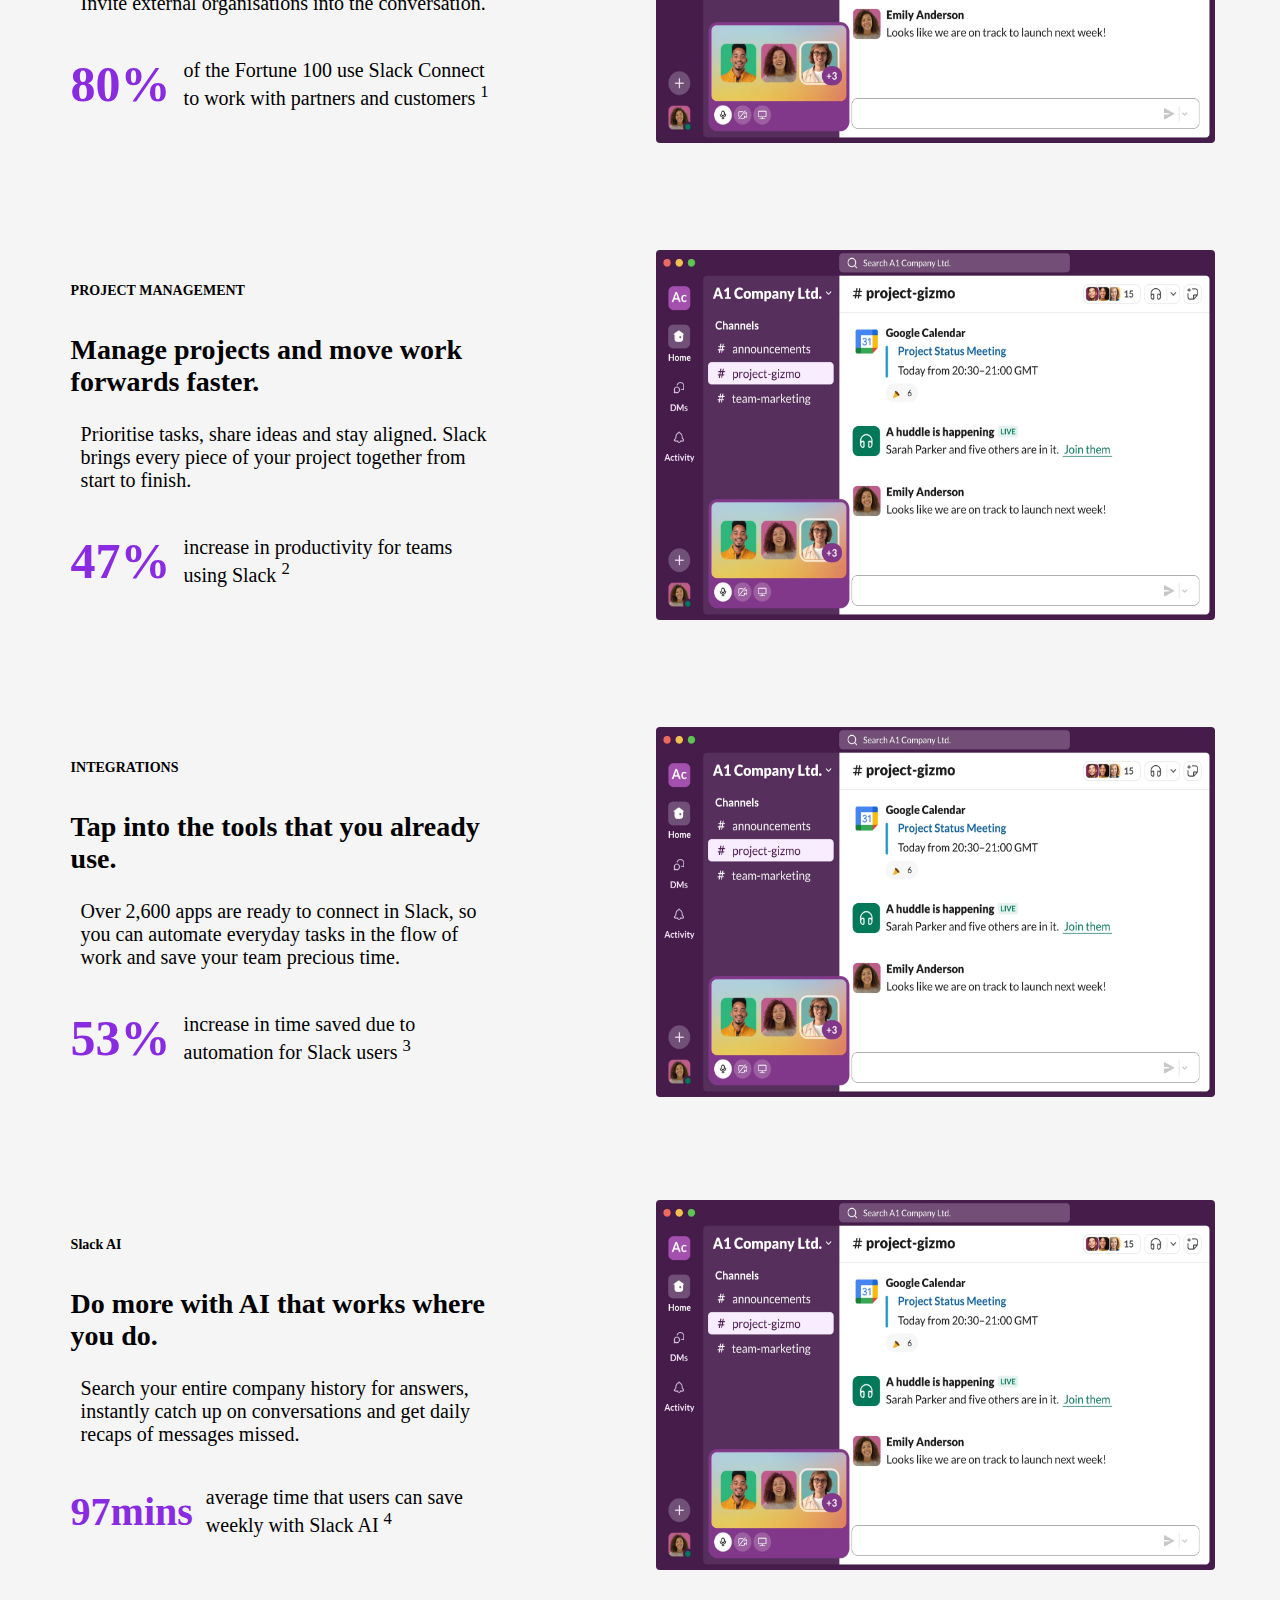
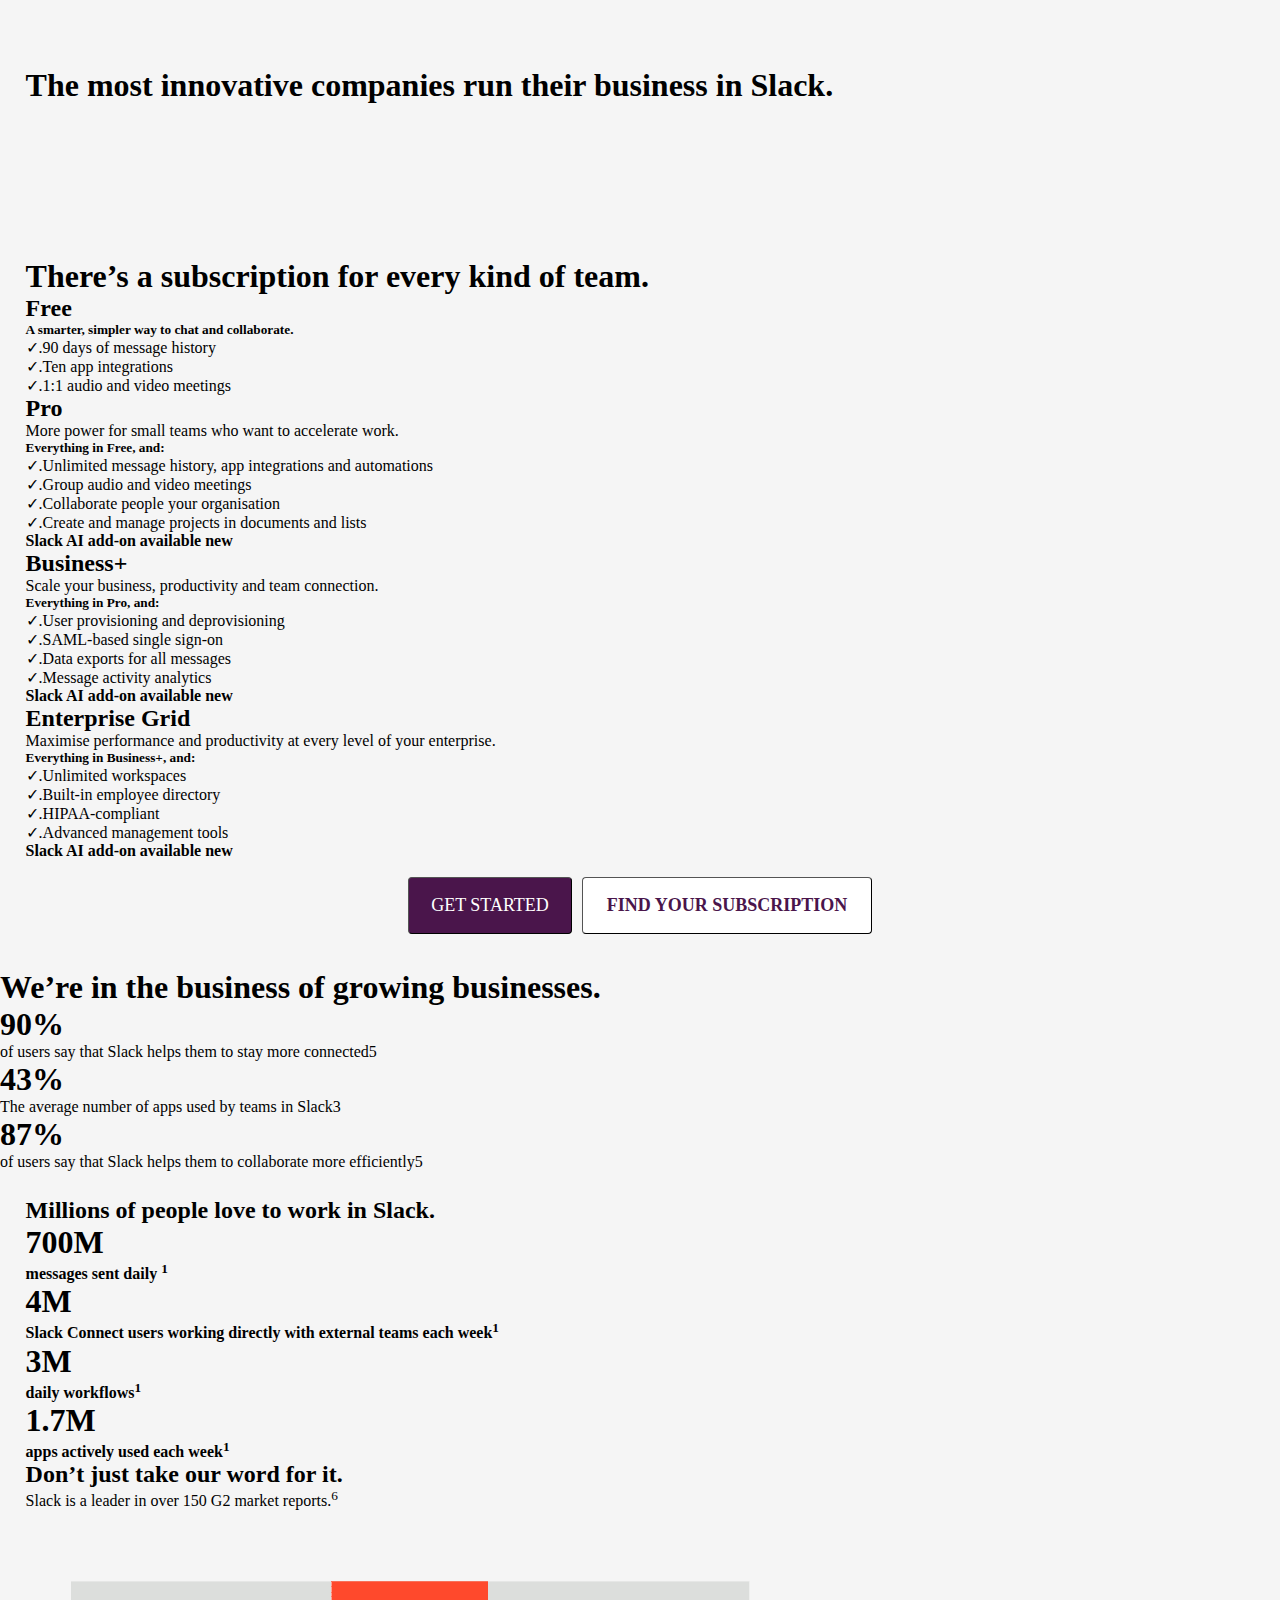
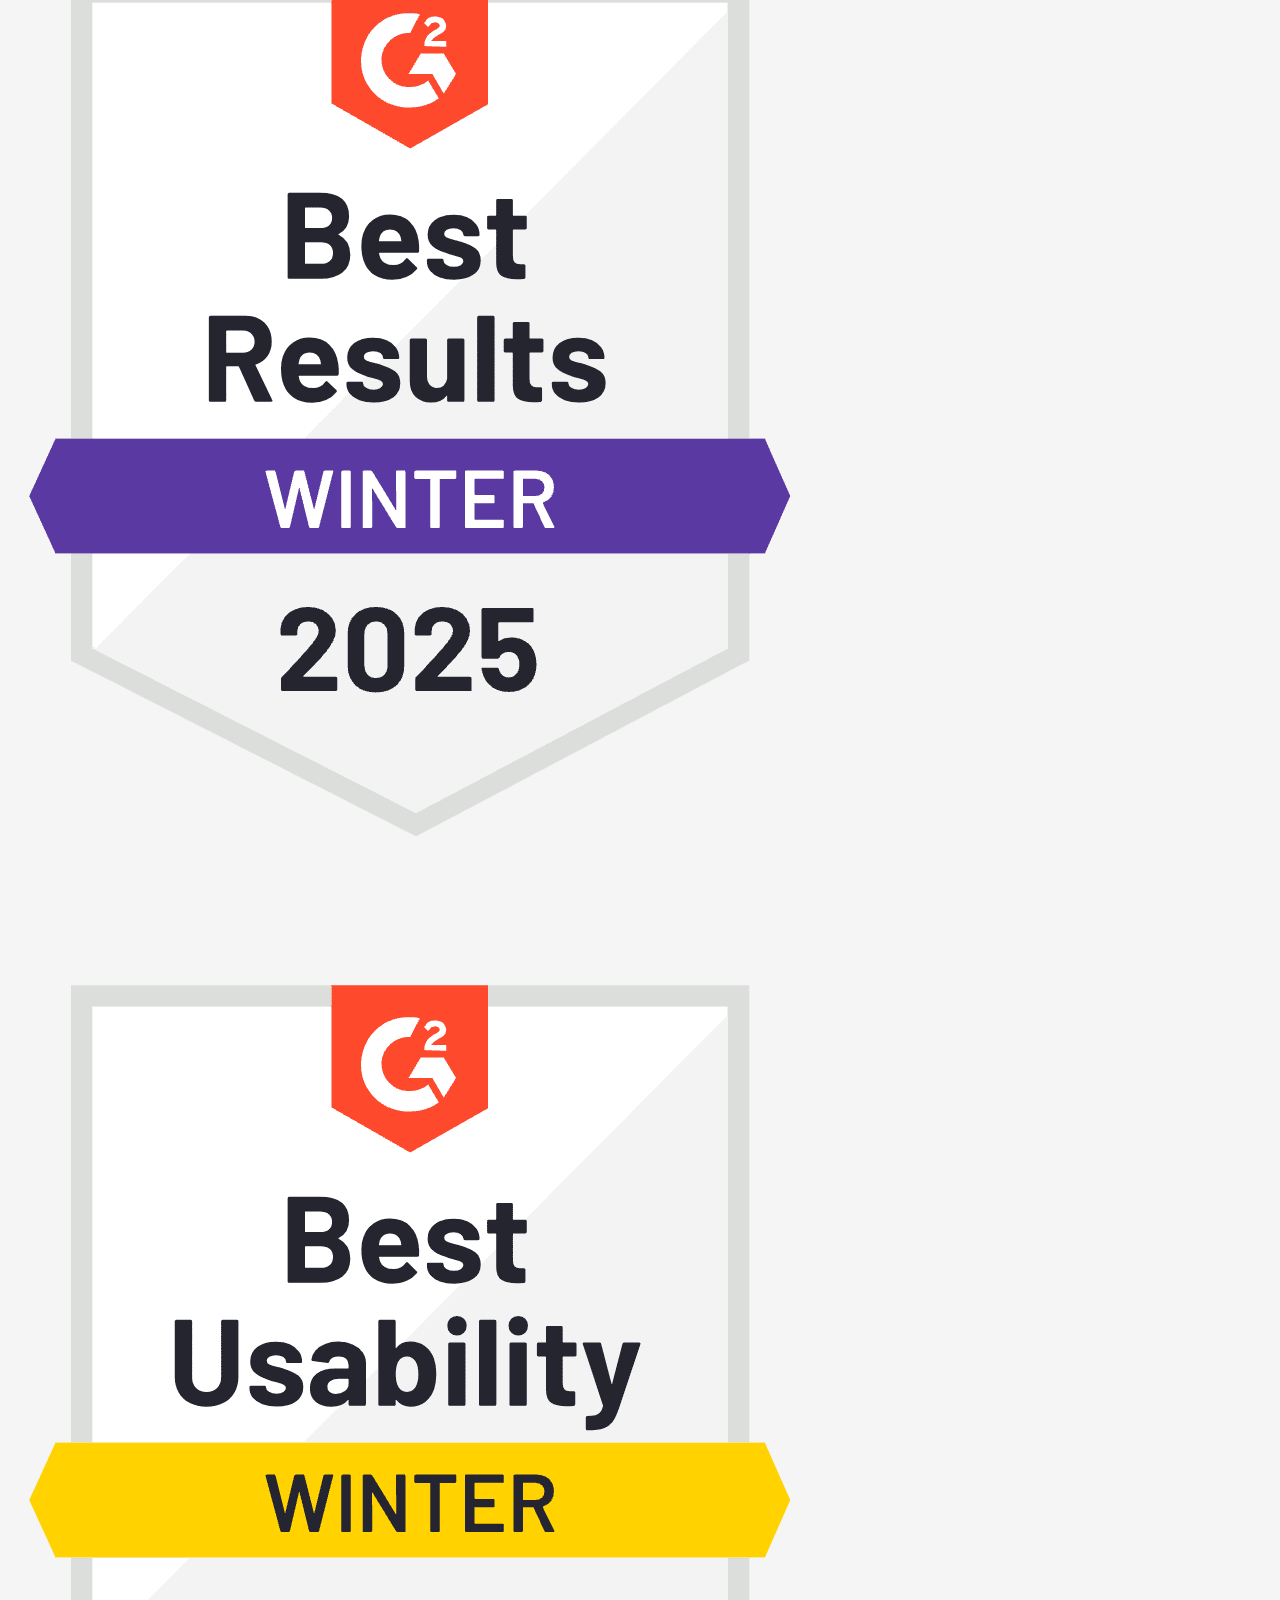
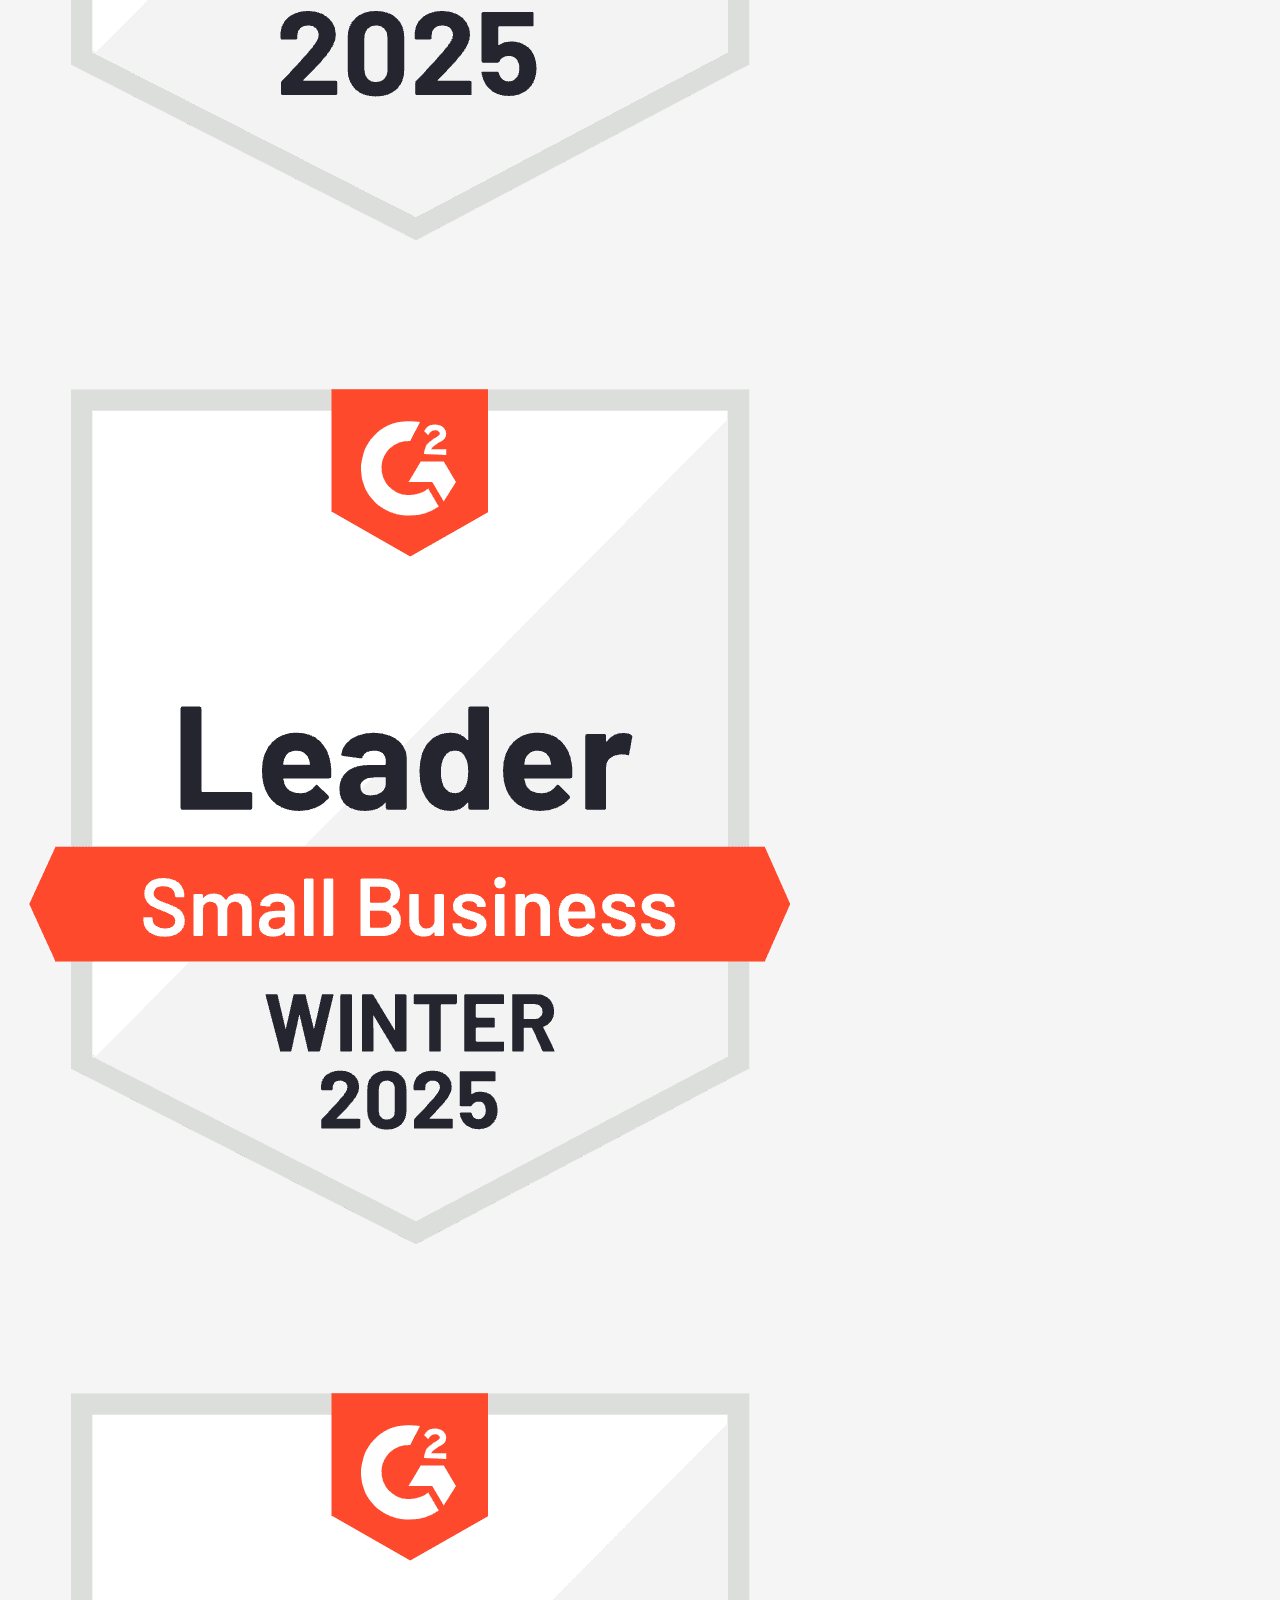
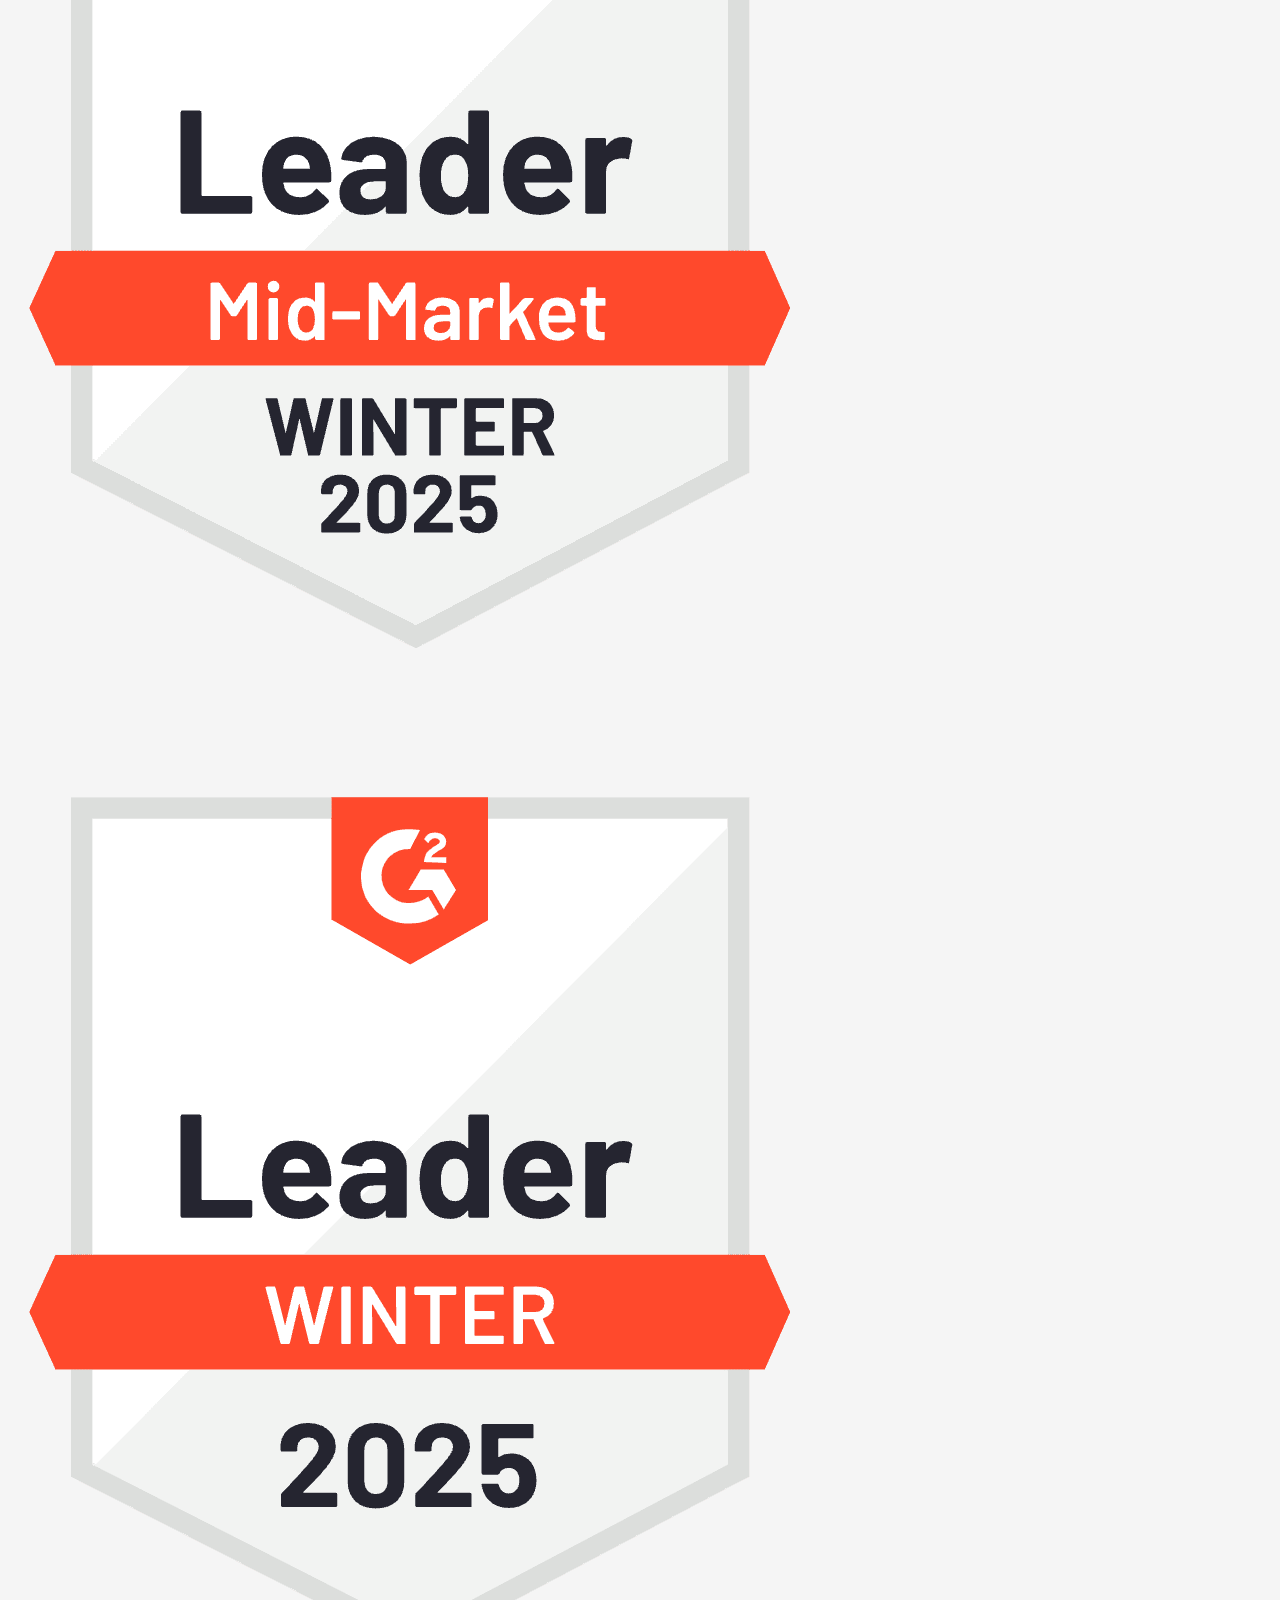
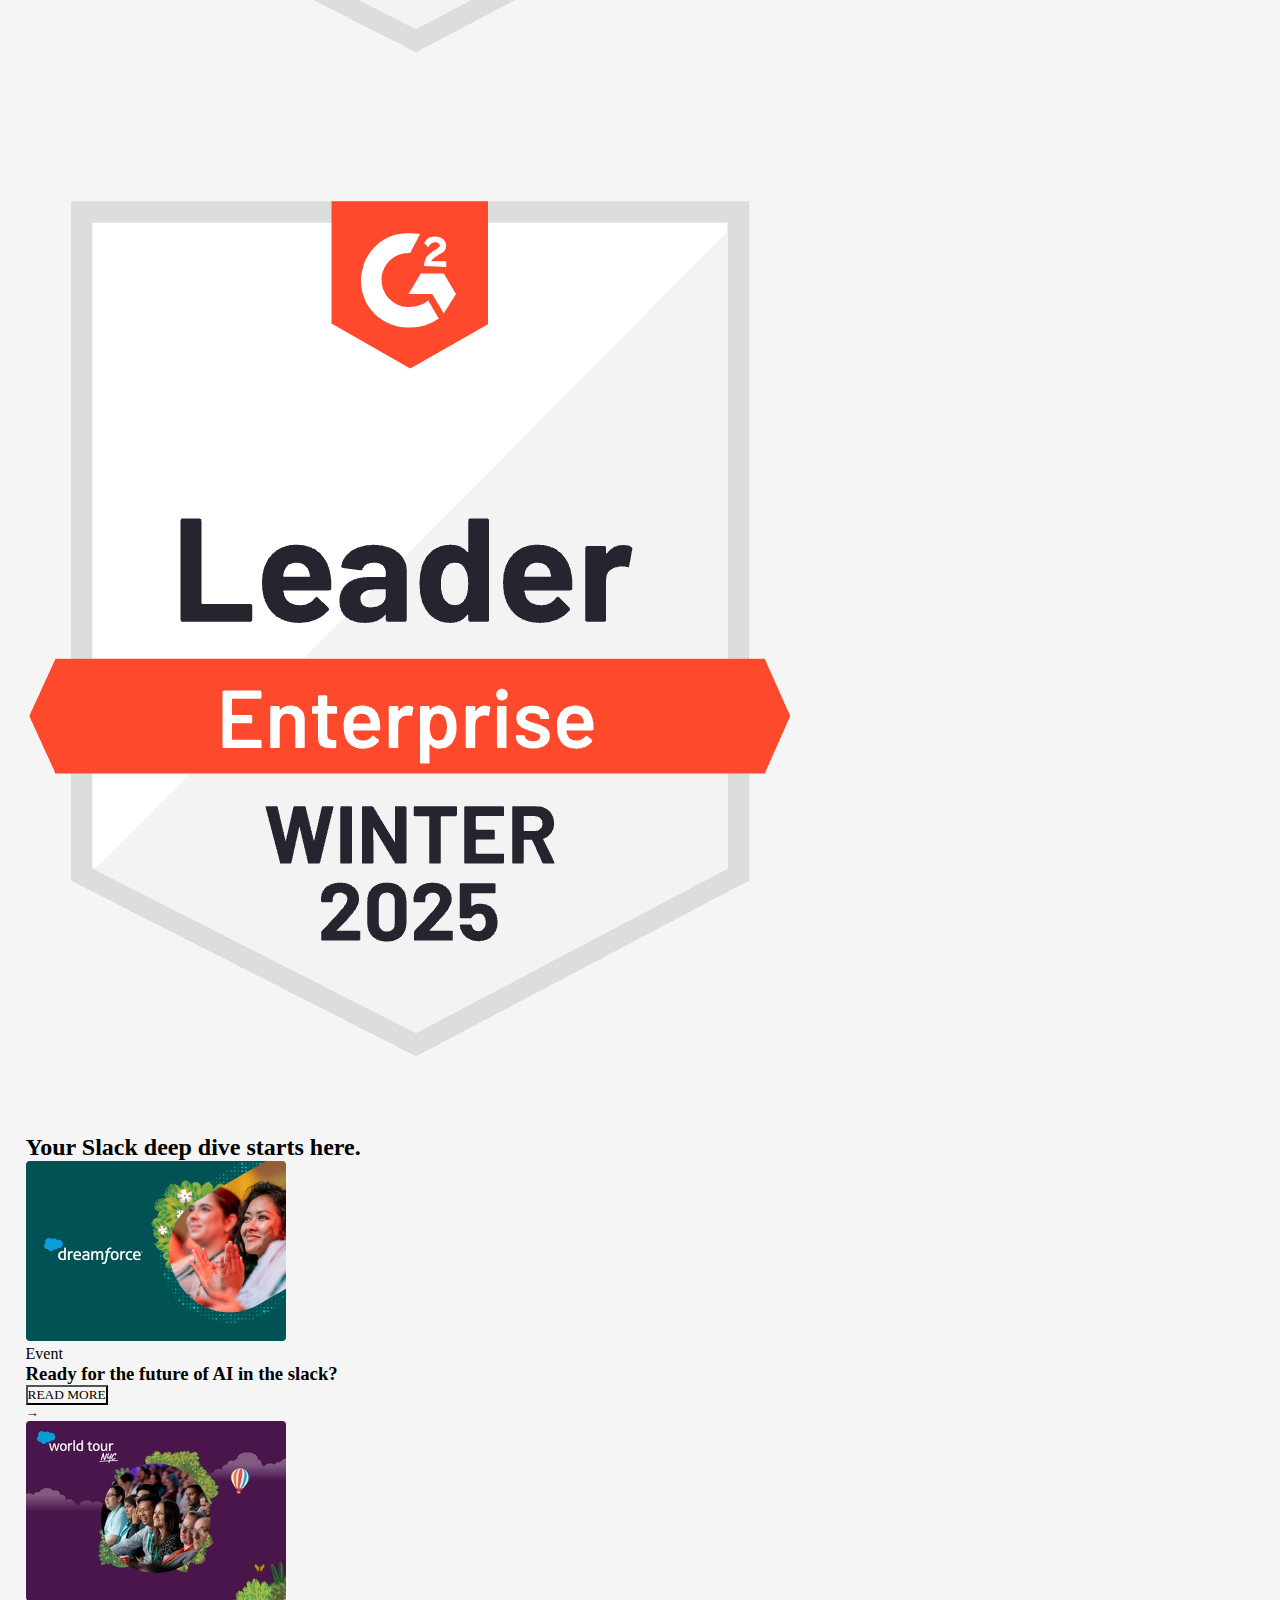
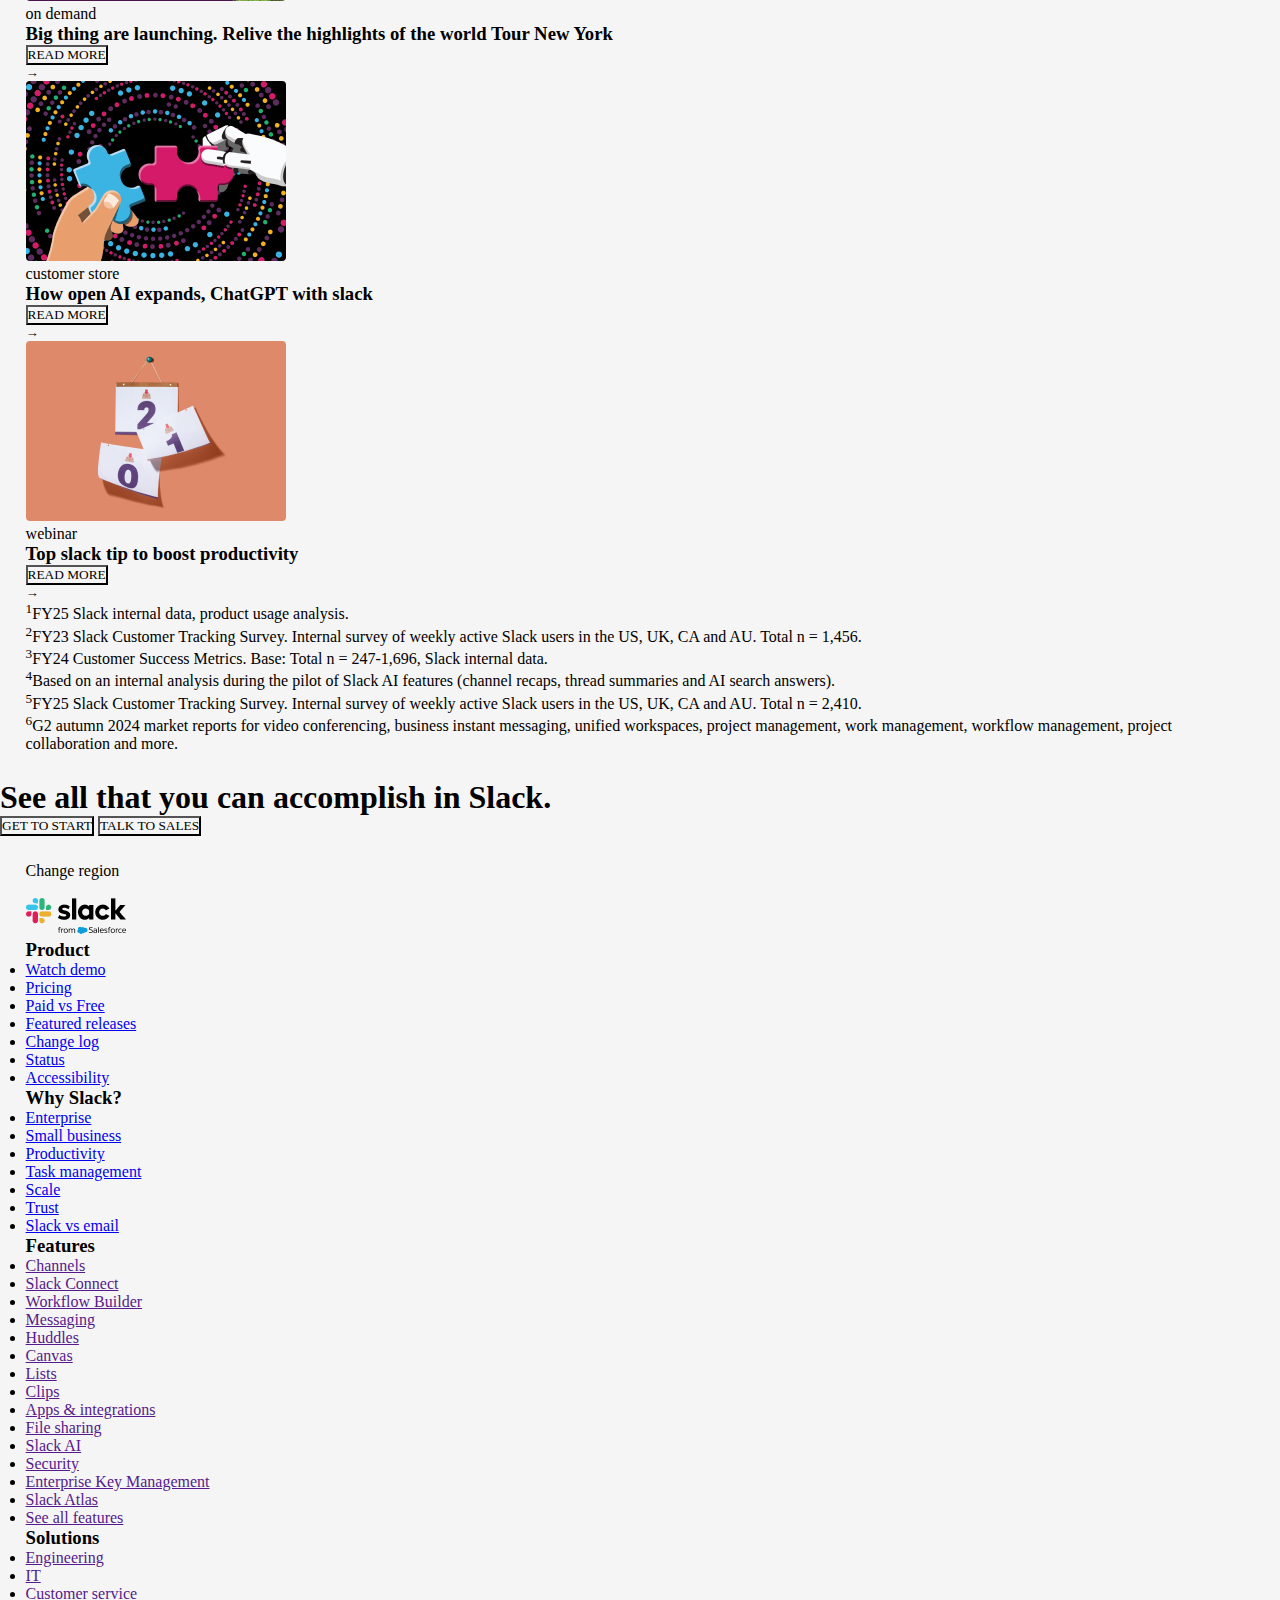
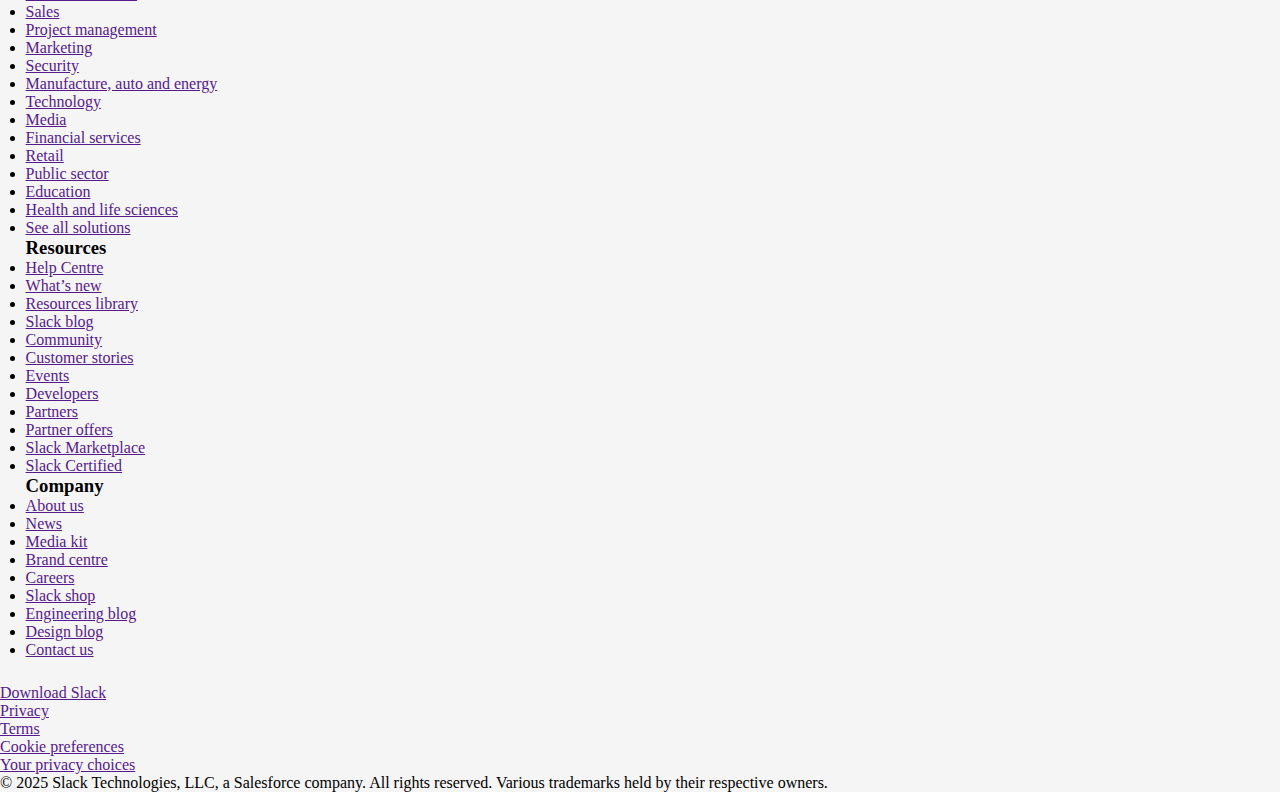
==== commit bef734ee: "last footer" ====
--- a/html/index.html
+++ b/html/index.html
@@ -421,5 +421,30 @@
 </div>
 </section> 
 
+<footer class="lastfooter">
+  <div class="right-part">
+    <div class="down"> 
+      <ul><li><a href=""  class="Downloadlink">Download Slack</a></li></ul>
+    </div class="include">
+      <div class="down"> 
+        <ul>
+          <li><a href="">Privacy </a></li>
+          <li><a href="">Terms</a></li>
+          <li><a href="">Cookie preferences</a></li>
+        </ul>
+      </div>
+      <div class="down"> 
+        <ul><li><a href="">Your privacy choices</a></li></ul>
+      </div>
+  </div>
+  <div class="left-part">
+    <p>&copy; 2025 Slack Technologies, LLC, a Salesforce company. 
+      All rights reserved. Various trademarks held by their respective owners.
+    </p>
+  </div>
+</footer>
+</section>
+<script src="../functionality/index.js"></script>
+
 </body>
 </html>